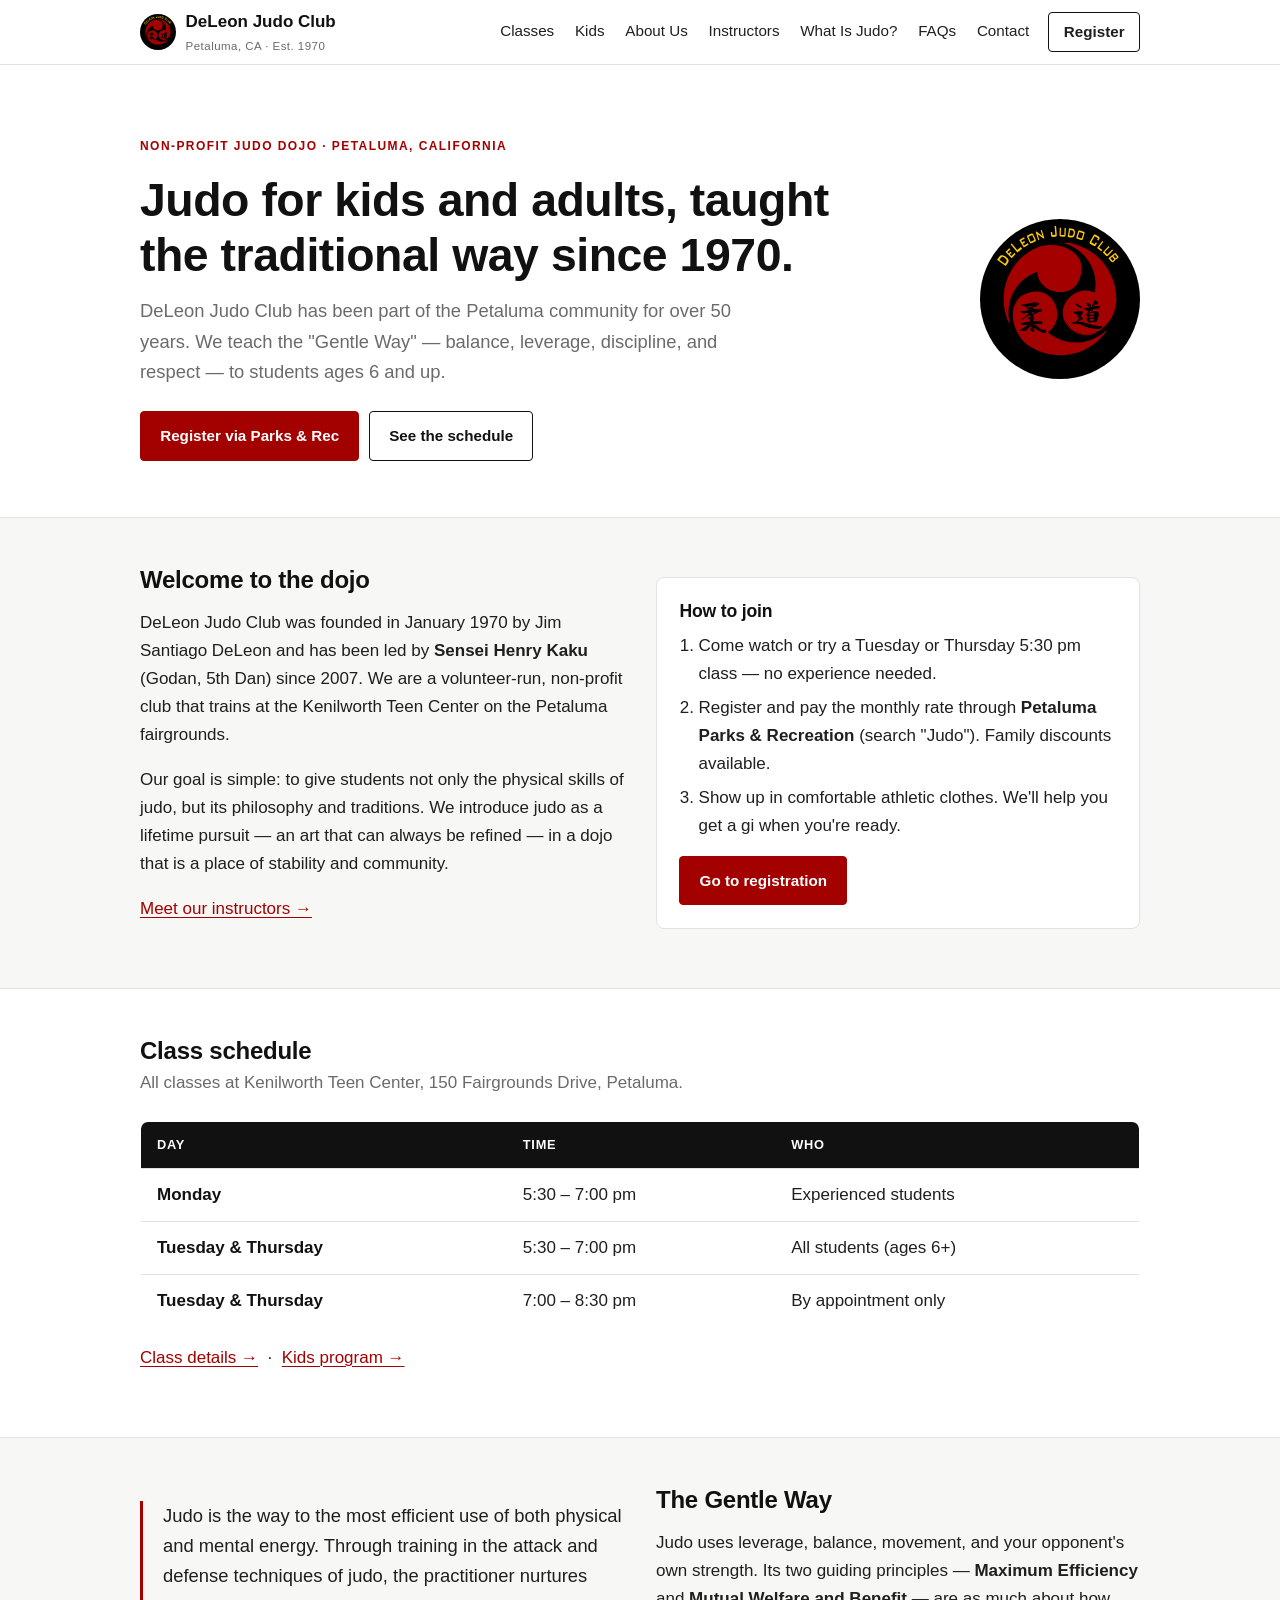
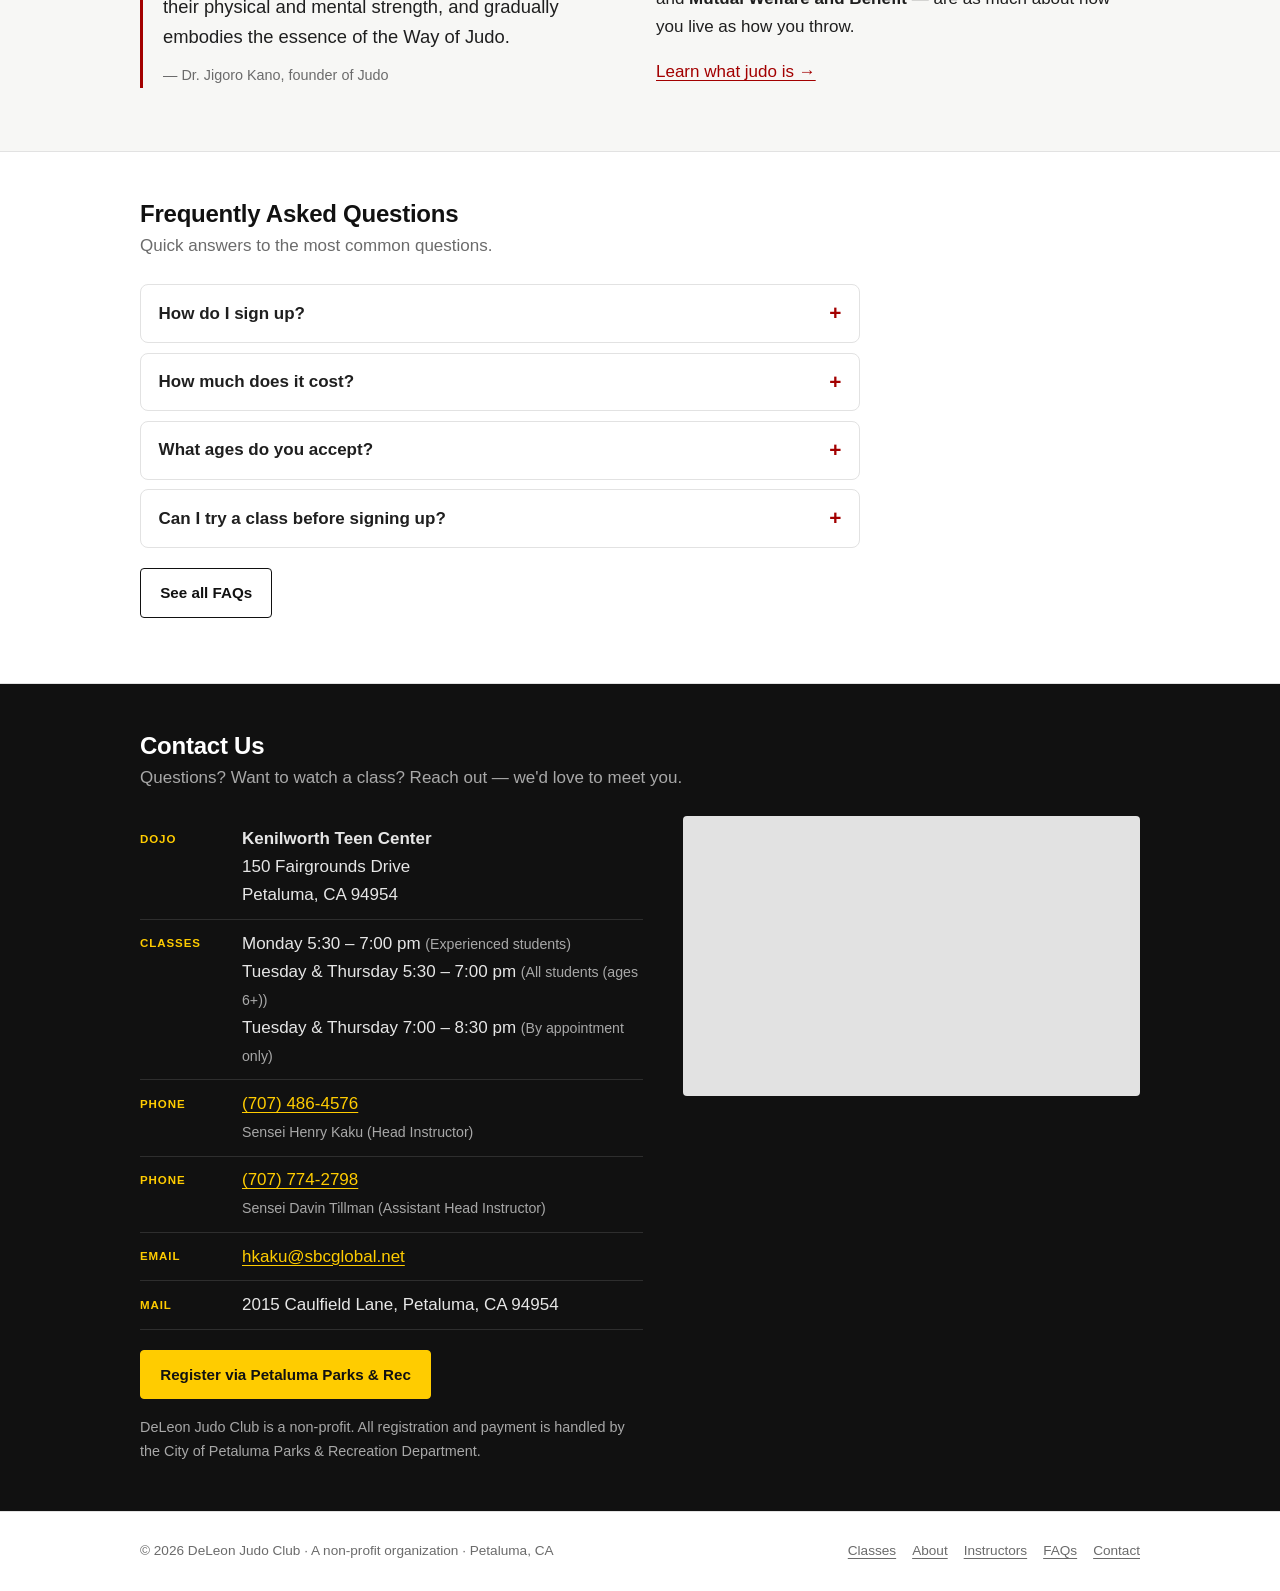
==== index.html @ 79c05dc4 "Add Instructors page; drop Home nav link (logo links home)" ====
<!DOCTYPE html>
<html lang="en">
<head>
  <meta charset="UTF-8">
  <meta name="viewport" content="width=device-width, initial-scale=1.0">
  <title>DeLeon Judo Club — Judo in Petaluma, CA since 1970</title>
  <meta name="description" content="DeLeon Judo Club is a non-profit judo dojo in Petaluma, California. Classes for kids and adults ages 6 and up. Register through Petaluma Parks & Recreation.">
  <link rel="icon" href="public/logo.svg" type="image/svg+xml">
  <link rel="stylesheet" href="css/styles.css">
</head>
<body>

<header class="site-header">
  <div class="wrap">
    <a class="brand" href="index.html">
      <img src="public/logo.svg" alt="DeLeon Judo Club logo">
      <span>DeLeon Judo Club<small>Petaluma, CA · Est. 1970</small></span>
    </a>
    <button class="nav-toggle" aria-expanded="false" aria-controls="site-nav">Menu</button>
    <nav class="site-nav" id="site-nav" aria-label="Main">
      <ul>
        <li><a href="classes.html">Classes</a></li>
        <li><a href="kids.html">Kids</a></li>
        <li><a href="about.html">About Us</a></li>
        <li><a href="instructors.html">Instructors</a></li>
        <li><a href="what-is-judo.html">What Is Judo?</a></li>
        <li><a href="faq.html">FAQs</a></li>
        <li><a href="contact.html">Contact</a></li>
        <li><a class="nav-cta" data-register href="https://secure.rec1.com/CA/petaluma-ca/catalog">Register</a></li>
      </ul>
    </nav>
  </div>
</header>

<main>
  <div class="hero">
    <div class="wrap">
      <div>
        <p class="eyebrow">Non-profit judo dojo · Petaluma, California</p>
        <h1>Judo for kids and adults, taught the traditional way since 1970.</h1>
        <p class="lead">DeLeon Judo Club has been part of the Petaluma community for over 50 years. We teach the "Gentle Way" — balance, leverage, discipline, and respect — to students ages 6 and up.</p>
        <div class="actions">
          <a class="btn" data-register href="https://secure.rec1.com/CA/petaluma-ca/catalog">Register via Parks &amp; Rec</a>
          <a class="btn btn-outline" href="classes.html">See the schedule</a>
        </div>
      </div>
      <img class="hero-logo" src="public/logo.svg" alt="">
    </div>
  </div>

  <section class="alt">
    <div class="wrap">
      <div class="grid grid-2" style="align-items:center">
        <div class="prose">
          <h2>Welcome to the dojo</h2>
          <p>DeLeon Judo Club was founded in January 1970 by Jim Santiago DeLeon and has been led by <strong>Sensei Henry Kaku</strong> (Godan, 5th Dan) since 2007. We are a volunteer-run, non-profit club that trains at the Kenilworth Teen Center on the Petaluma fairgrounds.</p>
          <p>Our goal is simple: to give students not only the physical skills of judo, but its philosophy and traditions. We introduce judo as a lifetime pursuit — an art that can always be refined — in a dojo that is a place of stability and community.</p>
          <p><a href="instructors.html">Meet our instructors →</a></p>
        </div>
        <div class="card">
          <h3>How to join</h3>
          <ol class="prose" style="padding-left:1.2rem;margin:0">
            <li>Come watch or try a Tuesday or Thursday 5:30 pm class — no experience needed.</li>
            <li>Register and pay the monthly rate through <strong>Petaluma Parks &amp; Recreation</strong> (search "Judo"). Family discounts available.</li>
            <li>Show up in comfortable athletic clothes. We'll help you get a gi when you're ready.</li>
          </ol>
          <p style="margin:1rem 0 0"><a class="btn" data-register href="https://secure.rec1.com/CA/petaluma-ca/catalog">Go to registration</a></p>
        </div>
      </div>
    </div>
  </section>

  <section>
    <div class="wrap">
      <div class="section-title">
        <h2>Class schedule</h2>
        <p>All classes at Kenilworth Teen Center, 150 Fairgrounds Drive, Petaluma.</p>
      </div>
      <div class="table-wrap">
        <table class="schedule">
          <thead><tr><th>Day</th><th>Time</th><th>Who</th></tr></thead>
          <tbody data-schedule></tbody>
        </table>
      </div>
      <p style="margin-top:1rem"><a href="classes.html">Class details →</a> &nbsp;·&nbsp; <a href="kids.html">Kids program →</a></p>
    </div>
  </section>

  <section class="alt">
    <div class="wrap">
      <div class="grid grid-2" style="align-items:center">
        <blockquote class="quote">
          Judo is the way to the most efficient use of both physical and mental energy. Through training in the attack and defense techniques of judo, the practitioner nurtures their physical and mental strength, and gradually embodies the essence of the Way of Judo.
          <cite>— Dr. Jigoro Kano, founder of Judo</cite>
        </blockquote>
        <div class="prose">
          <h2>The Gentle Way</h2>
          <p>Judo uses leverage, balance, movement, and your opponent's own strength. Its two guiding principles — <strong>Maximum Efficiency</strong> and <strong>Mutual Welfare and Benefit</strong> — are as much about how you live as how you throw.</p>
          <p><a href="what-is-judo.html">Learn what judo is →</a></p>
        </div>
      </div>
    </div>
  </section>

  <section id="faq" data-limit="4"></section>
  <section id="contact" class="dark"></section>
</main>

<footer class="site-footer">
  <div class="wrap">
    <div>© <span data-year>2026</span> DeLeon Judo Club · A non-profit organization · Petaluma, CA</div>
    <ul>
      <li><a href="classes.html">Classes</a></li>
      <li><a href="about.html">About</a></li>
      <li><a href="instructors.html">Instructors</a></li>
      <li><a href="faq.html">FAQs</a></li>
      <li><a href="contact.html">Contact</a></li>
    </ul>
  </div>
</footer>

<script src="js/main.js"></script>
</body>
</html>
---- css/styles.css ----
/* DeLeon Judo Club — styles (minimal) */
:root {
  --red: #a30000;
  --black: #111111;
  --ink: #1f1f1f;
  --muted: #6b6b6b;
  --line: #e2e2e2;
  --bg: #ffffff;
  --bg-soft: #f7f7f5;
  --gold: #ffcc00;
  --max: 1040px;
  --font: -apple-system, "Helvetica Neue", Helvetica, Arial, sans-serif;
}

* { box-sizing: border-box; }
html { scroll-behavior: smooth; }
body {
  margin: 0;
  font-family: var(--font);
  font-size: 17px;
  line-height: 1.65;
  color: var(--ink);
  background: var(--bg);
}
img { max-width: 100%; display: block; }
a { color: var(--red); text-decoration-thickness: 1px; text-underline-offset: 3px; }
a:hover { color: var(--black); }
h1, h2, h3, h4 { line-height: 1.2; margin: 0 0 0.6em; color: var(--black); font-weight: 700; letter-spacing: -0.01em; }
h1 { font-size: 2.2rem; }
h2 { font-size: 1.5rem; }
h3 { font-size: 1.1rem; }
p { margin: 0 0 1em; }
small { color: var(--muted); }
.wrap { max-width: var(--max); margin: 0 auto; padding: 0 1.25rem; }
.muted { color: var(--muted); }
.sr-only { position: absolute; width: 1px; height: 1px; overflow: hidden; clip: rect(0 0 0 0); white-space: nowrap; }

/* Buttons */
.btn {
  display: inline-block;
  padding: 0.7rem 1.2rem;
  border-radius: 4px;
  font-weight: 600;
  font-size: 0.95rem;
  text-decoration: none;
  border: 1px solid var(--red);
  background: var(--red);
  color: #fff;
  transition: background 0.15s, color 0.15s;
}
.btn:hover { background: #7a0000; border-color: #7a0000; color: #fff; }
.btn.btn-outline { background: transparent; color: var(--black); border-color: var(--black); }
.btn.btn-outline:hover { background: var(--black); color: #fff; }
.btn.btn-gold { background: var(--gold); border-color: var(--gold); color: var(--black); }
.btn.btn-gold:hover { background: #e6b800; border-color: #e6b800; color: var(--black); }

/* Header / nav */
.site-header { background: var(--bg); border-bottom: 1px solid var(--line); position: sticky; top: 0; z-index: 50; }
.site-header .wrap { display: flex; align-items: center; justify-content: space-between; gap: 1rem; min-height: 64px; }
.brand { display: flex; align-items: center; gap: 0.6rem; color: var(--black); text-decoration: none; font-weight: 700; }
.brand img { width: 36px; height: 36px; }
.brand span small { display: block; font-weight: 400; font-size: 0.72rem; color: var(--muted); letter-spacing: 0.04em; }
.nav-toggle { display: none; background: none; border: 1px solid var(--line); color: var(--black); padding: 0.35rem 0.7rem; border-radius: 4px; font-size: 0.9rem; cursor: pointer; }
.site-nav ul { list-style: none; margin: 0; padding: 0; display: flex; gap: 0.1rem; align-items: center; }
.site-nav a { display: block; padding: 0.4rem 0.6rem; color: var(--ink); text-decoration: none; font-size: 0.95rem; border-bottom: 2px solid transparent; }
.site-nav a:hover { color: var(--black); }
.site-nav a[aria-current="page"] { border-bottom-color: var(--red); color: var(--black); font-weight: 600; }
.site-nav a.nav-cta { margin-left: 0.5rem; border: 1px solid var(--black); border-radius: 4px; padding: 0.4rem 0.9rem; font-weight: 600; }
.site-nav a.nav-cta:hover { background: var(--black); color: #fff; }

@media (max-width: 860px) {
  .nav-toggle { display: inline-block; }
  .site-nav { display: none; width: 100%; }
  .site-nav.open { display: block; }
  .site-header .wrap { flex-wrap: wrap; padding-bottom: 0.5rem; }
  .site-nav ul { flex-direction: column; align-items: stretch; padding-bottom: 0.5rem; }
  .site-nav a[aria-current="page"] { border-bottom-color: transparent; }
  .site-nav a.nav-cta { margin: 0.5rem 0 0; text-align: center; }
}

/* Hero */
.hero { padding: 4.5rem 0 3.5rem; border-bottom: 1px solid var(--line); }
.hero .wrap { display: grid; grid-template-columns: 1fr auto; gap: 2.5rem; align-items: center; }
.hero h1 { font-size: clamp(2rem, 4.5vw, 2.9rem); max-width: 720px; margin-bottom: 0.75rem; }
.hero .lead { font-size: 1.15rem; max-width: 600px; color: var(--muted); }
.hero .eyebrow { color: var(--red); text-transform: uppercase; letter-spacing: 0.12em; font-size: 0.75rem; font-weight: 600; margin-bottom: 1rem; }
.hero .actions { display: flex; gap: 0.6rem; flex-wrap: wrap; margin-top: 1.5rem; }
.hero img.hero-logo { width: 160px; height: 160px; }
@media (max-width: 700px) { .hero .wrap { grid-template-columns: 1fr; } .hero img.hero-logo { width: 100px; height: 100px; order: -1; } }

/* Page header (interior pages) */
.page-head { padding: 3rem 0 2rem; border-bottom: 1px solid var(--line); }
.page-head h1 { margin: 0; }
.page-head p { margin: 0.5rem 0 0; color: var(--muted); max-width: 640px; }

/* Sections */
section { padding: 3rem 0; border-bottom: 1px solid var(--line); }
section:last-child { border-bottom: 0; }
section.alt { background: var(--bg-soft); }
section.dark { background: var(--black); color: #e6e6e6; }
section.dark h2, section.dark h3 { color: #fff; }
section.dark a { color: var(--gold); }
section.dark .muted, section.dark .section-title p { color: #a8a8a8; }
section.dark .contact-list li { border-color: rgba(255,255,255,0.12); }
section.dark .contact-list li span:first-child { color: var(--gold); }
.section-title { margin-bottom: 1.5rem; }
.section-title h2 { margin-bottom: 0.2rem; }
.section-title p { color: var(--muted); margin: 0; }
.prose { max-width: 680px; }
.prose ul, .prose ol { padding-left: 1.2rem; }
.prose li { margin-bottom: 0.35rem; }

.grid { display: grid; gap: 2rem; }
.grid-2 { grid-template-columns: repeat(2, 1fr); }
.grid-3 { grid-template-columns: repeat(3, 1fr); }
@media (max-width: 860px) { .grid-3 { grid-template-columns: repeat(2, 1fr); } }
@media (max-width: 600px) { .grid-2, .grid-3 { grid-template-columns: 1fr; } }

.card { background: var(--bg); border: 1px solid var(--line); border-radius: 8px; padding: 1.4rem; }
.card h3 { margin-top: 0; }
.card .rank { color: var(--red); font-weight: 600; font-size: 0.8rem; text-transform: uppercase; letter-spacing: 0.06em; margin-bottom: 0.5rem; }
.card p:last-child { margin-bottom: 0; }


/* Callouts */
.callout { border-left: 3px solid var(--red); padding: 0.25rem 0 0.25rem 1rem; margin: 1.5rem 0; color: var(--ink); }
.callout p:last-child { margin-bottom: 0; }

/* Schedule table */
.schedule { width: 100%; border-collapse: collapse; }
.schedule th, .schedule td { padding: 0.75rem 0.5rem; text-align: left; border-bottom: 1px solid var(--line); vertical-align: top; }
.schedule { border: 1px solid var(--line); border-radius: 8px; overflow: hidden; }
.schedule th { background: var(--black); color: #fff; font-size: 0.8rem; text-transform: uppercase; letter-spacing: 0.06em; font-weight: 600; }
.schedule th, .schedule td { padding-left: 1rem; padding-right: 1rem; }
.schedule tr:last-child td { border-bottom: 0; }
.schedule td strong { color: var(--black); }
.table-wrap { overflow-x: auto; }

/* Quote */
blockquote.quote { margin: 0; padding: 0 0 0 1.25rem; border-left: 3px solid var(--red); font-size: 1.15rem; color: var(--ink); }
blockquote.quote cite { display: block; margin-top: 0.75rem; font-style: normal; font-size: 0.9rem; color: var(--muted); }

/* Steps */
.steps { list-style: none; padding: 0; margin: 0; counter-reset: step; display: grid; gap: 1.25rem; max-width: 680px; }
.steps li { counter-increment: step; display: grid; grid-template-columns: 36px 1fr; gap: 0.75rem; align-items: start; }
.steps li::before { content: counter(step); display: grid; place-items: center; width: 30px; height: 30px; border-radius: 50%; background: var(--red); color: #fff; font-weight: 700; font-size: 0.9rem; }
.steps h3 { margin: 0.1rem 0 0.2rem; }
.steps p { margin: 0; }

/* FAQ accordion */
.faq-list { max-width: 720px; }
.faq-item { border: 1px solid var(--line); border-radius: 8px; margin-bottom: 0.6rem; background: var(--bg); }
.faq-item summary { cursor: pointer; padding: 0.9rem 1.1rem; font-weight: 600; list-style: none; display: flex; justify-content: space-between; align-items: center; gap: 1rem; }
.faq-item summary::-webkit-details-marker { display: none; }
.faq-item summary::after { content: "+"; color: var(--red); font-size: 1.3rem; line-height: 1; flex-shrink: 0; }
.faq-item[open] summary::after { content: "\2013"; }
.faq-item .faq-body { padding: 0 1.1rem 1rem; color: var(--ink); }
.faq-body p:last-child { margin-bottom: 0; }

/* Contact block */
.contact-grid { display: grid; grid-template-columns: 1.1fr 1fr; gap: 2.5rem; }
@media (max-width: 760px) { .contact-grid { grid-template-columns: 1fr; } }
.contact-list { list-style: none; padding: 0; margin: 0 0 1.25rem; }
.contact-list li { padding: 0.6rem 0; border-bottom: 1px solid var(--line); display: grid; grid-template-columns: 90px 1fr; gap: 0.75rem; }
.contact-list li span:first-child { color: var(--muted); font-weight: 600; text-transform: uppercase; font-size: 0.72rem; letter-spacing: 0.08em; padding-top: 0.3rem; }
.map-embed { border: 0; width: 100%; height: 280px; border-radius: 4px; background: var(--line); }

/* Footer */
.site-footer { padding: 1.75rem 0; font-size: 0.85rem; color: var(--muted); border-top: 1px solid var(--line); }
.site-footer .wrap { display: flex; justify-content: space-between; flex-wrap: wrap; gap: 1rem; }
.site-footer a { color: var(--muted); }
.site-footer ul { list-style: none; padding: 0; margin: 0; display: flex; gap: 1rem; flex-wrap: wrap; }

/* Stats strip (kept for compatibility; unused on home now) */
.stats { display: grid; grid-template-columns: repeat(3, 1fr); gap: 2rem; }
.stats strong { display: block; font-size: 1.6rem; color: var(--black); line-height: 1; margin-bottom: 0.25rem; }
.stats span { color: var(--muted); font-size: 0.9rem; }
@media (max-width: 600px) { .stats { grid-template-columns: 1fr; } }

section.dark small { color: #a8a8a8; }
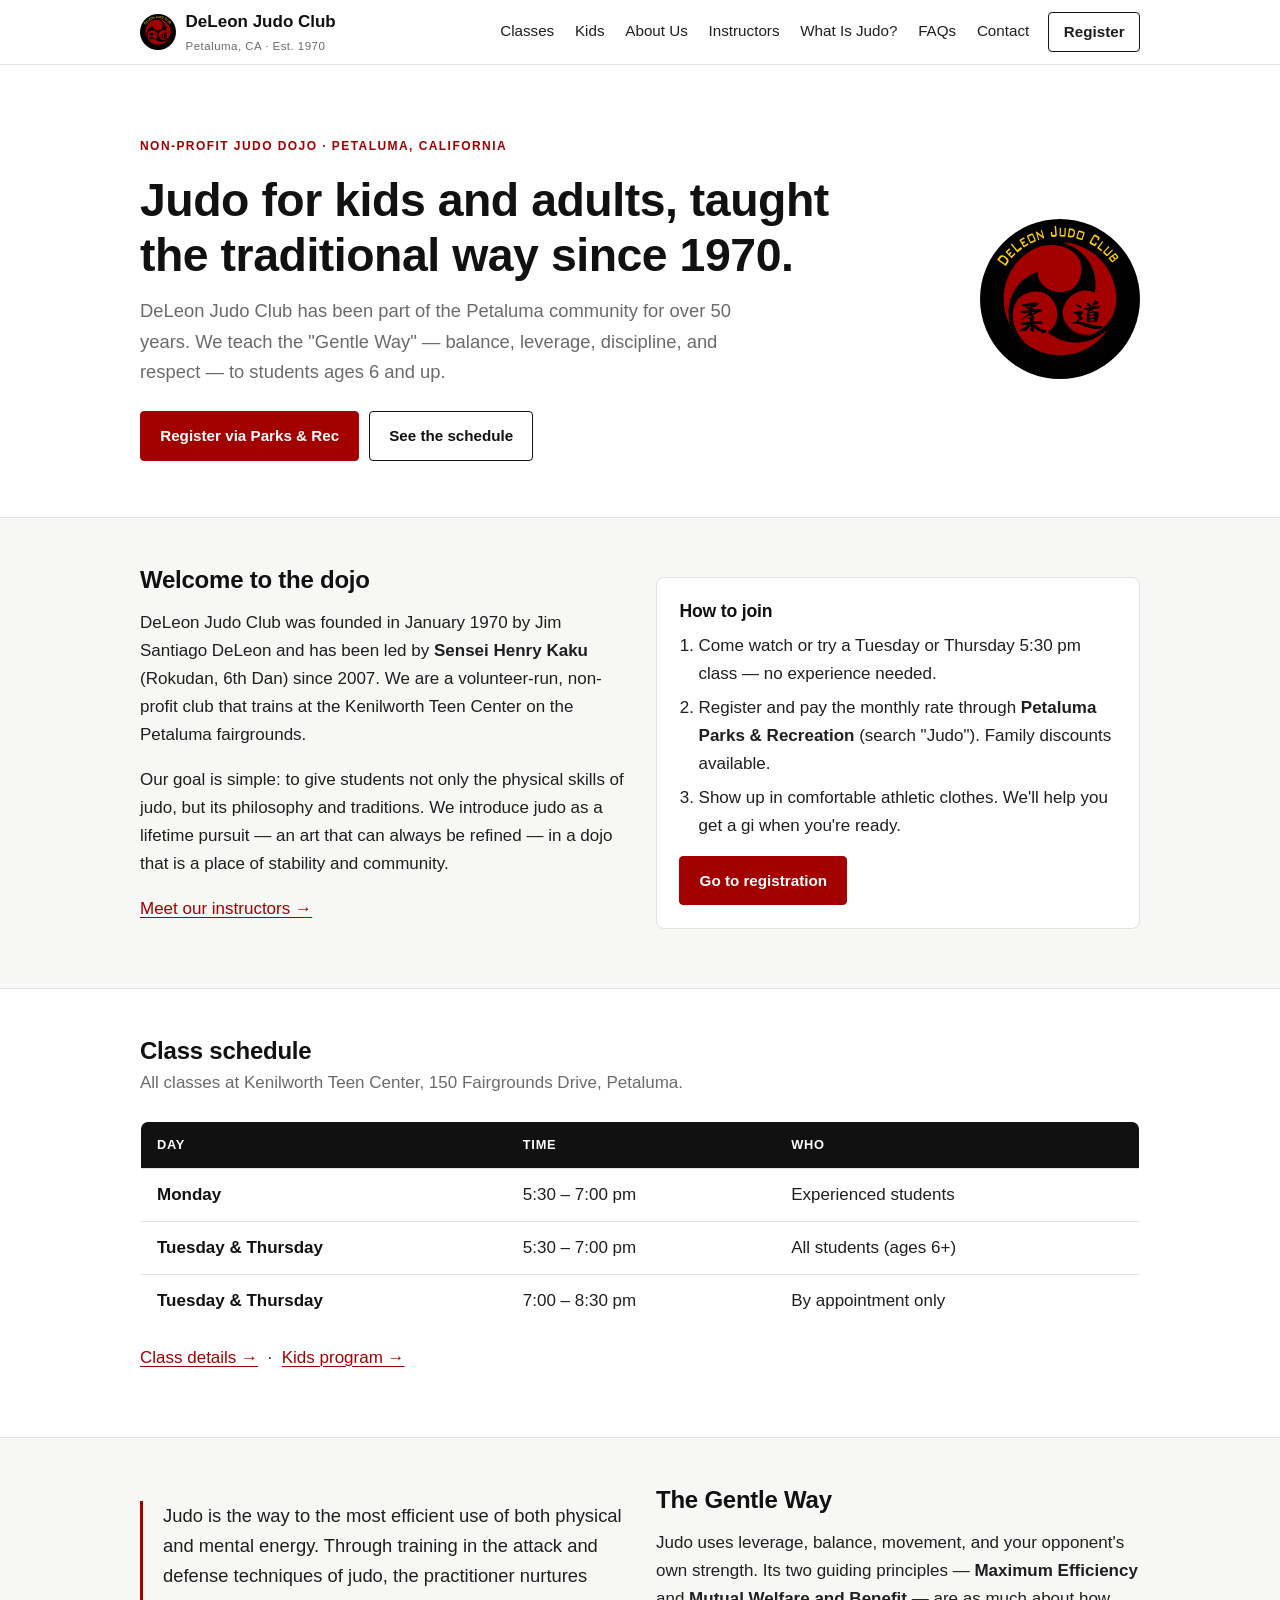
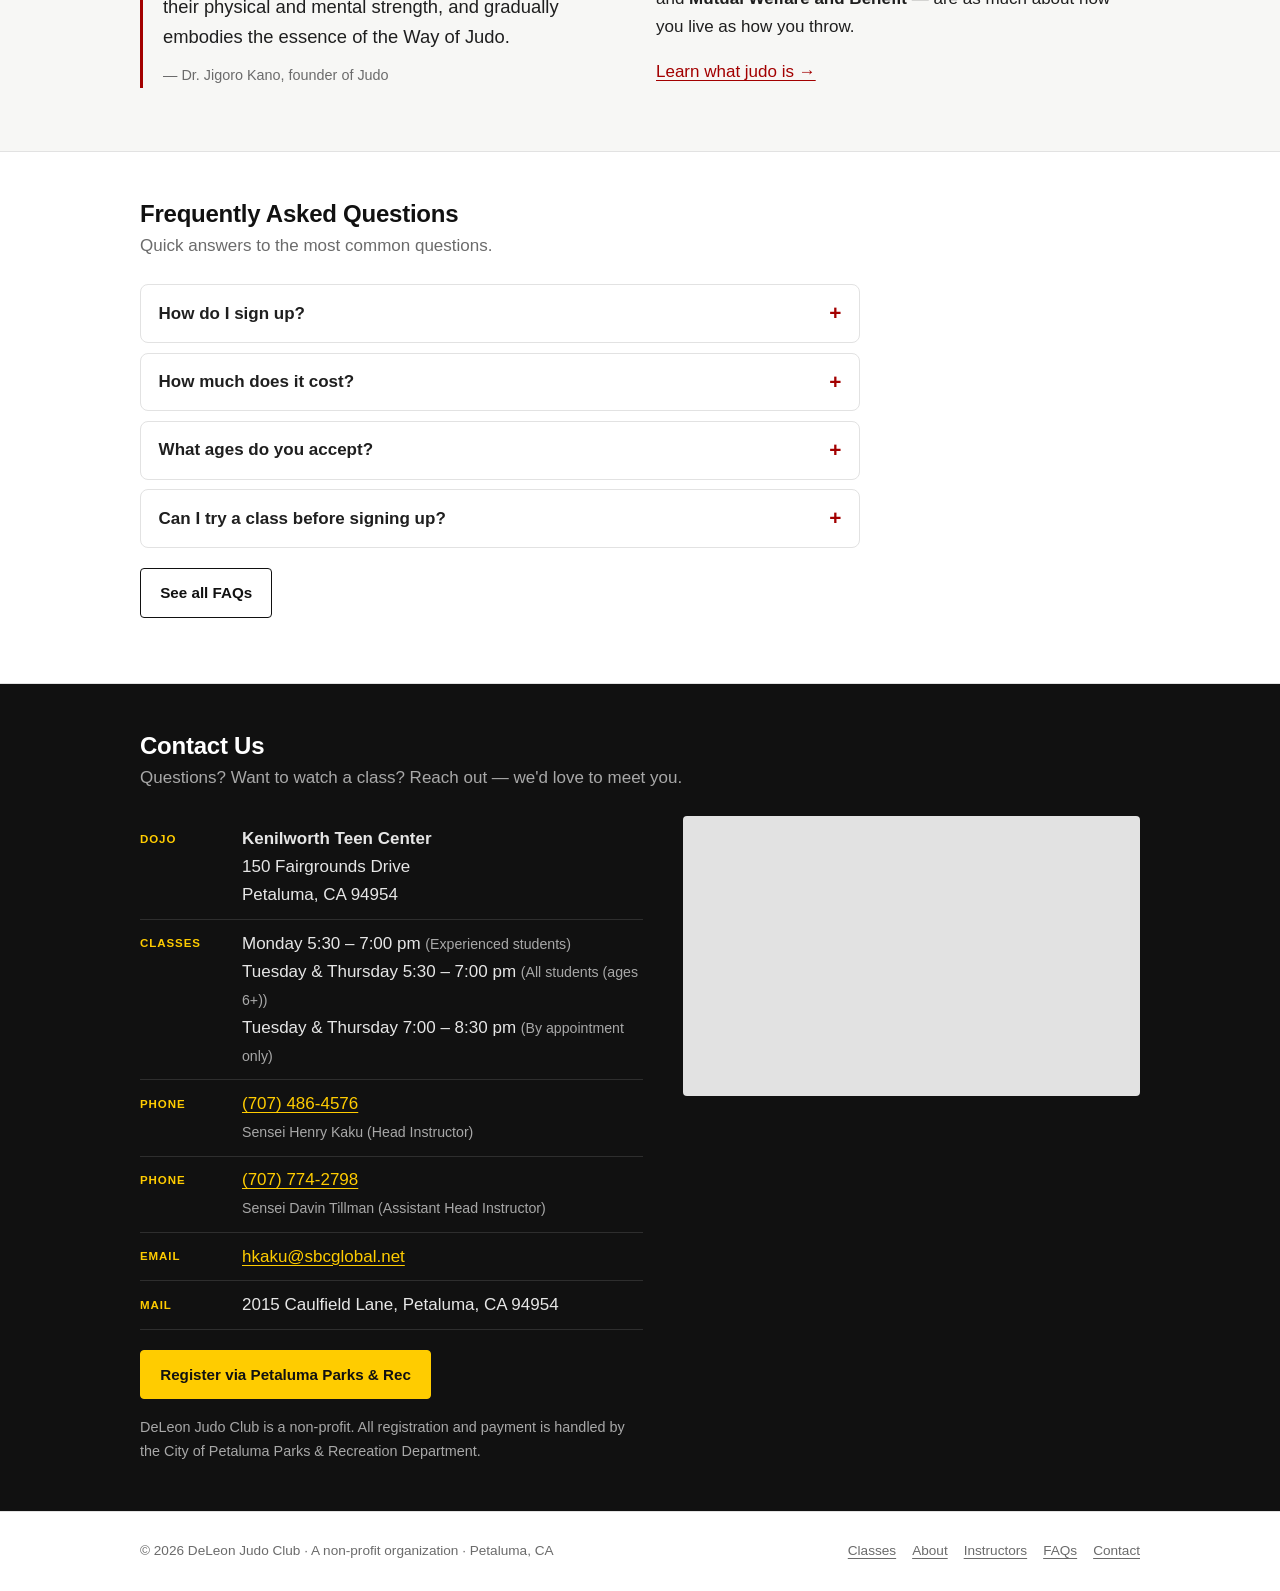
==== commit e5e54d8a: "Instructors: stacked layout, current roster (Kaku Rokudan, Tillman Yondan, senpai Shodans), belt col" ====
--- a/index.html
+++ b/index.html
@@ -53,7 +53,7 @@
       <div class="grid grid-2" style="align-items:center">
         <div class="prose">
           <h2>Welcome to the dojo</h2>
-          <p>DeLeon Judo Club was founded in January 1970 by Jim Santiago DeLeon and has been led by <strong>Sensei Henry Kaku</strong> (Godan, 5th Dan) since 2007. We are a volunteer-run, non-profit club that trains at the Kenilworth Teen Center on the Petaluma fairgrounds.</p>
+          <p>DeLeon Judo Club was founded in January 1970 by Jim Santiago DeLeon and has been led by <strong>Sensei Henry Kaku</strong> (Rokudan, 6th Dan) since 2007. We are a volunteer-run, non-profit club that trains at the Kenilworth Teen Center on the Petaluma fairgrounds.</p>
           <p>Our goal is simple: to give students not only the physical skills of judo, but its philosophy and traditions. We introduce judo as a lifetime pursuit — an art that can always be refined — in a dojo that is a place of stability and community.</p>
           <p><a href="instructors.html">Meet our instructors →</a></p>
         </div>
--- a/css/styles.css
+++ b/css/styles.css
@@ -178,3 +178,24 @@
 @media (max-width: 600px) { .stats { grid-template-columns: 1fr; } }
 
 section.dark small { color: #a8a8a8; }
+
+/* Instructors */
+.instructors { display: grid; gap: 1.25rem; max-width: 820px; }
+.instructor { display: grid; grid-template-columns: 14px 1fr; gap: 1.25rem; align-items: stretch; border: 1px solid var(--line); border-radius: 8px; padding: 1.4rem 1.5rem; background: var(--bg); }
+.instructor h2 { font-size: 1.4rem; margin-bottom: 0.2rem; }
+.instructor h3 { margin-bottom: 0.1rem; }
+.instructor .rank { color: var(--red); font-weight: 600; font-size: 0.8rem; text-transform: uppercase; letter-spacing: 0.06em; margin-bottom: 0.6rem; }
+.instructor p:last-child { margin-bottom: 0; }
+.instructor-belt { border-radius: 3px; background: var(--black); }
+/* Head instructor: white & red (the red-and-white belt of Rokudan) */
+.instructor-head { border-color: var(--red); background: var(--bg); }
+.instructor-head .instructor-belt { background: repeating-linear-gradient(180deg, var(--red) 0 22px, #fff 22px 44px); border: 1px solid var(--red); }
+/* Assistant head: black & red */
+.instructor-assistant { background: var(--black); border-color: var(--black); color: #e6e6e6; }
+.instructor-assistant h2 { color: #fff; }
+.instructor-assistant .rank { color: #ff5a5a; }
+.instructor-assistant .instructor-belt { background: repeating-linear-gradient(180deg, var(--red) 0 22px, #333 22px 44px); }
+/* Senpai: plain black belt */
+.instructors-senpai { gap: 0.75rem; }
+.instructors-senpai .instructor { padding: 1rem 1.25rem; }
+.instructors-senpai .rank { margin-bottom: 0; }
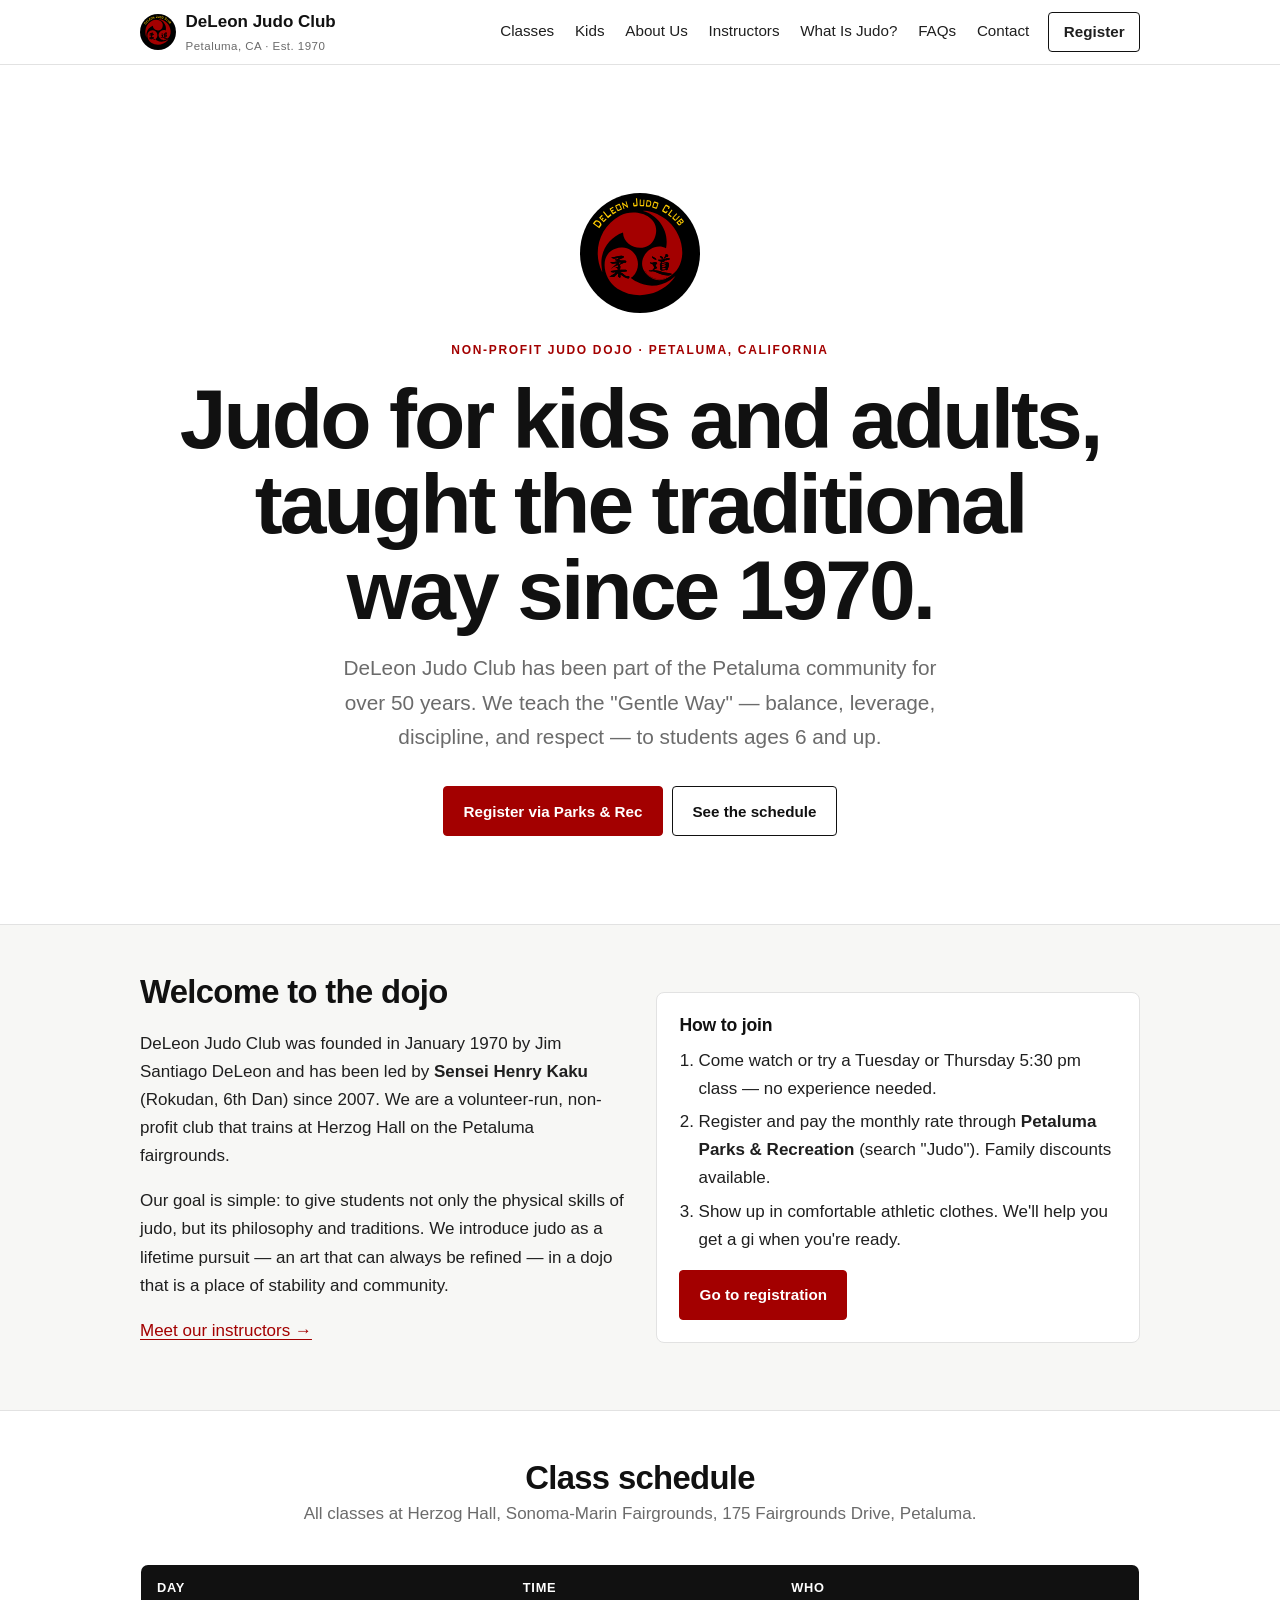
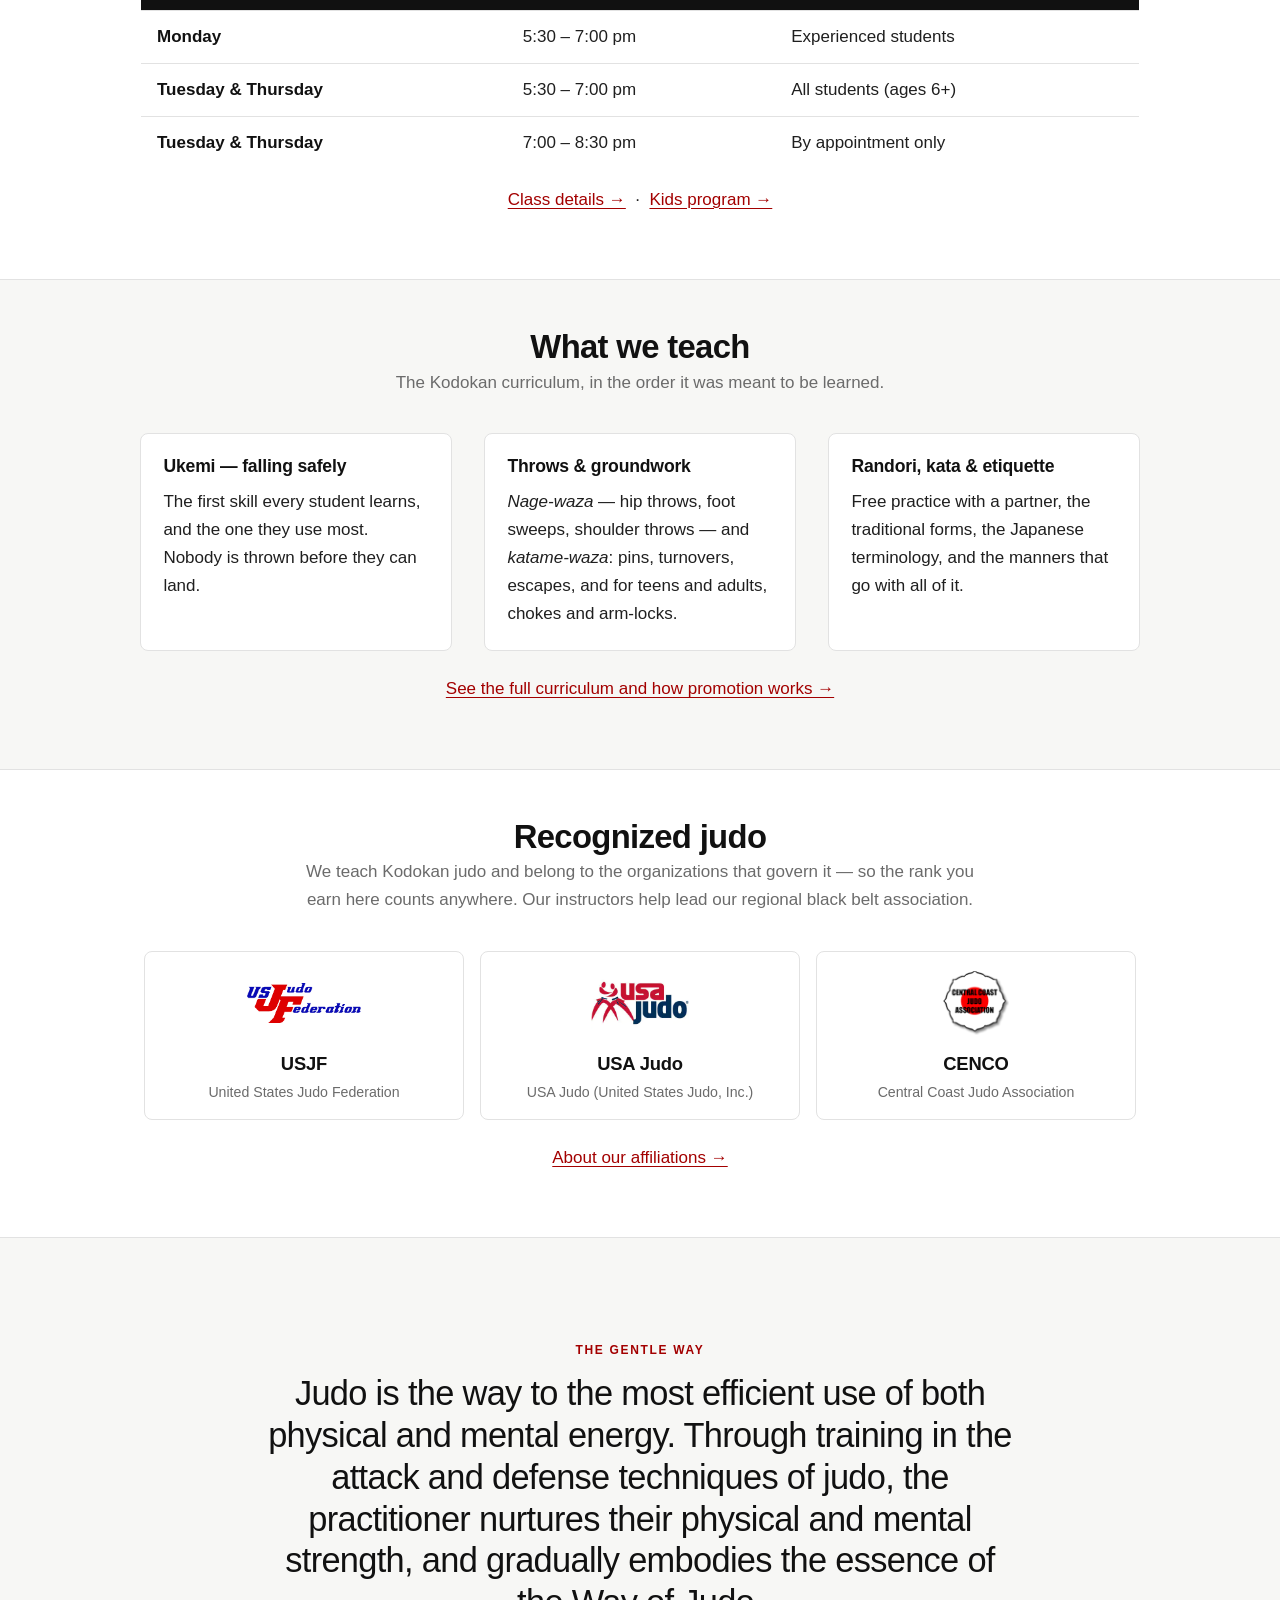
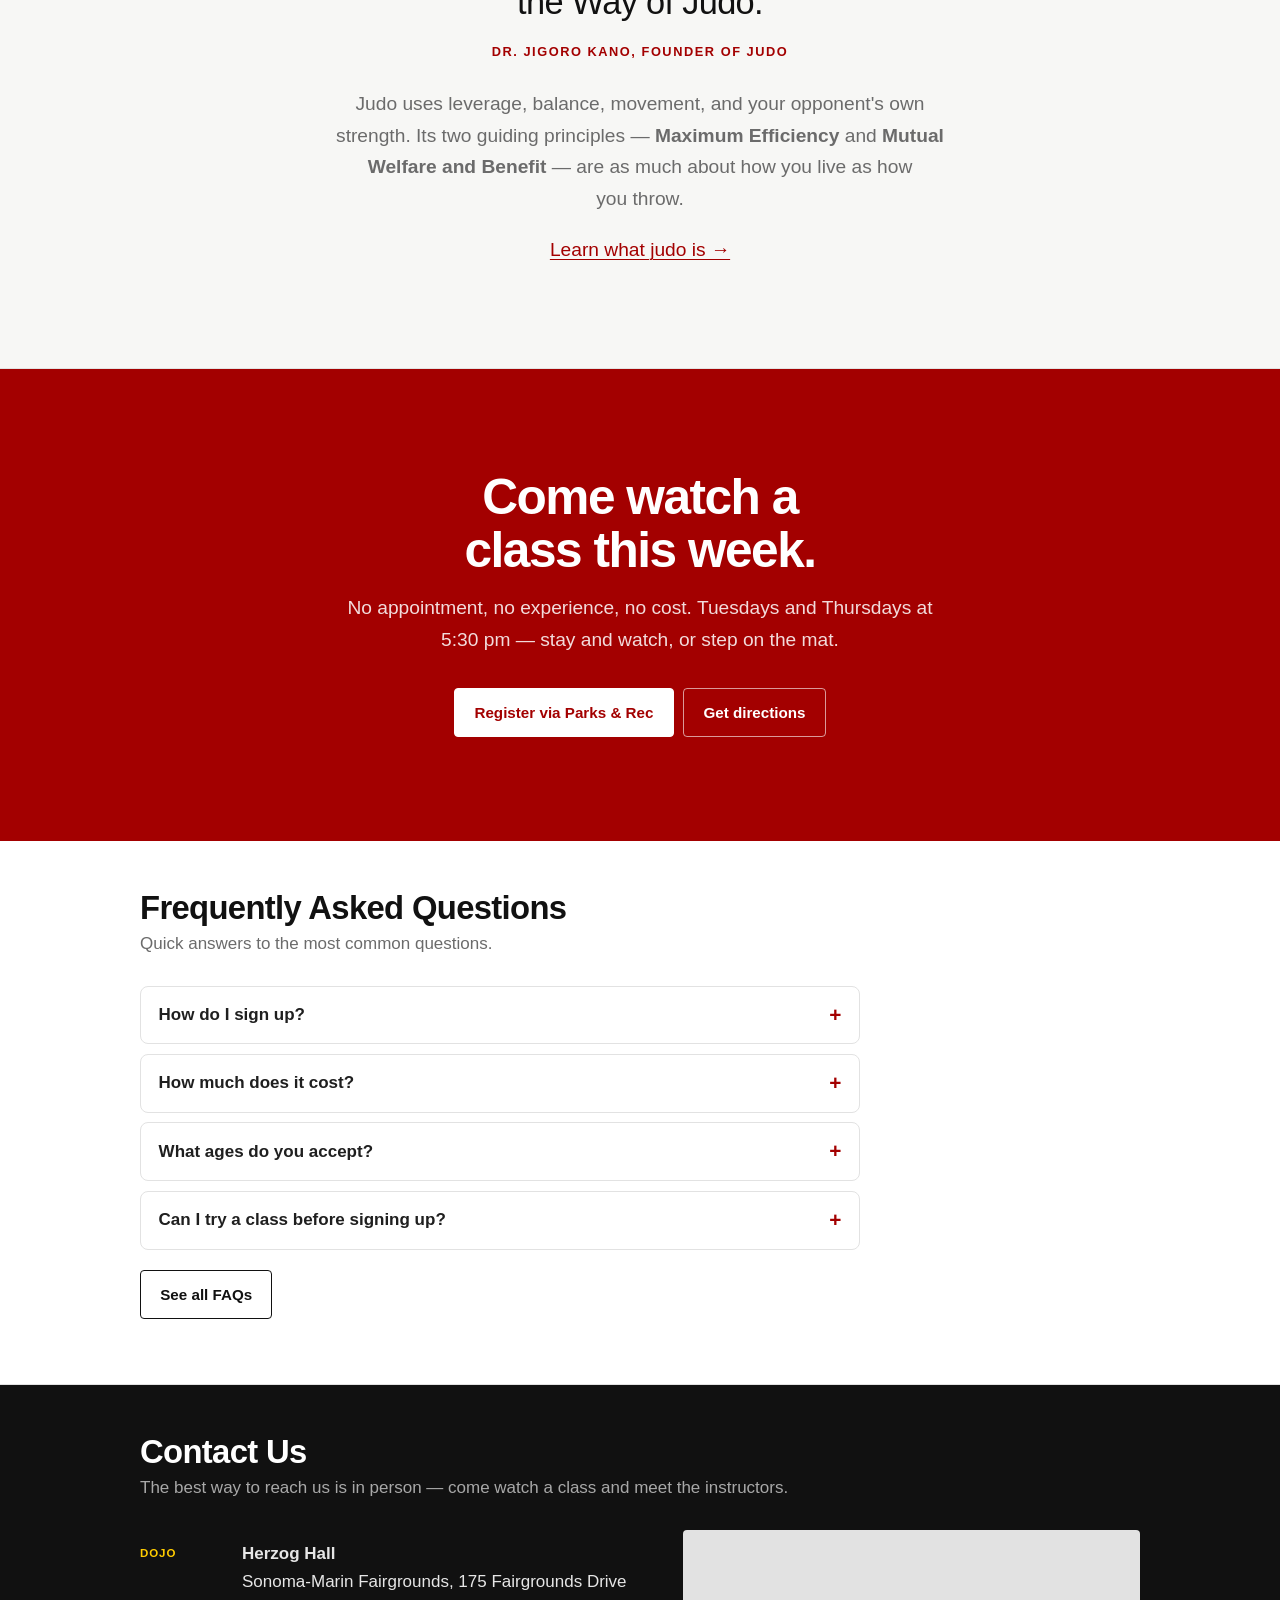
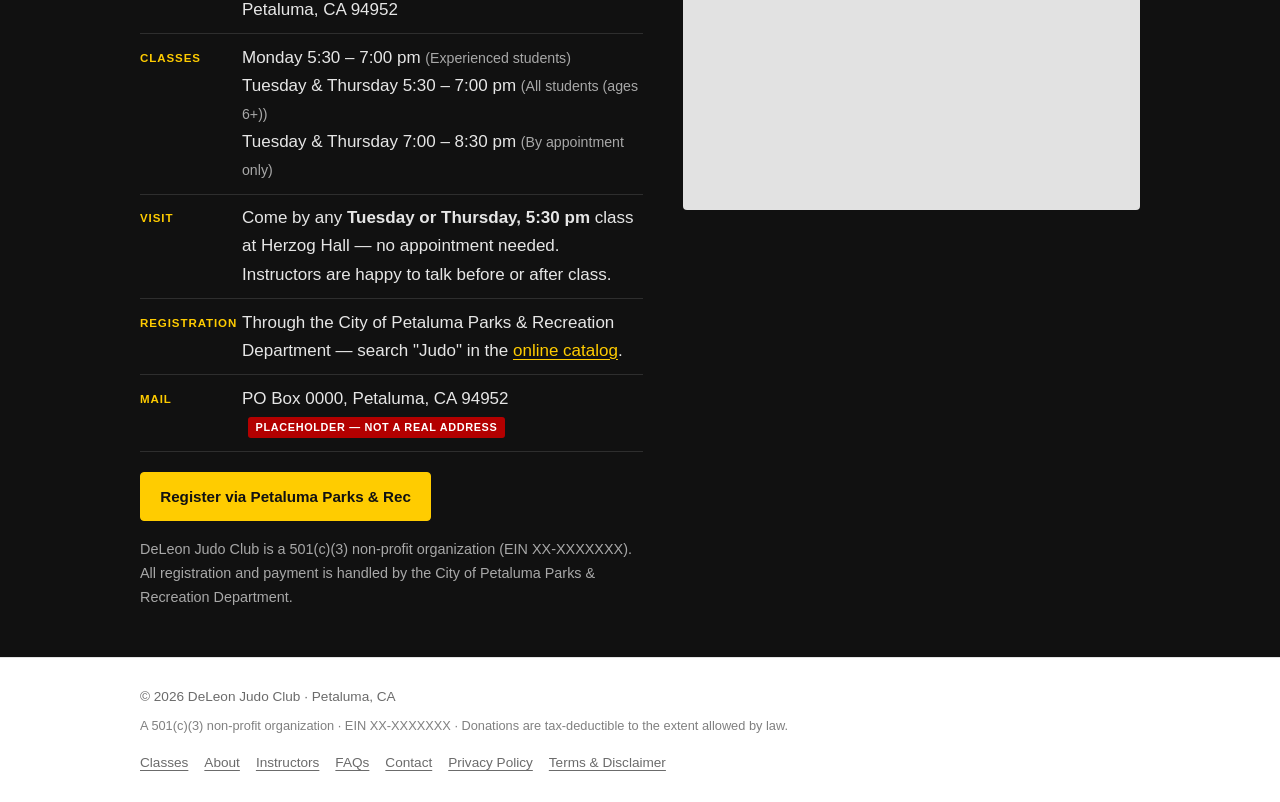
==== commit 6edf2887: "Add legal pages, 501(c)(3) disclosures, affiliate logos; correct venue name - Add Privacy Policy and" ====
--- a/index.html
+++ b/index.html
@@ -35,16 +35,14 @@
 <main>
   <div class="hero">
     <div class="wrap">
-      <div>
-        <p class="eyebrow">Non-profit judo dojo · Petaluma, California</p>
-        <h1>Judo for kids and adults, taught the traditional way since 1970.</h1>
-        <p class="lead">DeLeon Judo Club has been part of the Petaluma community for over 50 years. We teach the "Gentle Way" — balance, leverage, discipline, and respect — to students ages 6 and up.</p>
-        <div class="actions">
-          <a class="btn" data-register href="https://secure.rec1.com/CA/petaluma-ca/catalog">Register via Parks &amp; Rec</a>
-          <a class="btn btn-outline" href="classes.html">See the schedule</a>
-        </div>
+      <img class="hero-logo" src="public/logo.svg" alt="">
+      <p class="eyebrow">Non-profit judo dojo · Petaluma, California</p>
+      <h1>Judo for kids and adults, taught the traditional way since 1970.</h1>
+      <p class="lead">DeLeon Judo Club has been part of the Petaluma community for over 50 years. We teach the "Gentle Way" — balance, leverage, discipline, and respect — to students ages 6 and up.</p>
+      <div class="actions">
+        <a class="btn" data-register href="https://secure.rec1.com/CA/petaluma-ca/catalog">Register via Parks &amp; Rec</a>
+        <a class="btn btn-outline" href="classes.html">See the schedule</a>
       </div>
-      <img class="hero-logo" src="public/logo.svg" alt="">
     </div>
   </div>
 
@@ -53,7 +51,7 @@
       <div class="grid grid-2" style="align-items:center">
         <div class="prose">
           <h2>Welcome to the dojo</h2>
-          <p>DeLeon Judo Club was founded in January 1970 by Jim Santiago DeLeon and has been led by <strong>Sensei Henry Kaku</strong> (Rokudan, 6th Dan) since 2007. We are a volunteer-run, non-profit club that trains at the Kenilworth Teen Center on the Petaluma fairgrounds.</p>
+          <p>DeLeon Judo Club was founded in January 1970 by Jim Santiago DeLeon and has been led by <strong>Sensei Henry Kaku</strong> (Rokudan, 6th Dan) since 2007. We are a volunteer-run, non-profit club that trains at Herzog Hall on the Petaluma fairgrounds.</p>
           <p>Our goal is simple: to give students not only the physical skills of judo, but its philosophy and traditions. We introduce judo as a lifetime pursuit — an art that can always be refined — in a dojo that is a place of stability and community.</p>
           <p><a href="instructors.html">Meet our instructors →</a></p>
         </div>
@@ -72,9 +70,9 @@
 
   <section>
     <div class="wrap">
-      <div class="section-title">
+      <div class="section-title center">
         <h2>Class schedule</h2>
-        <p>All classes at Kenilworth Teen Center, 150 Fairgrounds Drive, Petaluma.</p>
+        <p>All classes at Herzog Hall, Sonoma-Marin Fairgrounds, 175 Fairgrounds Drive, Petaluma.</p>
       </div>
       <div class="table-wrap">
         <table class="schedule">
@@ -82,22 +80,64 @@
           <tbody data-schedule></tbody>
         </table>
       </div>
-      <p style="margin-top:1rem"><a href="classes.html">Class details →</a> &nbsp;·&nbsp; <a href="kids.html">Kids program →</a></p>
+      <p style="margin-top:1rem;text-align:center"><a href="classes.html">Class details →</a> &nbsp;·&nbsp; <a href="kids.html">Kids program →</a></p>
     </div>
   </section>
 
   <section class="alt">
     <div class="wrap">
-      <div class="grid grid-2" style="align-items:center">
-        <blockquote class="quote">
-          Judo is the way to the most efficient use of both physical and mental energy. Through training in the attack and defense techniques of judo, the practitioner nurtures their physical and mental strength, and gradually embodies the essence of the Way of Judo.
-          <cite>— Dr. Jigoro Kano, founder of Judo</cite>
-        </blockquote>
-        <div class="prose">
-          <h2>The Gentle Way</h2>
-          <p>Judo uses leverage, balance, movement, and your opponent's own strength. Its two guiding principles — <strong>Maximum Efficiency</strong> and <strong>Mutual Welfare and Benefit</strong> — are as much about how you live as how you throw.</p>
-          <p><a href="what-is-judo.html">Learn what judo is →</a></p>
+      <div class="section-title center">
+        <h2>What we teach</h2>
+        <p>The Kodokan curriculum, in the order it was meant to be learned.</p>
+      </div>
+      <div class="grid grid-3">
+        <div class="card">
+          <h3>Ukemi — falling safely</h3>
+          <p>The first skill every student learns, and the one they use most. Nobody is thrown before they can land.</p>
         </div>
+        <div class="card">
+          <h3>Throws &amp; groundwork</h3>
+          <p><em>Nage-waza</em> — hip throws, foot sweeps, shoulder throws — and <em>katame-waza</em>: pins, turnovers, escapes, and for teens and adults, chokes and arm-locks.</p>
+        </div>
+        <div class="card">
+          <h3>Randori, kata &amp; etiquette</h3>
+          <p>Free practice with a partner, the traditional forms, the Japanese terminology, and the manners that go with all of it.</p>
+        </div>
+      </div>
+      <p style="margin-top:1.5rem;text-align:center"><a href="classes.html#curriculum">See the full curriculum and how promotion works →</a></p>
+    </div>
+  </section>
+
+  <section>
+    <div class="wrap">
+      <div class="section-title center">
+        <h2>Recognized judo</h2>
+        <p>We teach Kodokan judo and belong to the organizations that govern it — so the rank you earn here counts anywhere. Our instructors help lead our regional black belt association.</p>
+      </div>
+      <div data-affiliations="brief"></div>
+      <p style="margin-top:1.5rem;text-align:center"><a href="about.html#affiliations">About our affiliations →</a></p>
+    </div>
+  </section>
+
+  <section class="callout-section alt">
+    <div class="wrap">
+      <p class="eyebrow">The Gentle Way</p>
+      <blockquote class="quote-lead">
+        Judo is the way to the most efficient use of both physical and mental energy. Through training in the attack and defense techniques of judo, the practitioner nurtures their physical and mental strength, and gradually embodies the essence of the Way of Judo.
+        <cite>Dr. Jigoro Kano, founder of Judo</cite>
+      </blockquote>
+      <p>Judo uses leverage, balance, movement, and your opponent's own strength. Its two guiding principles — <strong>Maximum Efficiency</strong> and <strong>Mutual Welfare and Benefit</strong> — are as much about how you live as how you throw.</p>
+      <p><a href="what-is-judo.html">Learn what judo is →</a></p>
+    </div>
+  </section>
+
+  <section class="callout-section red">
+    <div class="wrap">
+      <h2>Come watch a class this week.</h2>
+      <p>No appointment, no experience, no cost. Tuesdays and Thursdays at 5:30 pm — stay and watch, or step on the mat.</p>
+      <div class="actions">
+        <a class="btn" data-register href="https://secure.rec1.com/CA/petaluma-ca/catalog">Register via Parks &amp; Rec</a>
+        <a class="btn btn-outline" href="contact.html">Get directions</a>
       </div>
     </div>
   </section>
@@ -108,13 +148,18 @@
 
 <footer class="site-footer">
   <div class="wrap">
-    <div>© <span data-year>2026</span> DeLeon Judo Club · A non-profit organization · Petaluma, CA</div>
+    <div>
+      © <span data-year>2026</span> DeLeon Judo Club · Petaluma, CA<br>
+      <small>A 501(c)(3) non-profit organization · EIN <span data-ein>XX-XXXXXXX</span> · Donations are tax-deductible to the extent allowed by law.</small>
+    </div>
     <ul>
       <li><a href="classes.html">Classes</a></li>
       <li><a href="about.html">About</a></li>
       <li><a href="instructors.html">Instructors</a></li>
       <li><a href="faq.html">FAQs</a></li>
       <li><a href="contact.html">Contact</a></li>
+      <li><a href="privacy.html">Privacy Policy</a></li>
+      <li><a href="terms.html">Terms &amp; Disclaimer</a></li>
     </ul>
   </div>
 </footer>
--- a/css/styles.css
+++ b/css/styles.css
@@ -26,13 +26,14 @@
 a { color: var(--red); text-decoration-thickness: 1px; text-underline-offset: 3px; }
 a:hover { color: var(--black); }
 h1, h2, h3, h4 { line-height: 1.2; margin: 0 0 0.6em; color: var(--black); font-weight: 700; letter-spacing: -0.01em; }
-h1 { font-size: 2.2rem; }
-h2 { font-size: 1.5rem; }
+h1 { font-size: clamp(2rem, 4vw, 2.6rem); letter-spacing: -0.025em; }
+h2 { font-size: clamp(1.5rem, 2.6vw, 2.05rem); letter-spacing: -0.02em; line-height: 1.15; }
 h3 { font-size: 1.1rem; }
 p { margin: 0 0 1em; }
 small { color: var(--muted); }
 .wrap { max-width: var(--max); margin: 0 auto; padding: 0 1.25rem; }
 .muted { color: var(--muted); }
+.eyebrow { color: var(--red); text-transform: uppercase; letter-spacing: 0.14em; font-size: 0.75rem; font-weight: 700; margin-bottom: 1rem; }
 .sr-only { position: absolute; width: 1px; height: 1px; overflow: hidden; clip: rect(0 0 0 0); white-space: nowrap; }
 
 /* Buttons */
@@ -78,20 +79,32 @@
   .site-nav a.nav-cta { margin: 0.5rem 0 0; text-align: center; }
 }
 
-/* Hero */
-.hero { padding: 4.5rem 0 3.5rem; border-bottom: 1px solid var(--line); }
-.hero .wrap { display: grid; grid-template-columns: 1fr auto; gap: 2.5rem; align-items: center; }
-.hero h1 { font-size: clamp(2rem, 4.5vw, 2.9rem); max-width: 720px; margin-bottom: 0.75rem; }
-.hero .lead { font-size: 1.15rem; max-width: 600px; color: var(--muted); }
-.hero .eyebrow { color: var(--red); text-transform: uppercase; letter-spacing: 0.12em; font-size: 0.75rem; font-weight: 600; margin-bottom: 1rem; }
-.hero .actions { display: flex; gap: 0.6rem; flex-wrap: wrap; margin-top: 1.5rem; }
-.hero img.hero-logo { width: 160px; height: 160px; }
-@media (max-width: 700px) { .hero .wrap { grid-template-columns: 1fr; } .hero img.hero-logo { width: 100px; height: 100px; order: -1; } }
-
-/* Page header (interior pages) */
-.page-head { padding: 3rem 0 2rem; border-bottom: 1px solid var(--line); }
-.page-head h1 { margin: 0; }
-.page-head p { margin: 0.5rem 0 0; color: var(--muted); max-width: 640px; }
+/* Hero — big, centered, high impact */
+.hero { padding: clamp(3.5rem, 10vw, 8rem) 0 clamp(3rem, 7vw, 5.5rem); border-bottom: 1px solid var(--line); text-align: center; }
+.hero .wrap { max-width: 1080px; }
+.hero h1 {
+  font-size: clamp(2.5rem, 7.5vw, 5.25rem);
+  line-height: 1.02;
+  letter-spacing: -0.035em;
+  max-width: 26ch;
+  margin: 0 auto 1.1rem;
+  text-wrap: balance;
+}
+.hero .lead { font-size: clamp(1.05rem, 1.7vw, 1.3rem); max-width: 620px; margin: 0 auto; color: var(--muted); }
+.hero .actions { display: flex; gap: 0.6rem; flex-wrap: wrap; margin-top: 2rem; justify-content: center; }
+.hero img.hero-logo { width: clamp(72px, 10vw, 120px); height: auto; margin: 0 auto 1.75rem; }
+
+/* Page header (interior pages) — same impact, one notch smaller */
+.page-head { padding: clamp(3rem, 7.5vw, 5.5rem) 0 clamp(2.25rem, 4.5vw, 3.5rem); border-bottom: 1px solid var(--line); text-align: center; }
+.page-head h1 {
+  margin: 0 auto;
+  font-size: clamp(2.1rem, 6vw, 4rem);
+  line-height: 1.04;
+  letter-spacing: -0.032em;
+  max-width: 18ch;
+  text-wrap: balance;
+}
+.page-head p { margin: 1rem auto 0; color: var(--muted); max-width: 620px; font-size: clamp(1rem, 1.4vw, 1.2rem); text-wrap: pretty; }
 
 /* Sections */
 section { padding: 3rem 0; border-bottom: 1px solid var(--line); }
@@ -103,9 +116,11 @@
 section.dark .muted, section.dark .section-title p { color: #a8a8a8; }
 section.dark .contact-list li { border-color: rgba(255,255,255,0.12); }
 section.dark .contact-list li span:first-child { color: var(--gold); }
-.section-title { margin-bottom: 1.5rem; }
+.section-title { margin-bottom: 1.75rem; }
 .section-title h2 { margin-bottom: 0.2rem; }
 .section-title p { color: var(--muted); margin: 0; }
+.section-title.center { text-align: center; max-width: 680px; margin-left: auto; margin-right: auto; margin-bottom: 2.25rem; }
+.section-title.center h2 { text-wrap: balance; }
 .prose { max-width: 680px; }
 .prose ul, .prose ol { padding-left: 1.2rem; }
 .prose li { margin-bottom: 0.35rem; }
@@ -122,9 +137,44 @@
 .card p:last-child { margin-bottom: 0; }
 
 
-/* Callouts */
+/* Callouts — inline, inside prose */
 .callout { border-left: 3px solid var(--red); padding: 0.25rem 0 0.25rem 1rem; margin: 1.5rem 0; color: var(--ink); }
 .callout p:last-child { margin-bottom: 0; }
+
+/* Callout sections — full-width centered statement bands */
+.callout-section { padding: clamp(3.5rem, 8vw, 6.5rem) 0; text-align: center; }
+.callout-section .wrap { max-width: 880px; }
+.callout-section h2 {
+  font-size: clamp(1.8rem, 4.4vw, 3.1rem);
+  line-height: 1.06;
+  letter-spacing: -0.03em;
+  max-width: 20ch;
+  margin: 0 auto 1rem;
+  text-wrap: balance;
+}
+.callout-section p { font-size: clamp(1.02rem, 1.5vw, 1.2rem); color: var(--muted); max-width: 620px; margin: 0 auto 1em; text-wrap: pretty; }
+.callout-section p.eyebrow { color: var(--red); font-size: 0.75rem; }
+.callout-section p:last-child { margin-bottom: 0; }
+.callout-section .actions { display: flex; gap: 0.6rem; flex-wrap: wrap; justify-content: center; margin-top: 2rem; }
+
+/* Red variant */
+.callout-section.red { background: var(--red); color: #fff; border-bottom-color: var(--red); }
+.callout-section.red h2 { color: #fff; }
+.callout-section.red p { color: rgba(255,255,255,0.86); }
+.callout-section.red a:not(.btn) { color: #fff; }
+.callout-section.red .eyebrow { color: rgba(255,255,255,0.75); }
+.callout-section.red .btn { background: #fff; border-color: #fff; color: var(--red); }
+.callout-section.red .btn:hover { background: var(--black); border-color: var(--black); color: #fff; }
+.callout-section.red .btn.btn-outline { background: transparent; color: #fff; border-color: rgba(255,255,255,0.6); }
+.callout-section.red .btn.btn-outline:hover { background: #fff; color: var(--red); border-color: #fff; }
+
+/* Dark variant (rides on section.dark) */
+.callout-section.dark .eyebrow { color: var(--gold); }
+.callout-section.dark p { color: #b4b4b4; }
+.callout-section.dark .btn { background: var(--gold); border-color: var(--gold); color: var(--black); }
+.callout-section.dark .btn:hover { background: #e6b800; border-color: #e6b800; }
+.callout-section.dark .btn.btn-outline { background: transparent; color: #fff; border-color: rgba(255,255,255,0.45); }
+.callout-section.dark .btn.btn-outline:hover { background: #fff; color: var(--black); border-color: #fff; }
 
 /* Schedule table */
 .schedule { width: 100%; border-collapse: collapse; }
@@ -140,6 +190,61 @@
 blockquote.quote { margin: 0; padding: 0 0 0 1.25rem; border-left: 3px solid var(--red); font-size: 1.15rem; color: var(--ink); }
 blockquote.quote cite { display: block; margin-top: 0.75rem; font-style: normal; font-size: 0.9rem; color: var(--muted); }
 
+/* Big centered pull quote (inside a .callout-section) */
+blockquote.quote-lead {
+  border-left: 0;
+  padding: 0;
+  margin: 0 auto 1.75rem;
+  max-width: 760px;
+  font-size: clamp(1.3rem, 2.9vw, 2.15rem);
+  line-height: 1.22;
+  letter-spacing: -0.02em;
+  color: var(--black);
+  text-wrap: pretty;
+}
+blockquote.quote-lead cite {
+  display: block;
+  margin-top: 1.25rem;
+  font-style: normal;
+  font-size: 0.8rem;
+  text-transform: uppercase;
+  letter-spacing: 0.12em;
+  font-weight: 700;
+  color: var(--red);
+}
+.callout-section.dark blockquote.quote-lead { color: #fff; }
+.callout-section.dark blockquote.quote-lead cite { color: var(--gold); }
+.callout-section.red blockquote.quote-lead { color: #fff; }
+.callout-section.red blockquote.quote-lead cite { color: rgba(255,255,255,0.75); }
+
+/* Affiliations */
+.affil-strip { list-style: none; padding: 0; margin: 0; display: flex; flex-wrap: wrap; justify-content: center; gap: 1rem; }
+.affil-strip li {
+  flex: 1 1 220px;
+  max-width: 320px;
+  text-align: center;
+  border: 1px solid var(--line);
+  border-radius: 8px;
+  padding: 1.1rem 1rem;
+  background: var(--bg);
+}
+.board-list { list-style: none; padding: 0; margin: 0; }
+.board-list li { padding: 0.6rem 0; border-top: 1px solid var(--line); }
+.board-list li:first-child { border-top: 0; padding-top: 0; }
+.board-list strong { display: block; color: var(--black); }
+.board-list small { display: block; line-height: 1.35; }
+
+.affil-strip a { display: block; font-weight: 700; font-size: 1.15rem; letter-spacing: -0.01em; text-decoration: none; color: var(--black); }
+.affil-strip a:hover { color: var(--red); }
+.affil-strip small { display: block; margin-top: 0.2rem; line-height: 1.35; }
+
+/* Affiliate logos — the three marks have very different aspect ratios, so the
+   box gives them a common baseline and each image sets its own height inline. */
+.affil-logo-box { display: flex; align-items: center; justify-content: flex-start; height: 68px; margin-bottom: 0.75rem; }
+.affil-strip .affil-logo-box { justify-content: center; }
+.affil-logo { width: auto; max-width: 100%; object-fit: contain; }
+@media (max-width: 600px) { .affil-logo-box { height: 60px; } }
+
 /* Steps */
 .steps { list-style: none; padding: 0; margin: 0; counter-reset: step; display: grid; gap: 1.25rem; max-width: 680px; }
 .steps li { counter-increment: step; display: grid; grid-template-columns: 36px 1fr; gap: 0.75rem; align-items: start; }
@@ -170,6 +275,33 @@
 .site-footer .wrap { display: flex; justify-content: space-between; flex-wrap: wrap; gap: 1rem; }
 .site-footer a { color: var(--muted); }
 .site-footer ul { list-style: none; padding: 0; margin: 0; display: flex; gap: 1rem; flex-wrap: wrap; }
+.site-footer small { display: block; margin-top: 0.35rem; font-size: 0.8rem; opacity: 0.85; }
+
+/* Legal pages (privacy, terms) */
+.legal { max-width: 720px; }
+.legal h2 { font-size: 1.15rem; margin-top: 2.25rem; padding-top: 1.5rem; border-top: 1px solid var(--line); }
+.legal h2:first-of-type { margin-top: 1.5rem; }
+.legal p, .legal li { color: var(--ink); }
+.legal .legal-meta { color: var(--muted); font-size: 0.9rem; }
+.legal .callout p { color: var(--ink); }
+
+/* Placeholder flag — marks stand-in content that must not ship. Deliberately
+   loud so it cannot survive a review of the page. Delete the markup (and this
+   rule) once real contact details are in. */
+.placeholder-flag {
+  display: inline-block;
+  background: #b30000;
+  color: #fff;
+  font-size: 0.68rem;
+  font-weight: 700;
+  text-transform: uppercase;
+  letter-spacing: 0.06em;
+  padding: 0.12rem 0.45rem;
+  border-radius: 3px;
+  margin-left: 0.4rem;
+  vertical-align: middle;
+  white-space: nowrap;
+}
 
 /* Stats strip (kept for compatibility; unused on home now) */
 .stats { display: grid; grid-template-columns: repeat(3, 1fr); gap: 2rem; }
@@ -180,22 +312,16 @@
 section.dark small { color: #a8a8a8; }
 
 /* Instructors */
-.instructors { display: grid; gap: 1.25rem; max-width: 820px; }
-.instructor { display: grid; grid-template-columns: 14px 1fr; gap: 1.25rem; align-items: stretch; border: 1px solid var(--line); border-radius: 8px; padding: 1.4rem 1.5rem; background: var(--bg); }
-.instructor h2 { font-size: 1.4rem; margin-bottom: 0.2rem; }
-.instructor h3 { margin-bottom: 0.1rem; }
-.instructor .rank { color: var(--red); font-weight: 600; font-size: 0.8rem; text-transform: uppercase; letter-spacing: 0.06em; margin-bottom: 0.6rem; }
-.instructor p:last-child { margin-bottom: 0; }
-.instructor-belt { border-radius: 3px; background: var(--black); }
-/* Head instructor: white & red (the red-and-white belt of Rokudan) */
-.instructor-head { border-color: var(--red); background: var(--bg); }
-.instructor-head .instructor-belt { background: repeating-linear-gradient(180deg, var(--red) 0 22px, #fff 22px 44px); border: 1px solid var(--red); }
-/* Assistant head: black & red */
-.instructor-assistant { background: var(--black); border-color: var(--black); color: #e6e6e6; }
-.instructor-assistant h2 { color: #fff; }
-.instructor-assistant .rank { color: #ff5a5a; }
-.instructor-assistant .instructor-belt { background: repeating-linear-gradient(180deg, var(--red) 0 22px, #333 22px 44px); }
-/* Senpai: plain black belt */
-.instructors-senpai { gap: 0.75rem; }
-.instructors-senpai .instructor { padding: 1rem 1.25rem; }
-.instructors-senpai .rank { margin-bottom: 0; }
+.roster { max-width: 720px; }
+.person { padding: 2rem 0; border-bottom: 1px solid var(--line); }
+.person:first-child { padding-top: 0; }
+.person:last-child { border-bottom: 0; }
+.person h2 { font-size: 1.35rem; margin-bottom: 0.15rem; display: flex; align-items: center; gap: 0.6rem; flex-wrap: wrap; }
+.person .role { color: var(--muted); margin-bottom: 0.75rem; }
+.person p:last-child { margin-bottom: 0; }
+.belt { display: inline-block; font-size: 0.7rem; font-weight: 600; letter-spacing: 0.06em; text-transform: uppercase; padding: 0.2rem 0.55rem; border-radius: 3px; line-height: 1.4; vertical-align: middle; }
+.belt-rokudan { background: #fff; color: var(--red); border: 1px solid var(--red); }
+.belt-yondan { background: var(--black); color: #fff; border: 1px solid var(--black); box-shadow: inset 0 -3px 0 var(--red); }
+.belt-shodan { background: var(--black); color: #fff; border: 1px solid var(--black); }
+.senpai { list-style: none; padding: 0; margin: 0; }
+.senpai li { padding: 0.55rem 0; border-top: 1px solid var(--line); display: flex; align-items: center; gap: 0.6rem; font-weight: 600; }
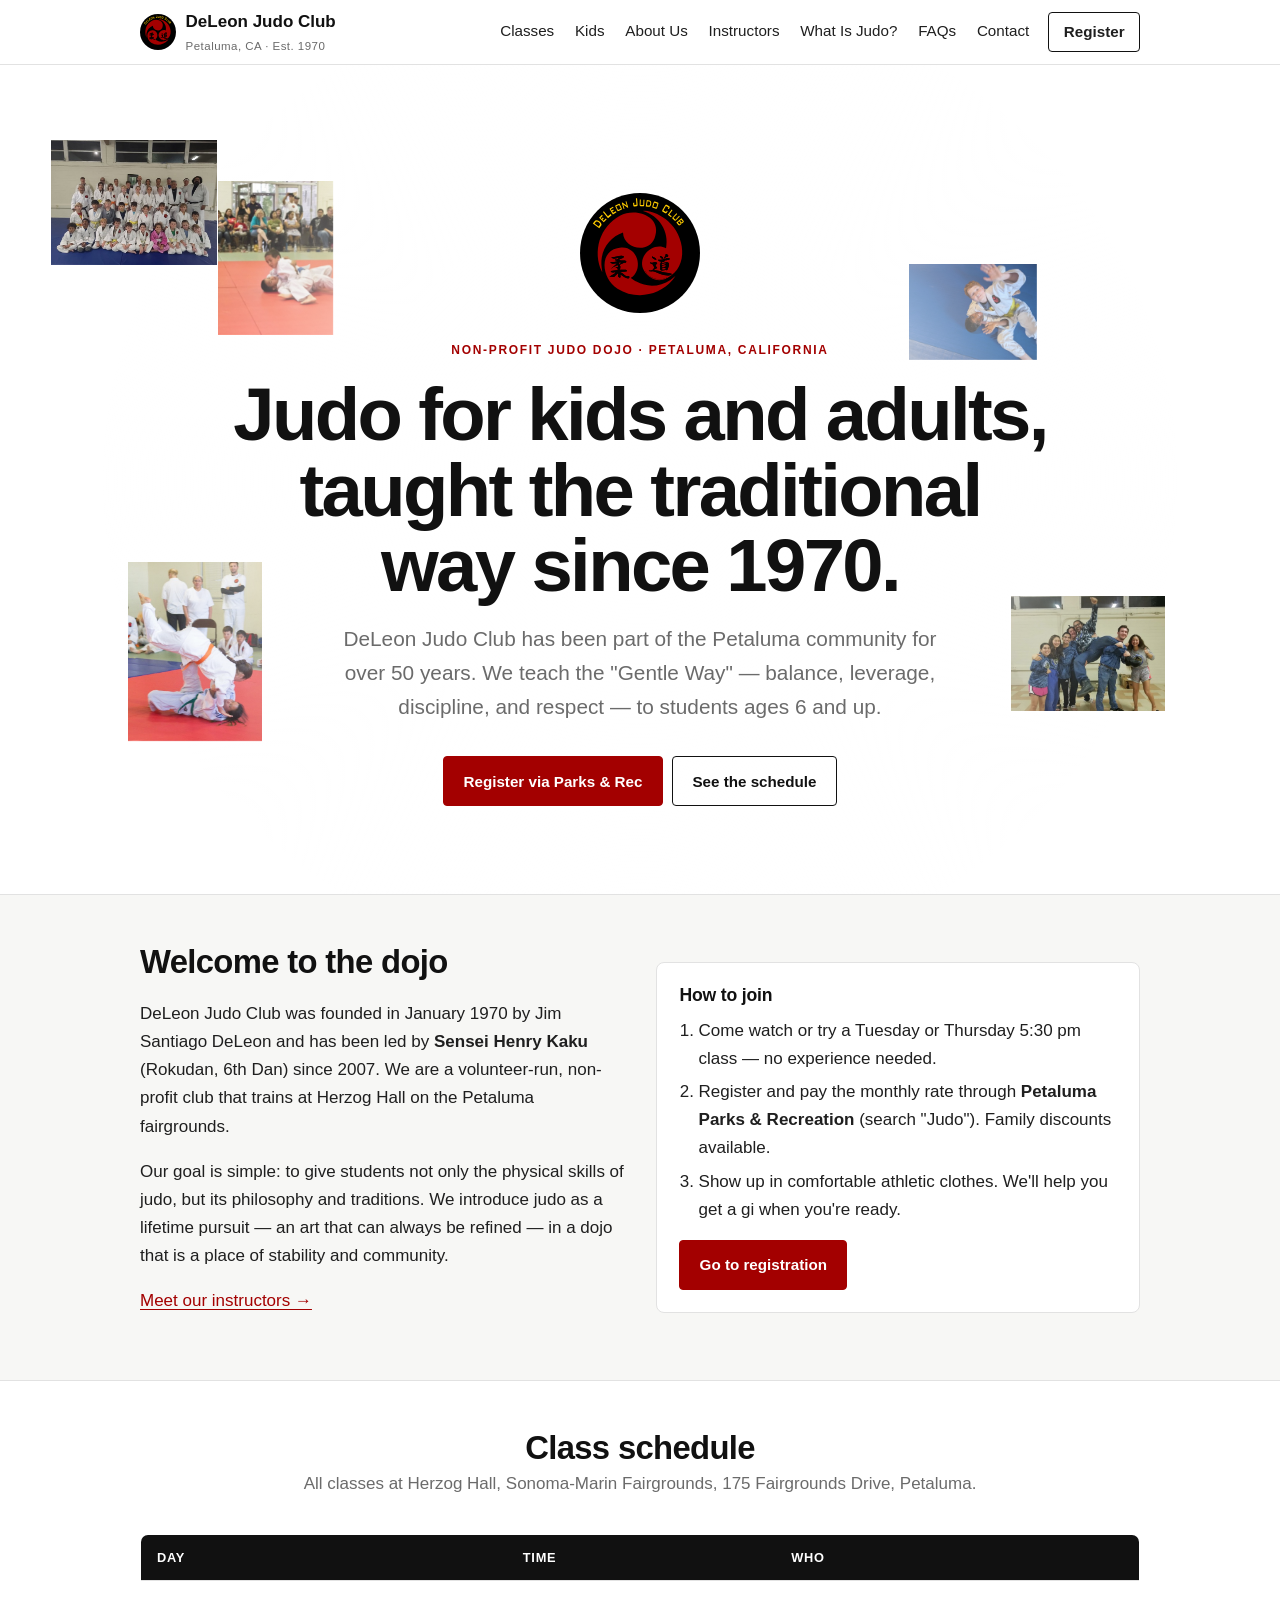
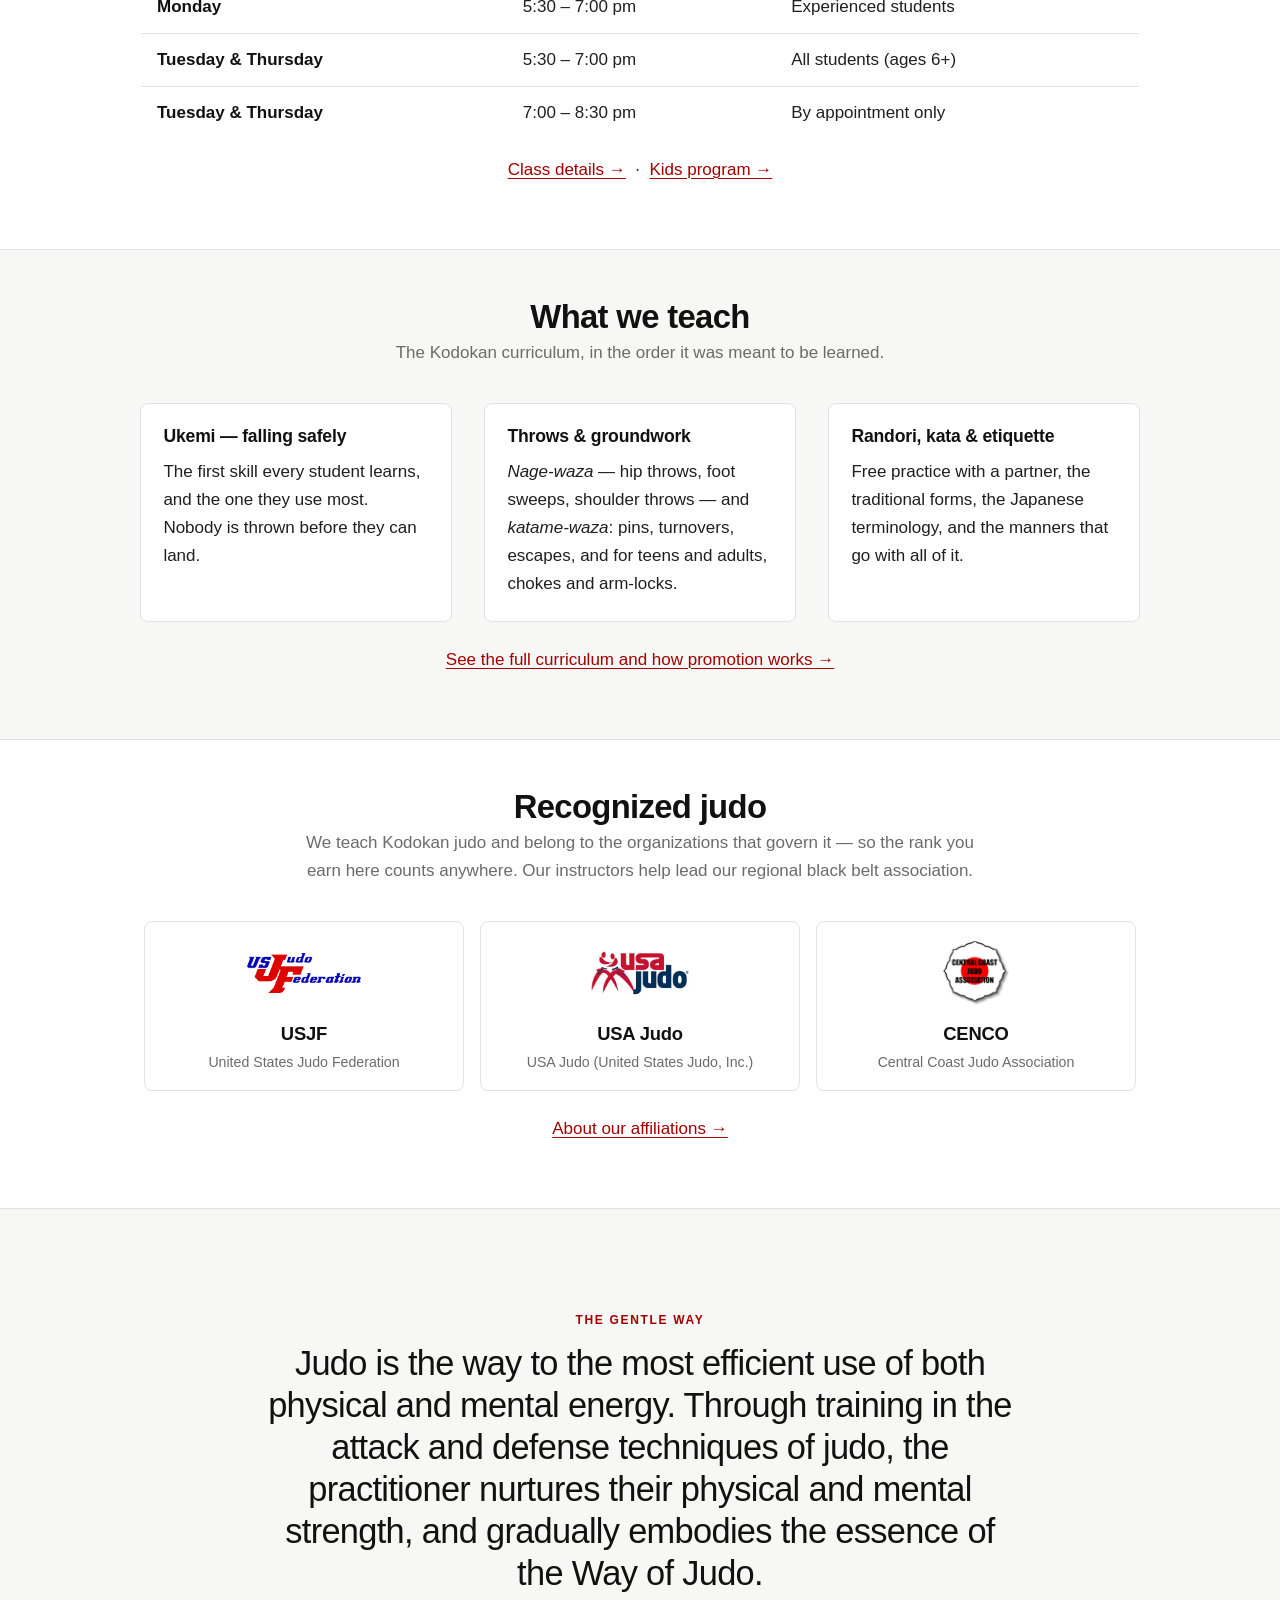
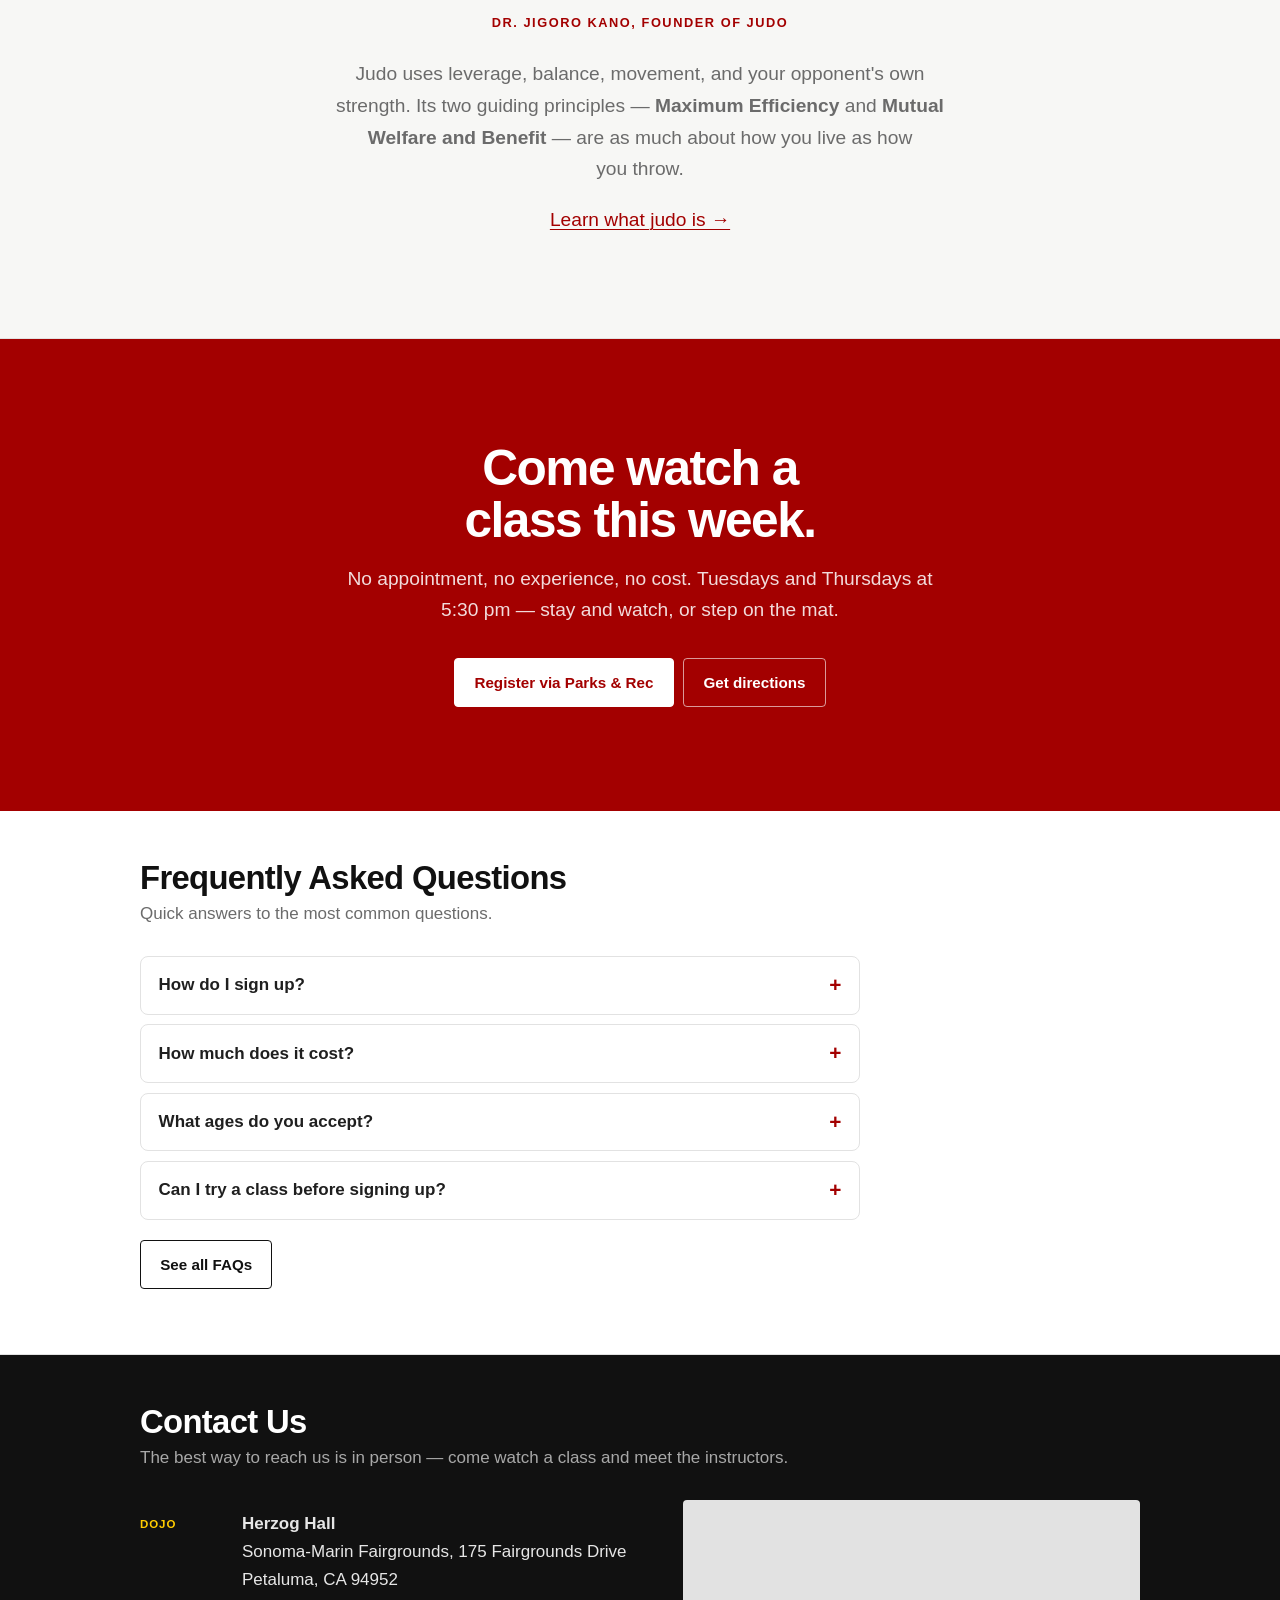
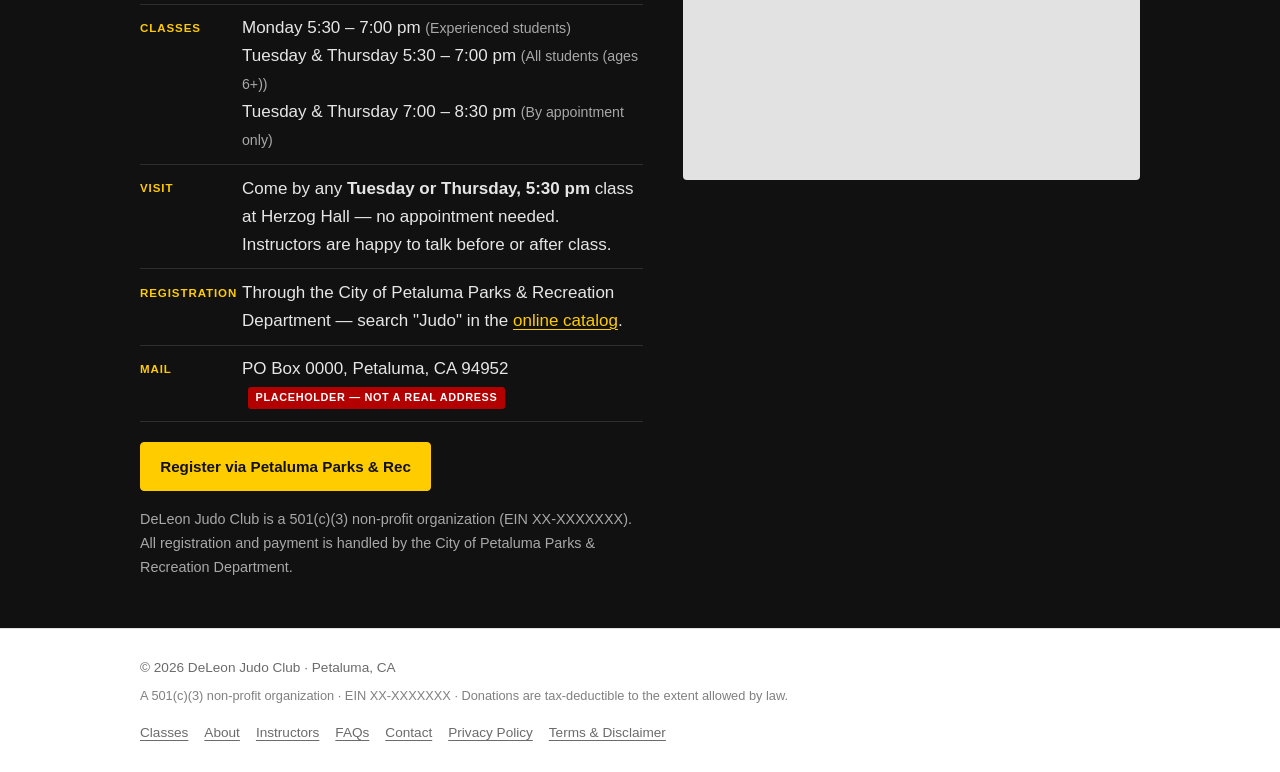
==== commit 7cc7f759: "Animate hero with cycling club photo clusters Groups of club photos fade in and out in the side gutt" ====
--- a/index.html
+++ b/index.html
@@ -33,7 +33,9 @@
 </header>
 
 <main>
-  <div class="hero">
+  <div class="hero has-photos">
+    <div class="hero-photos" data-hero-photos aria-hidden="true"></div>
+    <div class="hero-veil" aria-hidden="true"></div>
     <div class="wrap">
       <img class="hero-logo" src="public/logo.svg" alt="">
       <p class="eyebrow">Non-profit judo dojo · Petaluma, California</p>
--- a/css/styles.css
+++ b/css/styles.css
@@ -93,6 +93,46 @@
 .hero .lead { font-size: clamp(1.05rem, 1.7vw, 1.3rem); max-width: 620px; margin: 0 auto; color: var(--muted); }
 .hero .actions { display: flex; gap: 0.6rem; flex-wrap: wrap; margin-top: 2rem; justify-content: center; }
 .hero img.hero-logo { width: clamp(72px, 10vw, 120px); height: auto; margin: 0 auto 1.75rem; }
+
+/* Hero photo clusters — groups of club photos fade in and out behind the copy.
+ * Positions come from js/main.js as --x/--y/--w (percent of the hero box). */
+.hero.has-photos { position: relative; overflow: hidden; }
+.hero.has-photos .wrap { position: relative; z-index: 2; }
+.hero-photos, .hero-veil { position: absolute; inset: 0; pointer-events: none; }
+.hero-veil { z-index: 1; background: radial-gradient(ellipse 42% 60% at 50% 50%, rgba(255,255,255,0.92) 0%, rgba(255,255,255,0.6) 55%, rgba(255,255,255,0) 100%); }
+.hero-photo {
+  position: absolute;
+  left: var(--x); top: var(--y); width: var(--w);
+  aspect-ratio: var(--ar, 4 / 3);
+  margin: 0;
+  opacity: 0;
+  transform: translateY(22px) scale(0.965);
+  transition: opacity 0.9s ease, transform 1.1s cubic-bezier(0.2, 0.7, 0.2, 1);
+  transition-delay: calc(var(--i) * 130ms);
+  will-change: opacity, transform;
+}
+.hero-photo img { width: 100%; height: 100%; object-fit: cover; }
+.hero-photos.is-in .hero-photo { opacity: 1; transform: none; }
+.hero-photos.is-out .hero-photo {
+  opacity: 0;
+  transform: translateY(-16px) scale(0.985);
+  transition-duration: 0.6s, 0.7s;
+  transition-delay: calc(var(--i) * 60ms);
+}
+@media (min-width: 760px) {
+  .hero.has-photos { min-height: min(86vh, 880px); display: flex; align-items: center; }
+  .hero.has-photos .wrap { width: 100%; }
+  /* Keep the headline inside the middle ~60% so the photo clusters have gutters. */
+  .hero.has-photos h1 { font-size: clamp(2.5rem, 5.8vw, 5.25rem); max-width: min(26ch, 66vw); }
+  .hero.has-photos .lead { max-width: min(620px, 58vw); }
+}
+@media (max-width: 759px) {
+  .hero-photos, .hero-veil { display: none; }
+}
+@media (prefers-reduced-motion: reduce) {
+  .hero-photo { transition: opacity 0.5s ease; transition-delay: 0s; transform: none; }
+  .hero-photos.is-out .hero-photo { transform: none; }
+}
 
 /* Page header (interior pages) — same impact, one notch smaller */
 .page-head { padding: clamp(3rem, 7.5vw, 5.5rem) 0 clamp(2.25rem, 4.5vw, 3.5rem); border-bottom: 1px solid var(--line); text-align: center; }
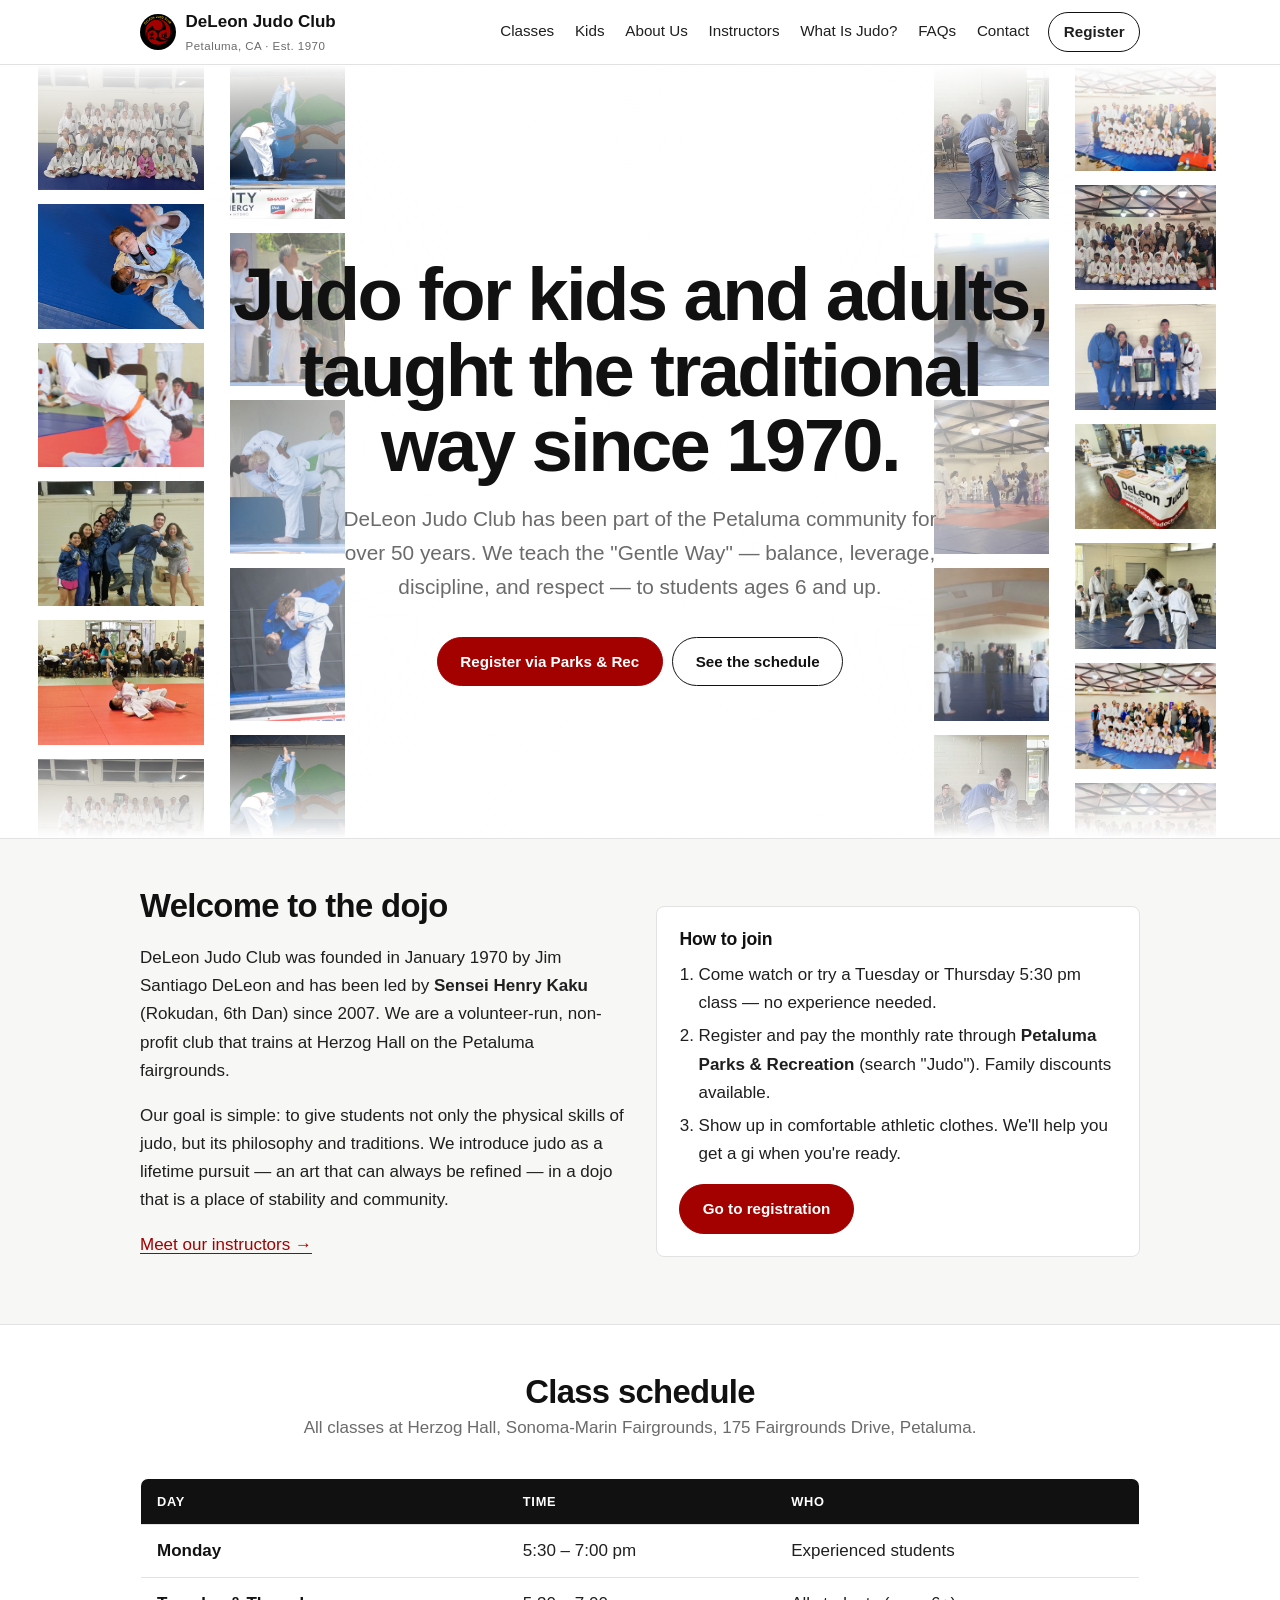
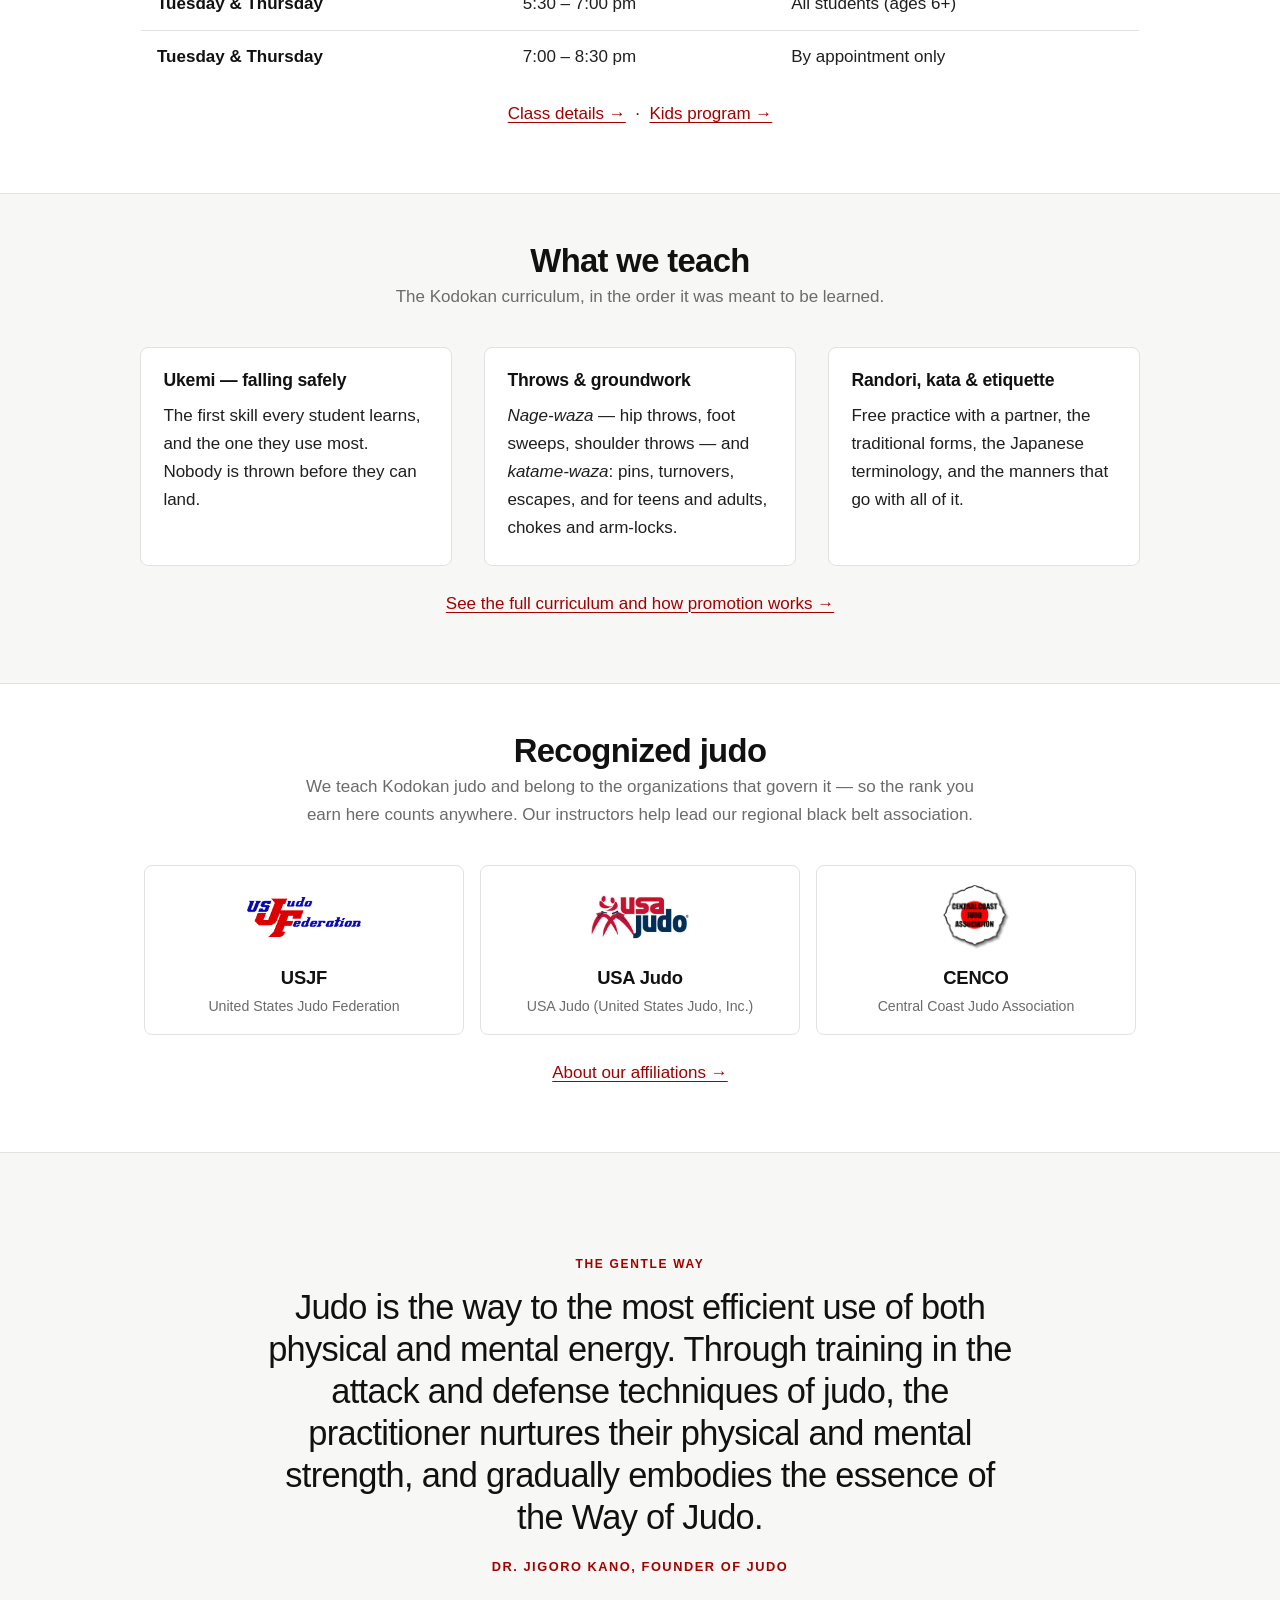
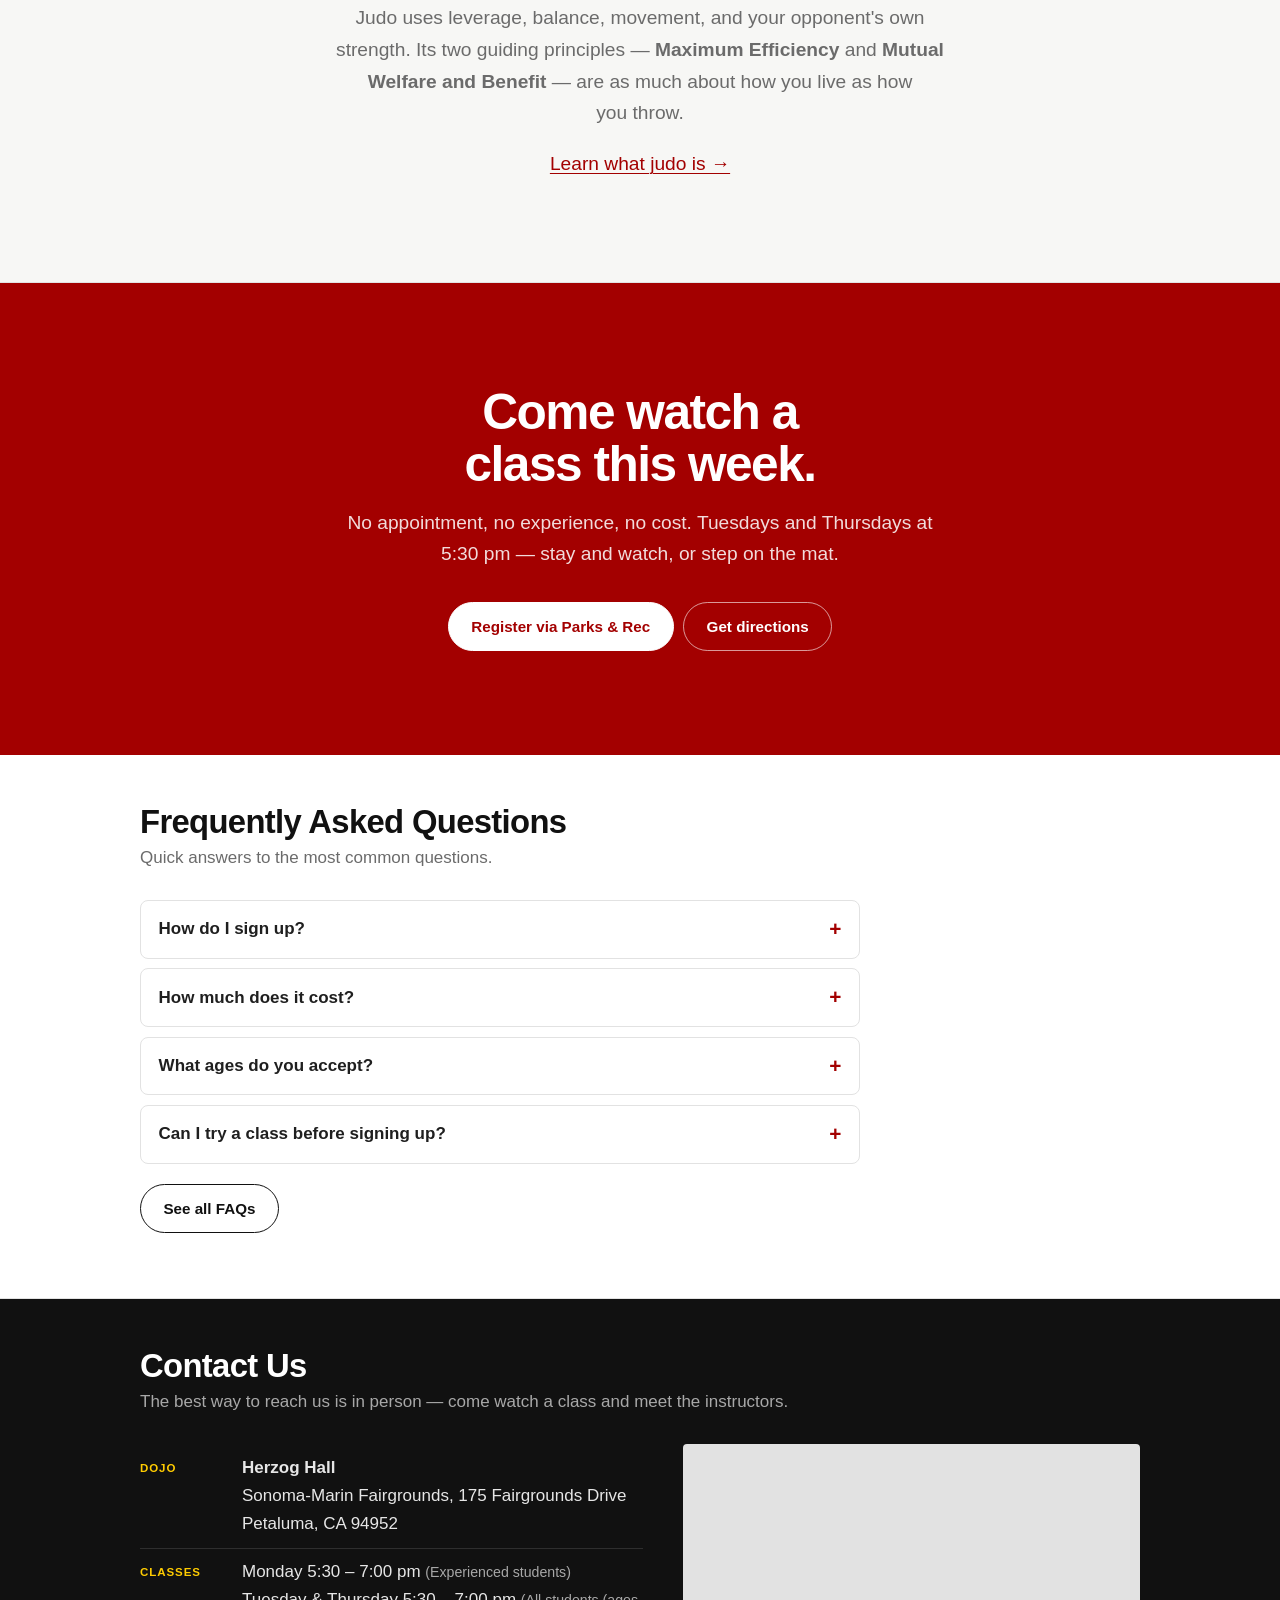
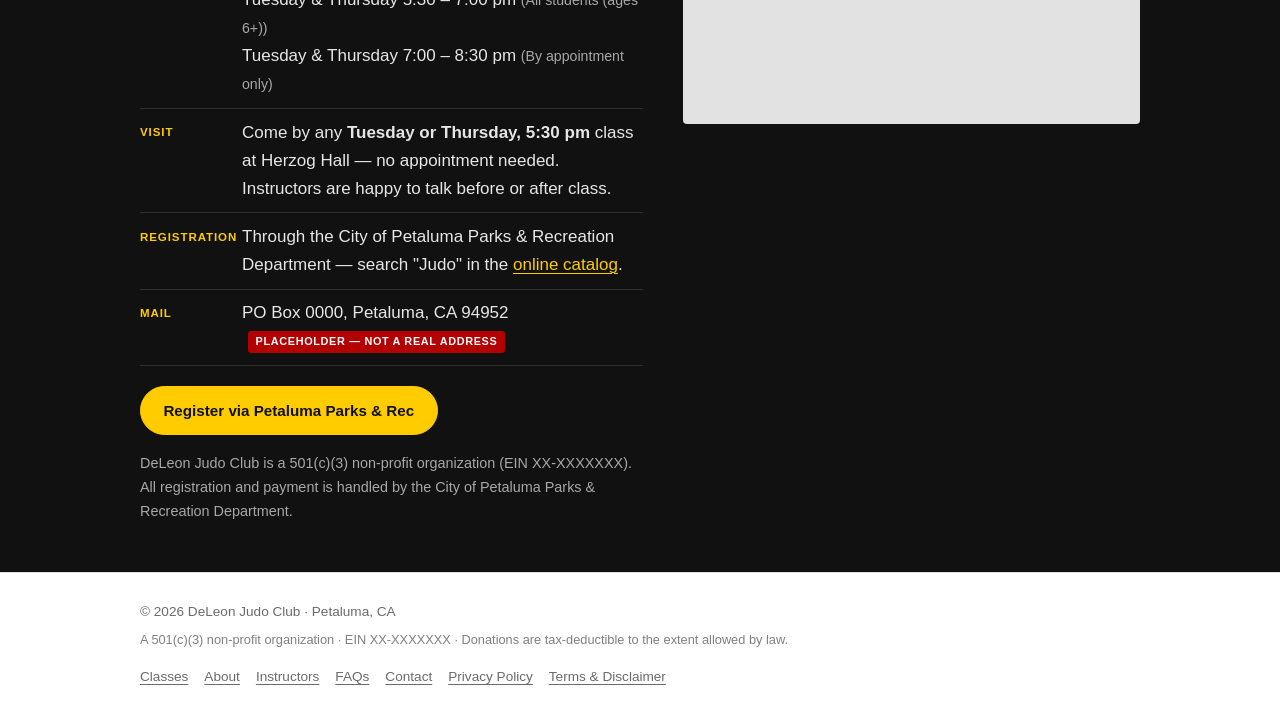
==== commit f75c492d: "Replace hero fade-groups with a continuous upward photo stream Swap the discrete fade-in/hold/fade-o" ====
--- a/index.html
+++ b/index.html
@@ -37,8 +37,6 @@
     <div class="hero-photos" data-hero-photos aria-hidden="true"></div>
     <div class="hero-veil" aria-hidden="true"></div>
     <div class="wrap">
-      <img class="hero-logo" src="public/logo.svg" alt="">
-      <p class="eyebrow">Non-profit judo dojo · Petaluma, California</p>
       <h1>Judo for kids and adults, taught the traditional way since 1970.</h1>
       <p class="lead">DeLeon Judo Club has been part of the Petaluma community for over 50 years. We teach the "Gentle Way" — balance, leverage, discipline, and respect — to students ages 6 and up.</p>
       <div class="actions">
--- a/css/styles.css
+++ b/css/styles.css
@@ -39,8 +39,8 @@
 /* Buttons */
 .btn {
   display: inline-block;
-  padding: 0.7rem 1.2rem;
-  border-radius: 4px;
+  padding: 0.7rem 1.4rem;
+  border-radius: 999px;
   font-weight: 600;
   font-size: 0.95rem;
   text-decoration: none;
@@ -61,12 +61,12 @@
 .brand { display: flex; align-items: center; gap: 0.6rem; color: var(--black); text-decoration: none; font-weight: 700; }
 .brand img { width: 36px; height: 36px; }
 .brand span small { display: block; font-weight: 400; font-size: 0.72rem; color: var(--muted); letter-spacing: 0.04em; }
-.nav-toggle { display: none; background: none; border: 1px solid var(--line); color: var(--black); padding: 0.35rem 0.7rem; border-radius: 4px; font-size: 0.9rem; cursor: pointer; }
+.nav-toggle { display: none; background: none; border: 1px solid var(--line); color: var(--black); padding: 0.35rem 0.7rem; border-radius: 999px; font-size: 0.9rem; cursor: pointer; }
 .site-nav ul { list-style: none; margin: 0; padding: 0; display: flex; gap: 0.1rem; align-items: center; }
 .site-nav a { display: block; padding: 0.4rem 0.6rem; color: var(--ink); text-decoration: none; font-size: 0.95rem; border-bottom: 2px solid transparent; }
 .site-nav a:hover { color: var(--black); }
 .site-nav a[aria-current="page"] { border-bottom-color: var(--red); color: var(--black); font-weight: 600; }
-.site-nav a.nav-cta { margin-left: 0.5rem; border: 1px solid var(--black); border-radius: 4px; padding: 0.4rem 0.9rem; font-weight: 600; }
+.site-nav a.nav-cta { margin-left: 0.5rem; border: 1px solid var(--black); border-radius: 999px; padding: 0.4rem 0.9rem; font-weight: 600; }
 .site-nav a.nav-cta:hover { background: var(--black); color: #fff; }
 
 @media (max-width: 860px) {
@@ -92,37 +92,35 @@
 }
 .hero .lead { font-size: clamp(1.05rem, 1.7vw, 1.3rem); max-width: 620px; margin: 0 auto; color: var(--muted); }
 .hero .actions { display: flex; gap: 0.6rem; flex-wrap: wrap; margin-top: 2rem; justify-content: center; }
-.hero img.hero-logo { width: clamp(72px, 10vw, 120px); height: auto; margin: 0 auto 1.75rem; }
-
-/* Hero photo clusters — groups of club photos fade in and out behind the copy.
- * Positions come from js/main.js as --x/--y/--w (percent of the hero box). */
+/* Hero photo lanes — vertical columns of club photos drift upward behind the
+ * copy, on a continuous loop. Positions/timing come from js/main.js as
+ * --x/--w/--dur/--delay (percent of the hero box / seconds). */
 .hero.has-photos { position: relative; overflow: hidden; }
 .hero.has-photos .wrap { position: relative; z-index: 2; }
-.hero-photos, .hero-veil { position: absolute; inset: 0; pointer-events: none; }
-.hero-veil { z-index: 1; background: radial-gradient(ellipse 42% 60% at 50% 50%, rgba(255,255,255,0.92) 0%, rgba(255,255,255,0.6) 55%, rgba(255,255,255,0) 100%); }
-.hero-photo {
-  position: absolute;
-  left: var(--x); top: var(--y); width: var(--w);
-  aspect-ratio: var(--ar, 4 / 3);
-  margin: 0;
-  opacity: 0;
-  transform: translateY(22px) scale(0.965);
-  transition: opacity 0.9s ease, transform 1.1s cubic-bezier(0.2, 0.7, 0.2, 1);
-  transition-delay: calc(var(--i) * 130ms);
-  will-change: opacity, transform;
-}
-.hero-photo img { width: 100%; height: 100%; object-fit: cover; }
-.hero-photos.is-in .hero-photo { opacity: 1; transform: none; }
-.hero-photos.is-out .hero-photo {
-  opacity: 0;
-  transform: translateY(-16px) scale(0.985);
-  transition-duration: 0.6s, 0.7s;
-  transition-delay: calc(var(--i) * 60ms);
+.hero-veil { position: absolute; inset: 0; z-index: 1; pointer-events: none; background: radial-gradient(ellipse 42% 60% at 50% 50%, rgba(255,255,255,0.92) 0%, rgba(255,255,255,0.6) 55%, rgba(255,255,255,0) 100%); }
+.hero-photos {
+  position: absolute; inset: 0; pointer-events: none;
+  -webkit-mask-image: linear-gradient(to bottom, transparent 0%, #000 14%, #000 86%, transparent 100%);
+  mask-image: linear-gradient(to bottom, transparent 0%, #000 14%, #000 86%, transparent 100%);
+}
+.hero-lane { position: absolute; top: 0; bottom: 0; left: var(--x); width: var(--w); overflow: hidden; }
+.hero-lane-track {
+  display: flex;
+  flex-direction: column;
+  animation: hero-float-up var(--dur, 36s) linear infinite;
+  animation-delay: var(--delay, 0s);
+  will-change: transform;
+}
+.hero-lane-item { flex: none; width: 100%; aspect-ratio: var(--ar, 4 / 3); margin-bottom: 14px; overflow: hidden; }
+.hero-lane-item img { width: 100%; height: 100%; object-fit: cover; display: block; }
+@keyframes hero-float-up {
+  from { transform: translateY(0); }
+  to { transform: translateY(-50%); }
 }
 @media (min-width: 760px) {
   .hero.has-photos { min-height: min(86vh, 880px); display: flex; align-items: center; }
   .hero.has-photos .wrap { width: 100%; }
-  /* Keep the headline inside the middle ~60% so the photo clusters have gutters. */
+  /* Keep the headline inside the middle ~60% so the photo lanes have gutters. */
   .hero.has-photos h1 { font-size: clamp(2.5rem, 5.8vw, 5.25rem); max-width: min(26ch, 66vw); }
   .hero.has-photos .lead { max-width: min(620px, 58vw); }
 }
@@ -130,8 +128,7 @@
   .hero-photos, .hero-veil { display: none; }
 }
 @media (prefers-reduced-motion: reduce) {
-  .hero-photo { transition: opacity 0.5s ease; transition-delay: 0s; transform: none; }
-  .hero-photos.is-out .hero-photo { transform: none; }
+  .hero-lane-track { animation: none; }
 }
 
 /* Page header (interior pages) — same impact, one notch smaller */
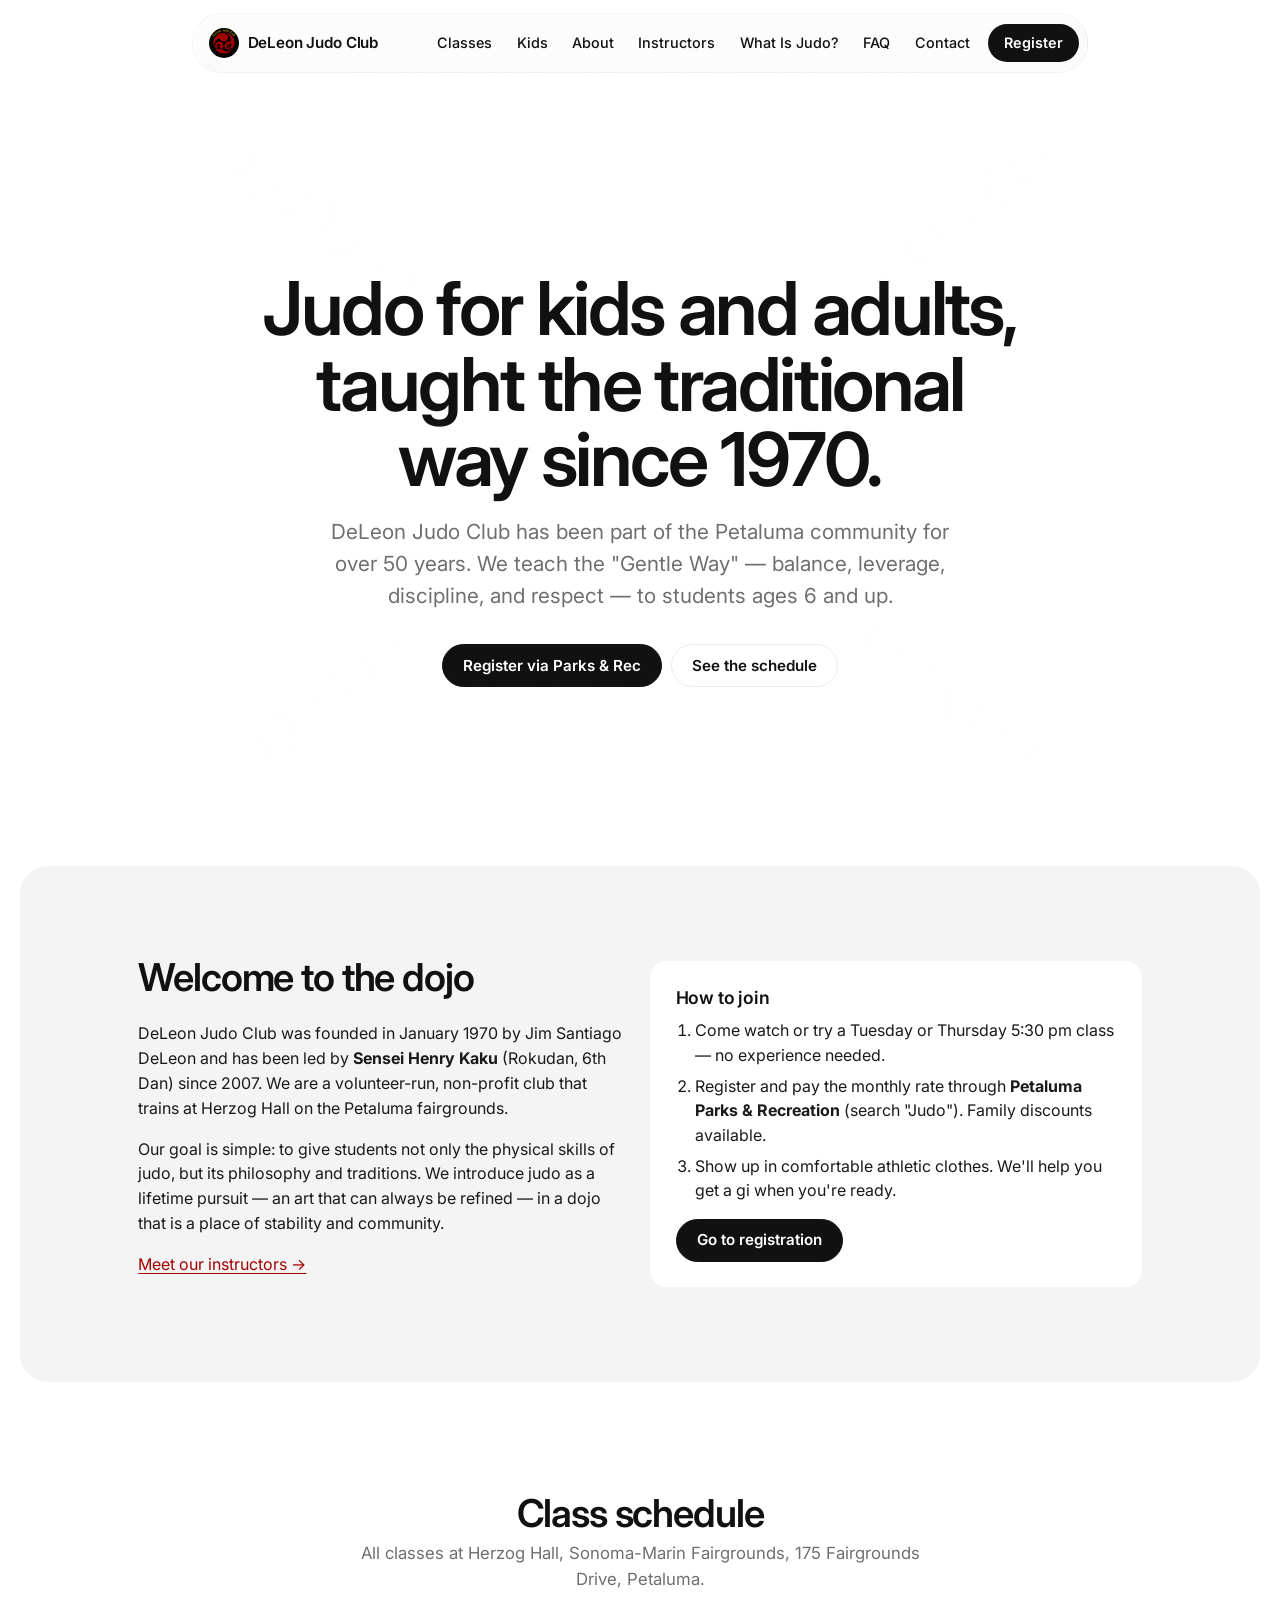
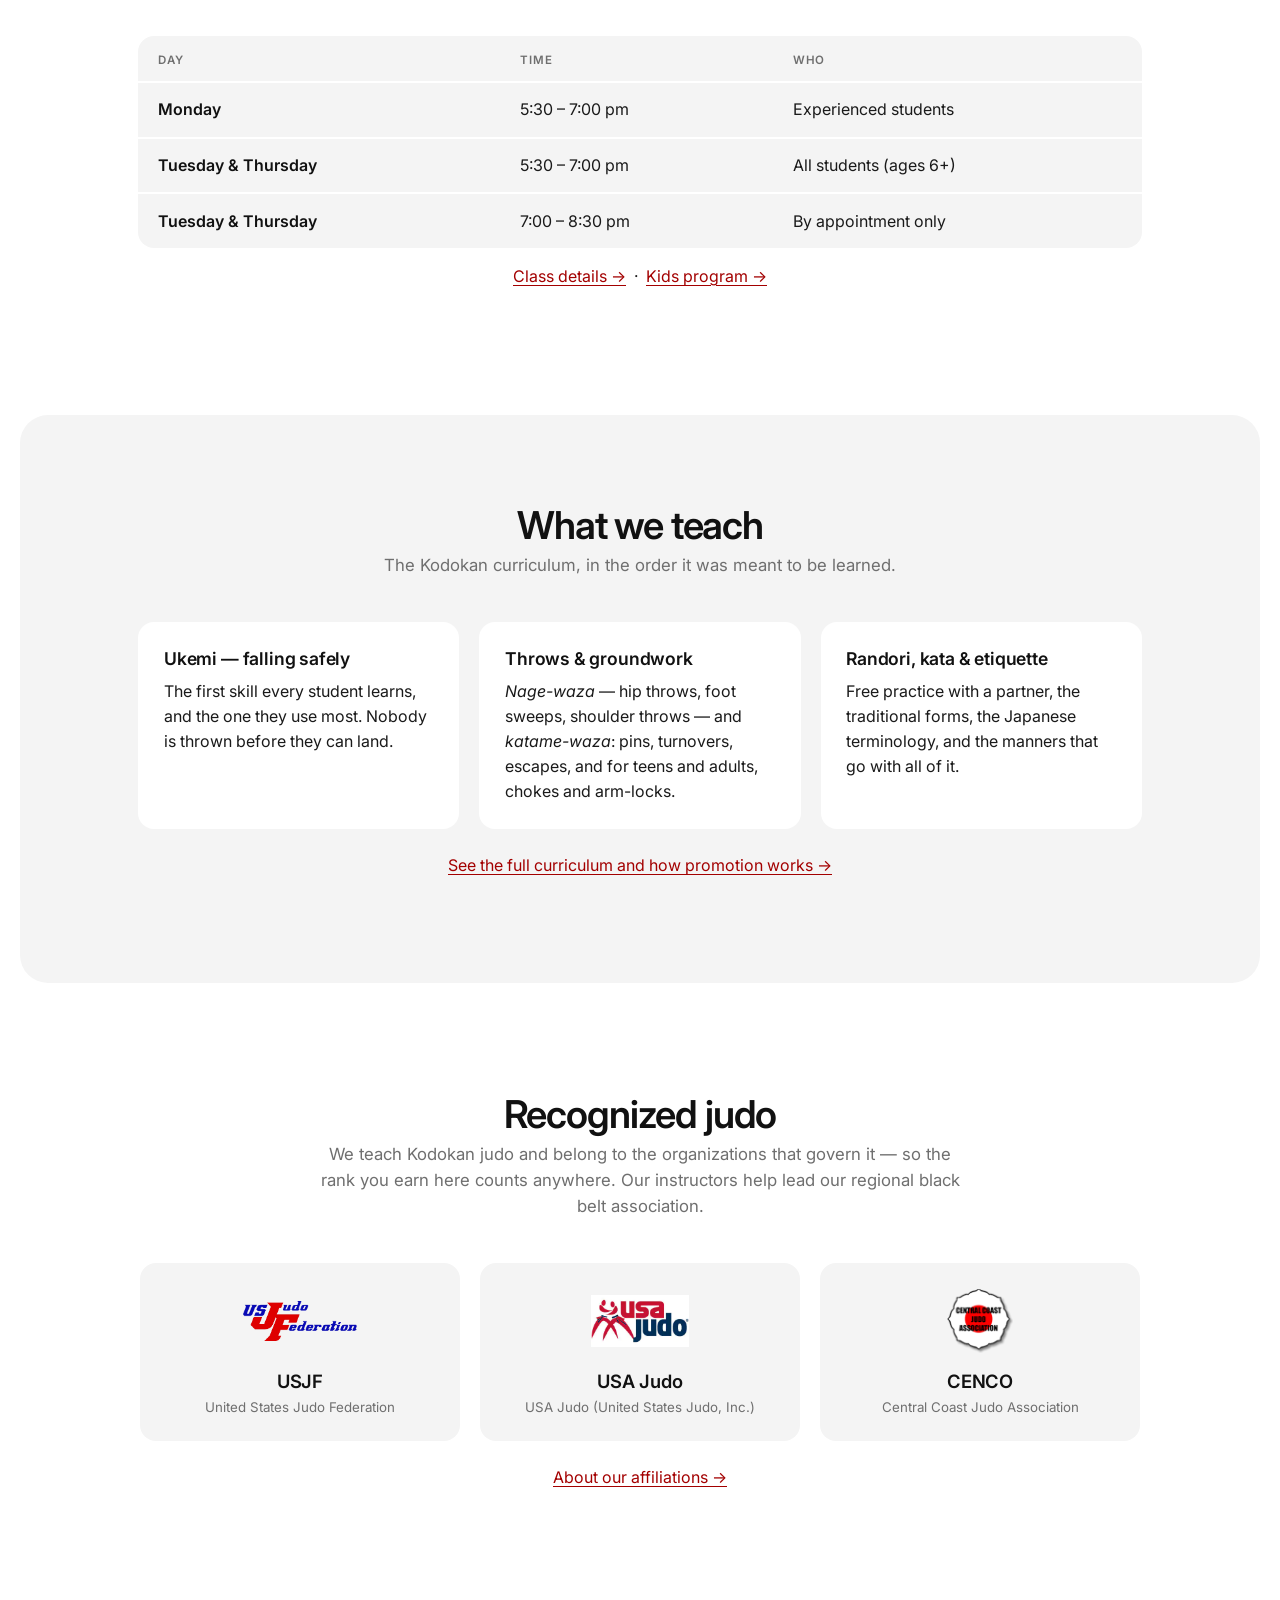
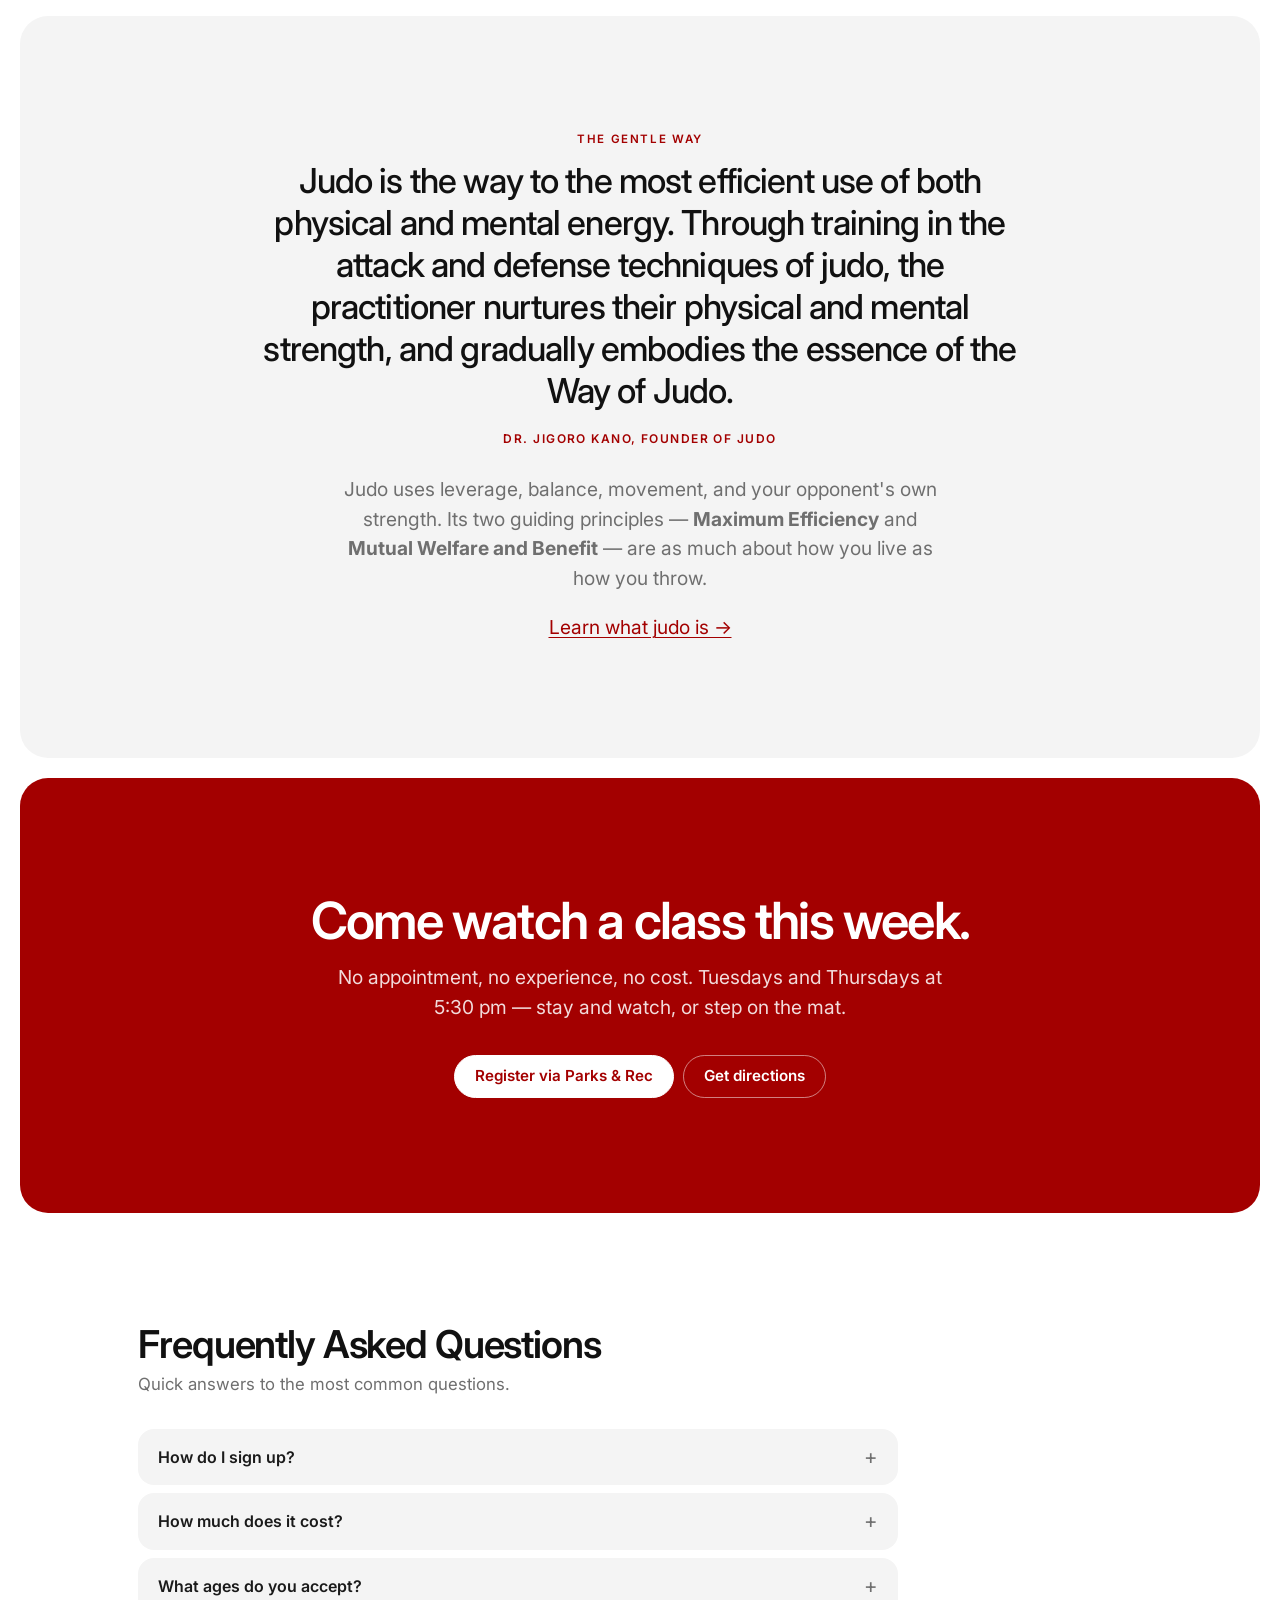
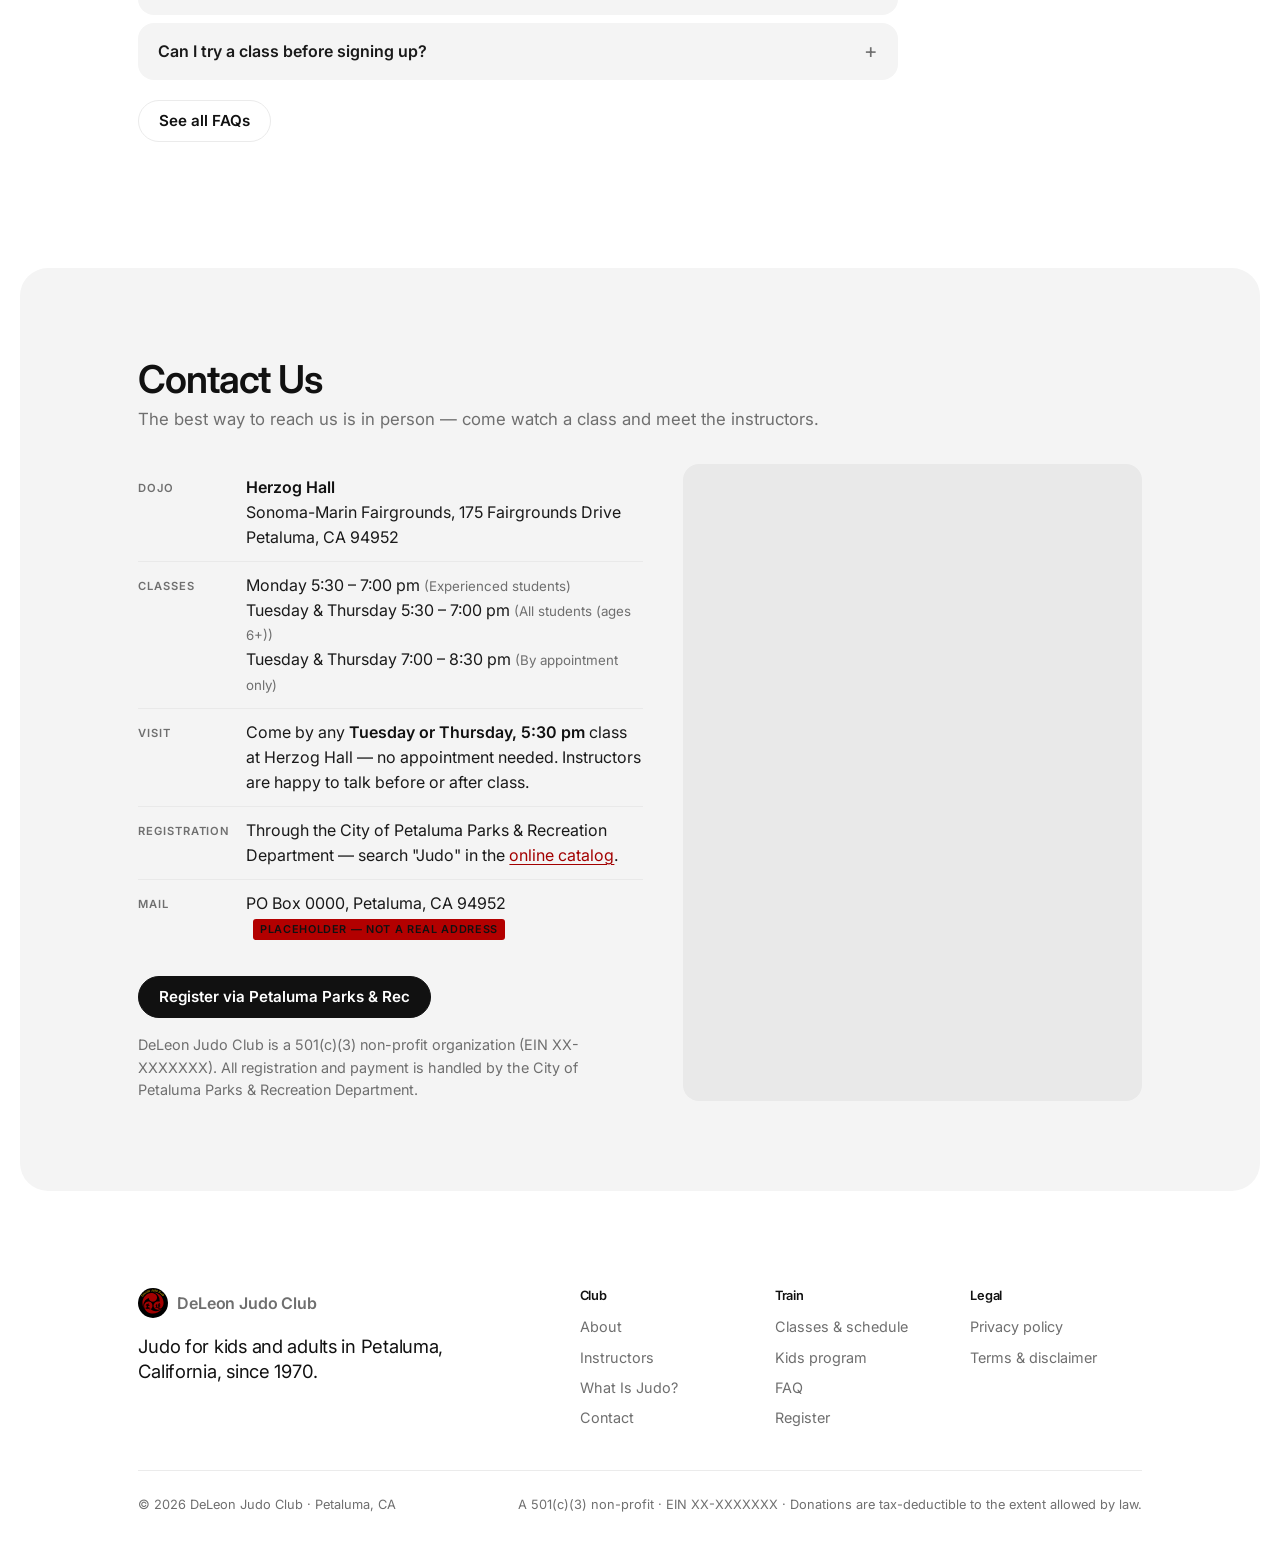
==== commit 6ae11a4a: "Restyle: floating liquid-glass pill nav, panel sections, new footer Site-wide visual pass: Inter, a " ====
--- a/index.html
+++ b/index.html
@@ -6,25 +6,28 @@
   <title>DeLeon Judo Club — Judo in Petaluma, CA since 1970</title>
   <meta name="description" content="DeLeon Judo Club is a non-profit judo dojo in Petaluma, California. Classes for kids and adults ages 6 and up. Register through Petaluma Parks & Recreation.">
   <link rel="icon" href="public/logo.svg" type="image/svg+xml">
+  <link rel="preconnect" href="https://fonts.googleapis.com">
+  <link rel="preconnect" href="https://fonts.gstatic.com" crossorigin>
+  <link href="https://fonts.googleapis.com/css2?family=Inter:wght@400;500;600;700&display=swap" rel="stylesheet">
   <link rel="stylesheet" href="css/styles.css">
 </head>
 <body>
 
 <header class="site-header">
-  <div class="wrap">
+  <div class="wrap" data-liquid-glass>
     <a class="brand" href="index.html">
       <img src="public/logo.svg" alt="DeLeon Judo Club logo">
-      <span>DeLeon Judo Club<small>Petaluma, CA · Est. 1970</small></span>
+      <span>DeLeon Judo Club</span>
     </a>
     <button class="nav-toggle" aria-expanded="false" aria-controls="site-nav">Menu</button>
     <nav class="site-nav" id="site-nav" aria-label="Main">
       <ul>
         <li><a href="classes.html">Classes</a></li>
         <li><a href="kids.html">Kids</a></li>
-        <li><a href="about.html">About Us</a></li>
+        <li><a href="about.html">About</a></li>
         <li><a href="instructors.html">Instructors</a></li>
         <li><a href="what-is-judo.html">What Is Judo?</a></li>
-        <li><a href="faq.html">FAQs</a></li>
+        <li><a href="faq.html">FAQ</a></li>
         <li><a href="contact.html">Contact</a></li>
         <li><a class="nav-cta" data-register href="https://secure.rec1.com/CA/petaluma-ca/catalog">Register</a></li>
       </ul>
@@ -143,27 +146,55 @@
   </section>
 
   <section id="faq" data-limit="4"></section>
-  <section id="contact" class="dark"></section>
+  <section id="contact" class="alt"></section>
 </main>
 
 <footer class="site-footer">
   <div class="wrap">
-    <div>
-      © <span data-year>2026</span> DeLeon Judo Club · Petaluma, CA<br>
-      <small>A 501(c)(3) non-profit organization · EIN <span data-ein>XX-XXXXXXX</span> · Donations are tax-deductible to the extent allowed by law.</small>
-    </div>
-    <ul>
-      <li><a href="classes.html">Classes</a></li>
-      <li><a href="about.html">About</a></li>
-      <li><a href="instructors.html">Instructors</a></li>
-      <li><a href="faq.html">FAQs</a></li>
-      <li><a href="contact.html">Contact</a></li>
-      <li><a href="privacy.html">Privacy Policy</a></li>
-      <li><a href="terms.html">Terms &amp; Disclaimer</a></li>
-    </ul>
+    <div class="footer-top">
+      <div class="footer-brand">
+        <a class="brand" href="index.html">
+          <img src="public/logo.svg" alt="">
+          <span>DeLeon Judo Club</span>
+        </a>
+        <p>Judo for kids and adults in Petaluma, California, since 1970.</p>
+      </div>
+      <nav class="footer-cols" aria-label="Footer">
+        <div>
+          <h4>Club</h4>
+          <ul>
+            <li><a href="about.html">About</a></li>
+            <li><a href="instructors.html">Instructors</a></li>
+            <li><a href="what-is-judo.html">What Is Judo?</a></li>
+            <li><a href="contact.html">Contact</a></li>
+          </ul>
+        </div>
+        <div>
+          <h4>Train</h4>
+          <ul>
+            <li><a href="classes.html">Classes &amp; schedule</a></li>
+            <li><a href="kids.html">Kids program</a></li>
+            <li><a href="faq.html">FAQ</a></li>
+            <li><a data-register href="https://secure.rec1.com/CA/petaluma-ca/catalog">Register</a></li>
+          </ul>
+        </div>
+        <div>
+          <h4>Legal</h4>
+          <ul>
+            <li><a href="privacy.html">Privacy policy</a></li>
+            <li><a href="terms.html">Terms &amp; disclaimer</a></li>
+          </ul>
+        </div>
+      </nav>
+    </div>
+    <div class="footer-bottom">
+      <p>&copy; <span data-year>2026</span> DeLeon Judo Club &middot; Petaluma, CA</p>
+      <p>A 501(c)(3) non-profit &middot; EIN <span data-ein>XX-XXXXXXX</span> &middot; Donations are tax-deductible to the extent allowed by law.</p>
+    </div>
   </div>
 </footer>
 
 <script src="js/main.js"></script>
+<script src="js/liquid-glass.js"></script>
 </body>
 </html>
--- a/css/styles.css
+++ b/css/styles.css
@@ -1,86 +1,117 @@
-/* DeLeon Judo Club — styles (minimal) */
+/* DeLeon Judo Club — styles
+ * Look: white page, floating pill nav, big inset rounded panels instead of
+ * bands and borders, generous vertical rhythm, black pill buttons. Red stays
+ * the accent (links, eyebrows, the red callout band). */
 :root {
   --red: #a30000;
   --black: #111111;
-  --ink: #1f1f1f;
-  --muted: #6b6b6b;
-  --line: #e2e2e2;
+  --ink: #1a1a1a;
+  --muted: #6f6f6f;
+  --line: #ebebeb;
   --bg: #ffffff;
-  --bg-soft: #f7f7f5;
+  --panel: #f4f4f4;
+  --panel-deep: #e9e9e9;
   --gold: #ffcc00;
-  --max: 1040px;
-  --font: -apple-system, "Helvetica Neue", Helvetica, Arial, sans-serif;
+  --max: 1080px;
+  --gutter: clamp(12px, 1.6vw, 24px);   /* inset of panels from the viewport edge */
+  --radius: 16px;                        /* cards, tables, FAQ rows */
+  --radius-lg: 28px;                     /* section panels */
+  --font: "Inter", -apple-system, "Helvetica Neue", Helvetica, Arial, sans-serif;
 }
 
 * { box-sizing: border-box; }
-html { scroll-behavior: smooth; }
+html { scroll-behavior: smooth; -webkit-font-smoothing: antialiased; }
 body {
   margin: 0;
   font-family: var(--font);
-  font-size: 17px;
-  line-height: 1.65;
+  font-size: 16px;
+  line-height: 1.55;
   color: var(--ink);
   background: var(--bg);
 }
 img { max-width: 100%; display: block; }
 a { color: var(--red); text-decoration-thickness: 1px; text-underline-offset: 3px; }
 a:hover { color: var(--black); }
-h1, h2, h3, h4 { line-height: 1.2; margin: 0 0 0.6em; color: var(--black); font-weight: 700; letter-spacing: -0.01em; }
-h1 { font-size: clamp(2rem, 4vw, 2.6rem); letter-spacing: -0.025em; }
-h2 { font-size: clamp(1.5rem, 2.6vw, 2.05rem); letter-spacing: -0.02em; line-height: 1.15; }
-h3 { font-size: 1.1rem; }
+h1, h2, h3, h4 { line-height: 1.2; margin: 0 0 0.6em; color: var(--black); font-weight: 600; letter-spacing: -0.02em; }
+h1 { font-size: clamp(2rem, 4vw, 2.6rem); letter-spacing: -0.03em; }
+h2 { font-size: clamp(1.7rem, 3vw, 2.5rem); letter-spacing: -0.03em; line-height: 1.1; }
+h3 { font-size: 1.1rem; letter-spacing: -0.01em; }
 p { margin: 0 0 1em; }
 small { color: var(--muted); }
-.wrap { max-width: var(--max); margin: 0 auto; padding: 0 1.25rem; }
+.wrap { max-width: var(--max); margin: 0 auto; padding: 0 clamp(1.25rem, 3vw, 2.5rem); }
 .muted { color: var(--muted); }
-.eyebrow { color: var(--red); text-transform: uppercase; letter-spacing: 0.14em; font-size: 0.75rem; font-weight: 700; margin-bottom: 1rem; }
+.eyebrow { color: var(--red); text-transform: uppercase; letter-spacing: 0.14em; font-size: 0.72rem; font-weight: 600; margin-bottom: 1rem; }
 .sr-only { position: absolute; width: 1px; height: 1px; overflow: hidden; clip: rect(0 0 0 0); white-space: nowrap; }
 
-/* Buttons */
+/* Buttons — pills. Primary is black; outline is white with a hairline. */
 .btn {
   display: inline-block;
-  padding: 0.7rem 1.4rem;
+  padding: 0.7rem 1.25rem;
   border-radius: 999px;
   font-weight: 600;
   font-size: 0.95rem;
+  line-height: 1.2;
   text-decoration: none;
-  border: 1px solid var(--red);
-  background: var(--red);
+  border: 1px solid var(--black);
+  background: var(--black);
   color: #fff;
-  transition: background 0.15s, color 0.15s;
-}
-.btn:hover { background: #7a0000; border-color: #7a0000; color: #fff; }
-.btn.btn-outline { background: transparent; color: var(--black); border-color: var(--black); }
-.btn.btn-outline:hover { background: var(--black); color: #fff; }
-.btn.btn-gold { background: var(--gold); border-color: var(--gold); color: var(--black); }
-.btn.btn-gold:hover { background: #e6b800; border-color: #e6b800; color: var(--black); }
-
-/* Header / nav */
-.site-header { background: var(--bg); border-bottom: 1px solid var(--line); position: sticky; top: 0; z-index: 50; }
-.site-header .wrap { display: flex; align-items: center; justify-content: space-between; gap: 1rem; min-height: 64px; }
-.brand { display: flex; align-items: center; gap: 0.6rem; color: var(--black); text-decoration: none; font-weight: 700; }
-.brand img { width: 36px; height: 36px; }
-.brand span small { display: block; font-weight: 400; font-size: 0.72rem; color: var(--muted); letter-spacing: 0.04em; }
-.nav-toggle { display: none; background: none; border: 1px solid var(--line); color: var(--black); padding: 0.35rem 0.7rem; border-radius: 999px; font-size: 0.9rem; cursor: pointer; }
-.site-nav ul { list-style: none; margin: 0; padding: 0; display: flex; gap: 0.1rem; align-items: center; }
-.site-nav a { display: block; padding: 0.4rem 0.6rem; color: var(--ink); text-decoration: none; font-size: 0.95rem; border-bottom: 2px solid transparent; }
-.site-nav a:hover { color: var(--black); }
-.site-nav a[aria-current="page"] { border-bottom-color: var(--red); color: var(--black); font-weight: 600; }
-.site-nav a.nav-cta { margin-left: 0.5rem; border: 1px solid var(--black); border-radius: 999px; padding: 0.4rem 0.9rem; font-weight: 600; }
-.site-nav a.nav-cta:hover { background: var(--black); color: #fff; }
-
-@media (max-width: 860px) {
+  transition: background 0.2s ease, color 0.2s ease, border-color 0.2s ease;
+}
+.btn:hover { background: #333; border-color: #333; color: #fff; }
+.btn.btn-outline { background: #fff; color: var(--black); border-color: var(--line); }
+.btn.btn-outline:hover { background: var(--panel); border-color: var(--panel); color: var(--black); }
+.btn.btn-gold { background: var(--black); border-color: var(--black); color: #fff; }
+.btn.btn-gold:hover { background: #333; border-color: #333; }
+
+/* Header / nav — a floating pill, centred, over the page. The header itself
+   is transparent and lets clicks through; only the pill is interactive. */
+.site-header { position: sticky; top: 0; z-index: 50; padding: 14px var(--gutter) 0; pointer-events: none; }
+.site-header .wrap {
+  pointer-events: auto;
+  position: relative;
+  width: max-content;
+  max-width: 100%;
+  margin: 0 auto;
+  padding: 6px 8px 6px 16px;
+  min-height: 58px;
+  display: flex;
+  align-items: center;
+  gap: clamp(1rem, 4vw, 3rem);
+  border-radius: 29px; /* = half the min-height: a full pill, and still a
+                          soft rounded panel once it grows to hold the menu */
+  /* Liquid glass: js/liquid-glass.js sets the refracting backdrop-filter
+     inline; these are the no-JS fallback and the glass rim. The tint is
+     nearly clear so the page shows through; a slight brightness drop in
+     the filter is what makes the pill read on plain white. */
+  background: rgba(255, 255, 255, 0.42);
+  -webkit-backdrop-filter: blur(12px) brightness(0.98) saturate(1.4);
+  backdrop-filter: blur(12px) brightness(0.98) saturate(1.4);
+  box-shadow: inset 0 0 0 1px rgba(255, 255, 255, 0.7), inset 0 1px 0 rgba(255, 255, 255, 0.85), 0 0 0 1px rgba(0, 0, 0, 0.05);
+}
+.brand { display: flex; align-items: center; gap: 0.55rem; color: var(--black); text-decoration: none; font-weight: 600; font-size: 0.95rem; letter-spacing: -0.01em; white-space: nowrap; }
+.brand img { width: 30px; height: 30px; }
+.brand:hover { color: var(--black); }
+.nav-toggle { display: none; background: rgba(255, 255, 255, 0.7); border: 0; color: var(--black); padding: 0.5rem 0.9rem; border-radius: 999px; font: inherit; font-size: 0.875rem; font-weight: 600; cursor: pointer; margin-left: auto; }
+.site-nav ul { list-style: none; margin: 0; padding: 0; display: flex; gap: 2px; align-items: center; }
+.site-nav a { display: block; padding: 0.45rem 0.7rem; color: var(--black); text-decoration: none; font-size: 0.9rem; font-weight: 500; border-radius: 999px; transition: background 0.15s ease; }
+.site-nav a:hover { background: rgba(0, 0, 0, 0.06); color: var(--black); }
+.site-nav a[aria-current="page"] { background: rgba(0, 0, 0, 0.07); font-weight: 600; }
+.site-nav a.nav-cta { margin-left: 0.35rem; background: var(--black); color: #fff; padding: 0.5rem 1rem; font-weight: 600; }
+.site-nav a.nav-cta:hover { background: #333; }
+
+@media (max-width: 980px) {
+  /* The pill is the menu: it wraps and grows to hold the links, so there is
+     one glass surface (a nested backdrop-filter can't see the page). */
+  .site-header .wrap { width: 100%; flex-wrap: wrap; row-gap: 0; }
   .nav-toggle { display: inline-block; }
-  .site-nav { display: none; width: 100%; }
+  .site-nav { display: none; width: 100%; padding: 4px 0 4px; }
   .site-nav.open { display: block; }
-  .site-header .wrap { flex-wrap: wrap; padding-bottom: 0.5rem; }
-  .site-nav ul { flex-direction: column; align-items: stretch; padding-bottom: 0.5rem; }
-  .site-nav a[aria-current="page"] { border-bottom-color: transparent; }
-  .site-nav a.nav-cta { margin: 0.5rem 0 0; text-align: center; }
-}
-
+  .site-nav ul { flex-direction: column; align-items: stretch; gap: 2px; }
+  .site-nav a { padding: 0.7rem 0.9rem; font-size: 1rem; }
+  .site-nav a.nav-cta { margin: 6px 0 0; text-align: center; }
+}
 /* Hero — big, centered, high impact */
-.hero { padding: clamp(3.5rem, 10vw, 8rem) 0 clamp(3rem, 7vw, 5.5rem); border-bottom: 1px solid var(--line); text-align: center; }
+.hero { padding: clamp(3.5rem, 10vw, 8rem) 0 clamp(3rem, 7vw, 5.5rem); text-align: center; }
 .hero .wrap { max-width: 1080px; }
 .hero h1 {
   font-size: clamp(2.5rem, 7.5vw, 5.25rem);
@@ -92,35 +123,53 @@
 }
 .hero .lead { font-size: clamp(1.05rem, 1.7vw, 1.3rem); max-width: 620px; margin: 0 auto; color: var(--muted); }
 .hero .actions { display: flex; gap: 0.6rem; flex-wrap: wrap; margin-top: 2rem; justify-content: center; }
-/* Hero photo lanes — vertical columns of club photos drift upward behind the
- * copy, on a continuous loop. Positions/timing come from js/main.js as
- * --x/--w/--dur/--delay (percent of the hero box / seconds). */
+/* Hero photo clusters — groups of club photos rise behind the copy: each one
+ * fades in while rising, keeps rising the whole time it's visible, and fades
+ * out still rising. Positions come from js/main.js as --x/--y/--w (percent of
+ * the hero box); --life is the per-photo lifetime, --i the stagger index. */
 .hero.has-photos { position: relative; overflow: hidden; }
 .hero.has-photos .wrap { position: relative; z-index: 2; }
-.hero-veil { position: absolute; inset: 0; z-index: 1; pointer-events: none; background: radial-gradient(ellipse 42% 60% at 50% 50%, rgba(255,255,255,0.92) 0%, rgba(255,255,255,0.6) 55%, rgba(255,255,255,0) 100%); }
-.hero-photos {
-  position: absolute; inset: 0; pointer-events: none;
-  -webkit-mask-image: linear-gradient(to bottom, transparent 0%, #000 14%, #000 86%, transparent 100%);
-  mask-image: linear-gradient(to bottom, transparent 0%, #000 14%, #000 86%, transparent 100%);
-}
-.hero-lane { position: absolute; top: 0; bottom: 0; left: var(--x); width: var(--w); overflow: hidden; }
-.hero-lane-track {
-  display: flex;
-  flex-direction: column;
-  animation: hero-float-up var(--dur, 36s) linear infinite;
-  animation-delay: var(--delay, 0s);
-  will-change: transform;
-}
-.hero-lane-item { flex: none; width: 100%; aspect-ratio: var(--ar, 4 / 3); margin-bottom: 14px; overflow: hidden; }
-.hero-lane-item img { width: 100%; height: 100%; object-fit: cover; display: block; }
-@keyframes hero-float-up {
-  from { transform: translateY(0); }
-  to { transform: translateY(-50%); }
+.hero-photos, .hero-veil { position: absolute; inset: 0; pointer-events: none; }
+.hero-veil { z-index: 1; background: radial-gradient(ellipse 42% 60% at 50% 50%, rgba(255,255,255,0.92) 0%, rgba(255,255,255,0.6) 55%, rgba(255,255,255,0) 100%); }
+.hero-photo {
+  position: absolute;
+  left: var(--x); top: var(--y); width: var(--w);
+  aspect-ratio: var(--ar, 4 / 3);
+  margin: 0;
+  overflow: hidden;
+  border-radius: var(--radius-lg);
+  opacity: 0;
+  animation: hero-rise var(--life, 6s) linear both;
+  animation-delay: calc(var(--i) * 160ms);
+  will-change: opacity, transform;
+}
+.hero-photo img {
+  width: 100%; height: 100%; object-fit: cover; display: block;
+  animation: hero-pop var(--life, 6s) linear both;
+  animation-delay: inherit;
+}
+/* The rise is linear over the whole lifetime so there is never a still
+   moment; only the opacity has an in and an out. The scale pop lives on the
+   img so it can ease independently of the linear rise. */
+@keyframes hero-rise {
+  0%   { opacity: 0; transform: translateY(70px); }
+  5%   { opacity: 1; }
+  88%  { opacity: 1; }
+  100% { opacity: 0; transform: translateY(-70px); }
+}
+/* Speech-bubble pop in (quick, overshoots, settles — 6.5% ≈ 0.42s of a 6.5s
+   life), then a pop out over the last ~12% (≈0.8s) that starts where the
+   opacity fade-out does: no overshoot, but a hard ease-in so it snaps away. */
+@keyframes hero-pop {
+  0%   { transform: scale(0.4); animation-timing-function: cubic-bezier(0.34, 1.56, 0.64, 1); }
+  6.5% { transform: none; animation-timing-function: linear; }
+  88%  { transform: none; animation-timing-function: cubic-bezier(0.55, 0, 0.8, 0.2); }
+  100% { transform: scale(0.45); }
 }
 @media (min-width: 760px) {
   .hero.has-photos { min-height: min(86vh, 880px); display: flex; align-items: center; }
   .hero.has-photos .wrap { width: 100%; }
-  /* Keep the headline inside the middle ~60% so the photo lanes have gutters. */
+  /* Keep the headline inside the middle ~60% so the photo clusters have gutters. */
   .hero.has-photos h1 { font-size: clamp(2.5rem, 5.8vw, 5.25rem); max-width: min(26ch, 66vw); }
   .hero.has-photos .lead { max-width: min(620px, 58vw); }
 }
@@ -128,100 +177,106 @@
   .hero-photos, .hero-veil { display: none; }
 }
 @media (prefers-reduced-motion: reduce) {
-  .hero-lane-track { animation: none; }
-}
+  .hero-photo, .hero-photo img { animation: none; opacity: 1; }
+}
+
 
 /* Page header (interior pages) — same impact, one notch smaller */
-.page-head { padding: clamp(3rem, 7.5vw, 5.5rem) 0 clamp(2.25rem, 4.5vw, 3.5rem); border-bottom: 1px solid var(--line); text-align: center; }
+.page-head { padding: clamp(3rem, 7.5vw, 5.5rem) 0 clamp(2rem, 4vw, 3rem); text-align: center; }
 .page-head h1 {
   margin: 0 auto;
   font-size: clamp(2.1rem, 6vw, 4rem);
   line-height: 1.04;
-  letter-spacing: -0.032em;
+  letter-spacing: -0.035em;
   max-width: 18ch;
   text-wrap: balance;
 }
 .page-head p { margin: 1rem auto 0; color: var(--muted); max-width: 620px; font-size: clamp(1rem, 1.4vw, 1.2rem); text-wrap: pretty; }
 
-/* Sections */
-section { padding: 3rem 0; border-bottom: 1px solid var(--line); }
-section:last-child { border-bottom: 0; }
-section.alt { background: var(--bg-soft); }
+/* Sections — no dividers. Rhythm comes from whitespace, and from the
+   alternating inset panels (.alt) that sit a gutter in from the viewport. */
+section { padding: clamp(3.5rem, 7vw, 6rem) 0; }
+section.alt, section.dark, .callout-section.red {
+  margin: var(--gutter);
+  border-radius: var(--radius-lg);
+}
+section.alt { background: var(--panel); }
 section.dark { background: var(--black); color: #e6e6e6; }
 section.dark h2, section.dark h3 { color: #fff; }
 section.dark a { color: var(--gold); }
 section.dark .muted, section.dark .section-title p { color: #a8a8a8; }
-section.dark .contact-list li { border-color: rgba(255,255,255,0.12); }
-section.dark .contact-list li span:first-child { color: var(--gold); }
-.section-title { margin-bottom: 1.75rem; }
-.section-title h2 { margin-bottom: 0.2rem; }
-.section-title p { color: var(--muted); margin: 0; }
-.section-title.center { text-align: center; max-width: 680px; margin-left: auto; margin-right: auto; margin-bottom: 2.25rem; }
+section.dark small { color: #a8a8a8; }
+.section-title { margin-bottom: 2rem; }
+.section-title h2 { margin-bottom: 0.35rem; }
+.section-title p { color: var(--muted); margin: 0; font-size: 1.05rem; text-wrap: pretty; }
+.section-title.center { text-align: center; max-width: 680px; margin-left: auto; margin-right: auto; margin-bottom: 2.75rem; }
 .section-title.center h2 { text-wrap: balance; }
 .prose { max-width: 680px; }
 .prose ul, .prose ol { padding-left: 1.2rem; }
 .prose li { margin-bottom: 0.35rem; }
 
-.grid { display: grid; gap: 2rem; }
+.grid { display: grid; gap: 1.25rem; }
 .grid-2 { grid-template-columns: repeat(2, 1fr); }
 .grid-3 { grid-template-columns: repeat(3, 1fr); }
 @media (max-width: 860px) { .grid-3 { grid-template-columns: repeat(2, 1fr); } }
 @media (max-width: 600px) { .grid-2, .grid-3 { grid-template-columns: 1fr; } }
 
-.card { background: var(--bg); border: 1px solid var(--line); border-radius: 8px; padding: 1.4rem; }
+/* Cards — no borders, no shadows; a tone step from whatever they sit on. */
+.card { background: var(--panel); border-radius: var(--radius); padding: 1.6rem; }
+section.alt .card { background: var(--bg); }
 .card h3 { margin-top: 0; }
-.card .rank { color: var(--red); font-weight: 600; font-size: 0.8rem; text-transform: uppercase; letter-spacing: 0.06em; margin-bottom: 0.5rem; }
+.card .rank { color: var(--red); font-weight: 600; font-size: 0.75rem; text-transform: uppercase; letter-spacing: 0.08em; margin-bottom: 0.5rem; }
 .card p:last-child { margin-bottom: 0; }
-
 
 /* Callouts — inline, inside prose */
 .callout { border-left: 3px solid var(--red); padding: 0.25rem 0 0.25rem 1rem; margin: 1.5rem 0; color: var(--ink); }
 .callout p:last-child { margin-bottom: 0; }
 
-/* Callout sections — full-width centered statement bands */
-.callout-section { padding: clamp(3.5rem, 8vw, 6.5rem) 0; text-align: center; }
+/* Callout sections — centered statement blocks */
+.callout-section { padding: clamp(4rem, 9vw, 7.5rem) 0; text-align: center; }
 .callout-section .wrap { max-width: 880px; }
 .callout-section h2 {
-  font-size: clamp(1.8rem, 4.4vw, 3.1rem);
-  line-height: 1.06;
-  letter-spacing: -0.03em;
+  font-size: clamp(1.9rem, 4.4vw, 3.2rem);
+  line-height: 1.05;
+  letter-spacing: -0.035em;
   max-width: 20ch;
   margin: 0 auto 1rem;
   text-wrap: balance;
 }
 .callout-section p { font-size: clamp(1.02rem, 1.5vw, 1.2rem); color: var(--muted); max-width: 620px; margin: 0 auto 1em; text-wrap: pretty; }
-.callout-section p.eyebrow { color: var(--red); font-size: 0.75rem; }
+.callout-section p.eyebrow { color: var(--red); font-size: 0.72rem; }
 .callout-section p:last-child { margin-bottom: 0; }
 .callout-section .actions { display: flex; gap: 0.6rem; flex-wrap: wrap; justify-content: center; margin-top: 2rem; }
 
-/* Red variant */
-.callout-section.red { background: var(--red); color: #fff; border-bottom-color: var(--red); }
+/* Red variant — the one place the brand red fills a whole block */
+.callout-section.red { background: var(--red); color: #fff; }
 .callout-section.red h2 { color: #fff; }
 .callout-section.red p { color: rgba(255,255,255,0.86); }
 .callout-section.red a:not(.btn) { color: #fff; }
 .callout-section.red .eyebrow { color: rgba(255,255,255,0.75); }
 .callout-section.red .btn { background: #fff; border-color: #fff; color: var(--red); }
 .callout-section.red .btn:hover { background: var(--black); border-color: var(--black); color: #fff; }
-.callout-section.red .btn.btn-outline { background: transparent; color: #fff; border-color: rgba(255,255,255,0.6); }
+.callout-section.red .btn.btn-outline { background: transparent; color: #fff; border-color: rgba(255,255,255,0.5); }
 .callout-section.red .btn.btn-outline:hover { background: #fff; color: var(--red); border-color: #fff; }
 
 /* Dark variant (rides on section.dark) */
 .callout-section.dark .eyebrow { color: var(--gold); }
 .callout-section.dark p { color: #b4b4b4; }
-.callout-section.dark .btn { background: var(--gold); border-color: var(--gold); color: var(--black); }
-.callout-section.dark .btn:hover { background: #e6b800; border-color: #e6b800; }
-.callout-section.dark .btn.btn-outline { background: transparent; color: #fff; border-color: rgba(255,255,255,0.45); }
+.callout-section.dark .btn { background: #fff; border-color: #fff; color: var(--black); }
+.callout-section.dark .btn:hover { background: var(--panel); border-color: var(--panel); }
+.callout-section.dark .btn.btn-outline { background: transparent; color: #fff; border-color: rgba(255,255,255,0.4); }
 .callout-section.dark .btn.btn-outline:hover { background: #fff; color: var(--black); border-color: #fff; }
 
-/* Schedule table */
-.schedule { width: 100%; border-collapse: collapse; }
-.schedule th, .schedule td { padding: 0.75rem 0.5rem; text-align: left; border-bottom: 1px solid var(--line); vertical-align: top; }
-.schedule { border: 1px solid var(--line); border-radius: 8px; overflow: hidden; }
-.schedule th { background: var(--black); color: #fff; font-size: 0.8rem; text-transform: uppercase; letter-spacing: 0.06em; font-weight: 600; }
-.schedule th, .schedule td { padding-left: 1rem; padding-right: 1rem; }
+/* Schedule table — a soft block, rows separated by the page tone */
+.table-wrap { overflow-x: auto; }
+.schedule { width: 100%; border-collapse: separate; border-spacing: 0; background: var(--panel); border-radius: var(--radius); overflow: hidden; }
+section.alt .schedule { background: var(--bg); }
+.schedule th, .schedule td { padding: 0.9rem 1.25rem; text-align: left; vertical-align: top; border-bottom: 2px solid var(--bg); }
+section.alt .schedule th, section.alt .schedule td { border-bottom-color: var(--panel); }
+.schedule th { color: var(--muted); font-size: 0.72rem; text-transform: uppercase; letter-spacing: 0.08em; font-weight: 600; padding-top: 1rem; padding-bottom: 0.7rem; }
 .schedule tr:last-child td { border-bottom: 0; }
-.schedule td strong { color: var(--black); }
-.table-wrap { overflow-x: auto; }
+.schedule td strong { color: var(--black); font-weight: 600; }
+.schedule td:nth-child(2) { white-space: nowrap; } /* the wrapper scrolls; never break a time range */
 
 /* Quote */
 blockquote.quote { margin: 0; padding: 0 0 0 1.25rem; border-left: 3px solid var(--red); font-size: 1.15rem; color: var(--ink); }
@@ -235,7 +290,8 @@
   max-width: 760px;
   font-size: clamp(1.3rem, 2.9vw, 2.15rem);
   line-height: 1.22;
-  letter-spacing: -0.02em;
+  letter-spacing: -0.025em;
+  font-weight: 500;
   color: var(--black);
   text-wrap: pretty;
 }
@@ -243,10 +299,10 @@
   display: block;
   margin-top: 1.25rem;
   font-style: normal;
-  font-size: 0.8rem;
+  font-size: 0.75rem;
   text-transform: uppercase;
   letter-spacing: 0.12em;
-  font-weight: 700;
+  font-weight: 600;
   color: var(--red);
 }
 .callout-section.dark blockquote.quote-lead { color: #fff; }
@@ -255,23 +311,23 @@
 .callout-section.red blockquote.quote-lead cite { color: rgba(255,255,255,0.75); }
 
 /* Affiliations */
-.affil-strip { list-style: none; padding: 0; margin: 0; display: flex; flex-wrap: wrap; justify-content: center; gap: 1rem; }
+.affil-strip { list-style: none; padding: 0; margin: 0; display: flex; flex-wrap: wrap; justify-content: center; gap: 1.25rem; }
 .affil-strip li {
   flex: 1 1 220px;
   max-width: 320px;
   text-align: center;
-  border: 1px solid var(--line);
-  border-radius: 8px;
-  padding: 1.1rem 1rem;
-  background: var(--bg);
-}
+  border-radius: var(--radius);
+  padding: 1.5rem 1.25rem;
+  background: var(--panel);
+}
+section.alt .affil-strip li { background: var(--bg); }
 .board-list { list-style: none; padding: 0; margin: 0; }
 .board-list li { padding: 0.6rem 0; border-top: 1px solid var(--line); }
 .board-list li:first-child { border-top: 0; padding-top: 0; }
-.board-list strong { display: block; color: var(--black); }
+.board-list strong { display: block; color: var(--black); font-weight: 600; }
 .board-list small { display: block; line-height: 1.35; }
 
-.affil-strip a { display: block; font-weight: 700; font-size: 1.15rem; letter-spacing: -0.01em; text-decoration: none; color: var(--black); }
+.affil-strip a { display: block; font-weight: 600; font-size: 1.15rem; letter-spacing: -0.01em; text-decoration: none; color: var(--black); }
 .affil-strip a:hover { color: var(--red); }
 .affil-strip small { display: block; margin-top: 0.2rem; line-height: 1.35; }
 
@@ -285,34 +341,50 @@
 /* Steps */
 .steps { list-style: none; padding: 0; margin: 0; counter-reset: step; display: grid; gap: 1.25rem; max-width: 680px; }
 .steps li { counter-increment: step; display: grid; grid-template-columns: 36px 1fr; gap: 0.75rem; align-items: start; }
-.steps li::before { content: counter(step); display: grid; place-items: center; width: 30px; height: 30px; border-radius: 50%; background: var(--red); color: #fff; font-weight: 700; font-size: 0.9rem; }
+.steps li::before { content: counter(step); display: grid; place-items: center; width: 30px; height: 30px; border-radius: 50%; background: var(--black); color: #fff; font-weight: 600; font-size: 0.85rem; }
 .steps h3 { margin: 0.1rem 0 0.2rem; }
 .steps p { margin: 0; }
 
-/* FAQ accordion */
-.faq-list { max-width: 720px; }
-.faq-item { border: 1px solid var(--line); border-radius: 8px; margin-bottom: 0.6rem; background: var(--bg); }
-.faq-item summary { cursor: pointer; padding: 0.9rem 1.1rem; font-weight: 600; list-style: none; display: flex; justify-content: space-between; align-items: center; gap: 1rem; }
+/* FAQ accordion — soft rows, no borders */
+.faq-list { max-width: 760px; }
+.faq-item { background: var(--panel); border-radius: var(--radius); margin-bottom: 0.5rem; }
+section.alt .faq-item { background: var(--bg); }
+.faq-item summary { cursor: pointer; padding: 1rem 1.25rem; font-weight: 600; list-style: none; display: flex; justify-content: space-between; align-items: center; gap: 1rem; }
 .faq-item summary::-webkit-details-marker { display: none; }
-.faq-item summary::after { content: "+"; color: var(--red); font-size: 1.3rem; line-height: 1; flex-shrink: 0; }
+.faq-item summary::after { content: "+"; color: var(--muted); font-size: 1.3rem; font-weight: 400; line-height: 1; flex-shrink: 0; }
 .faq-item[open] summary::after { content: "\2013"; }
-.faq-item .faq-body { padding: 0 1.1rem 1rem; color: var(--ink); }
+.faq-item .faq-body { padding: 0 1.25rem 1.1rem; color: var(--ink); }
 .faq-body p:last-child { margin-bottom: 0; }
 
 /* Contact block */
 .contact-grid { display: grid; grid-template-columns: 1.1fr 1fr; gap: 2.5rem; }
 @media (max-width: 760px) { .contact-grid { grid-template-columns: 1fr; } }
-.contact-list { list-style: none; padding: 0; margin: 0 0 1.25rem; }
-.contact-list li { padding: 0.6rem 0; border-bottom: 1px solid var(--line); display: grid; grid-template-columns: 90px 1fr; gap: 0.75rem; }
-.contact-list li span:first-child { color: var(--muted); font-weight: 600; text-transform: uppercase; font-size: 0.72rem; letter-spacing: 0.08em; padding-top: 0.3rem; }
-.map-embed { border: 0; width: 100%; height: 280px; border-radius: 4px; background: var(--line); }
-
-/* Footer */
-.site-footer { padding: 1.75rem 0; font-size: 0.85rem; color: var(--muted); border-top: 1px solid var(--line); }
-.site-footer .wrap { display: flex; justify-content: space-between; flex-wrap: wrap; gap: 1rem; }
-.site-footer a { color: var(--muted); }
-.site-footer ul { list-style: none; padding: 0; margin: 0; display: flex; gap: 1rem; flex-wrap: wrap; }
-.site-footer small { display: block; margin-top: 0.35rem; font-size: 0.8rem; opacity: 0.85; }
+.contact-list { list-style: none; padding: 0; margin: 0 0 1.5rem; }
+.contact-list li { padding: 0.7rem 0; border-bottom: 1px solid var(--line); display: grid; grid-template-columns: 96px 1fr; gap: 0.75rem; }
+section.alt .contact-list li { border-bottom-color: var(--panel-deep); }
+section.dark .contact-list li { border-color: rgba(255,255,255,0.12); }
+.contact-list li:last-child { border-bottom: 0; }
+.contact-list li span:first-child { color: var(--muted); font-weight: 600; text-transform: uppercase; font-size: 0.7rem; letter-spacing: 0.08em; padding-top: 0.3rem; }
+section.dark .contact-list li span:first-child { color: var(--gold); }
+.contact-list strong { font-weight: 600; color: var(--black); }
+.map-embed { border: 0; width: 100%; height: 100%; min-height: 300px; border-radius: var(--radius); background: var(--panel-deep); }
+
+/* Footer — tagline and link columns, then a quiet legal line */
+.site-footer { padding: clamp(3rem, 6vw, 5rem) 0 2rem; font-size: 0.9rem; color: var(--muted); }
+.footer-top { display: grid; grid-template-columns: 1.4fr 2fr; gap: 3rem; padding-bottom: 2.5rem; }
+.footer-brand .brand { margin-bottom: 1rem; font-size: 1rem; }
+.footer-brand p { max-width: 30ch; margin: 0; font-size: 1.15rem; line-height: 1.35; color: var(--black); letter-spacing: -0.015em; text-wrap: pretty; }
+.footer-cols { display: grid; grid-template-columns: repeat(3, 1fr); gap: 1.5rem; }
+.footer-cols h4 { font-size: 0.8rem; margin: 0 0 0.8rem; color: var(--black); }
+.footer-cols ul { list-style: none; margin: 0; padding: 0; display: grid; gap: 0.5rem; }
+.site-footer a { color: var(--muted); text-decoration: none; }
+.site-footer a:hover { color: var(--black); }
+.footer-bottom { border-top: 1px solid var(--line); padding-top: 1.5rem; display: flex; justify-content: space-between; flex-wrap: wrap; gap: 0.5rem 2rem; font-size: 0.8rem; }
+.footer-bottom p { margin: 0; }
+@media (max-width: 760px) {
+  .footer-top { grid-template-columns: 1fr; gap: 2rem; }
+  .footer-cols { grid-template-columns: repeat(2, 1fr); }
+}
 
 /* Legal pages (privacy, terms) */
 .legal { max-width: 720px; }
@@ -346,8 +418,6 @@
 .stats span { color: var(--muted); font-size: 0.9rem; }
 @media (max-width: 600px) { .stats { grid-template-columns: 1fr; } }
 
-section.dark small { color: #a8a8a8; }
-
 /* Instructors */
 .roster { max-width: 720px; }
 .person { padding: 2rem 0; border-bottom: 1px solid var(--line); }
@@ -356,7 +426,7 @@
 .person h2 { font-size: 1.35rem; margin-bottom: 0.15rem; display: flex; align-items: center; gap: 0.6rem; flex-wrap: wrap; }
 .person .role { color: var(--muted); margin-bottom: 0.75rem; }
 .person p:last-child { margin-bottom: 0; }
-.belt { display: inline-block; font-size: 0.7rem; font-weight: 600; letter-spacing: 0.06em; text-transform: uppercase; padding: 0.2rem 0.55rem; border-radius: 3px; line-height: 1.4; vertical-align: middle; }
+.belt { display: inline-block; font-size: 0.7rem; font-weight: 600; letter-spacing: 0.06em; text-transform: uppercase; padding: 0.2rem 0.55rem; border-radius: 999px; line-height: 1.4; vertical-align: middle; }
 .belt-rokudan { background: #fff; color: var(--red); border: 1px solid var(--red); }
 .belt-yondan { background: var(--black); color: #fff; border: 1px solid var(--black); box-shadow: inset 0 -3px 0 var(--red); }
 .belt-shodan { background: var(--black); color: #fff; border: 1px solid var(--black); }
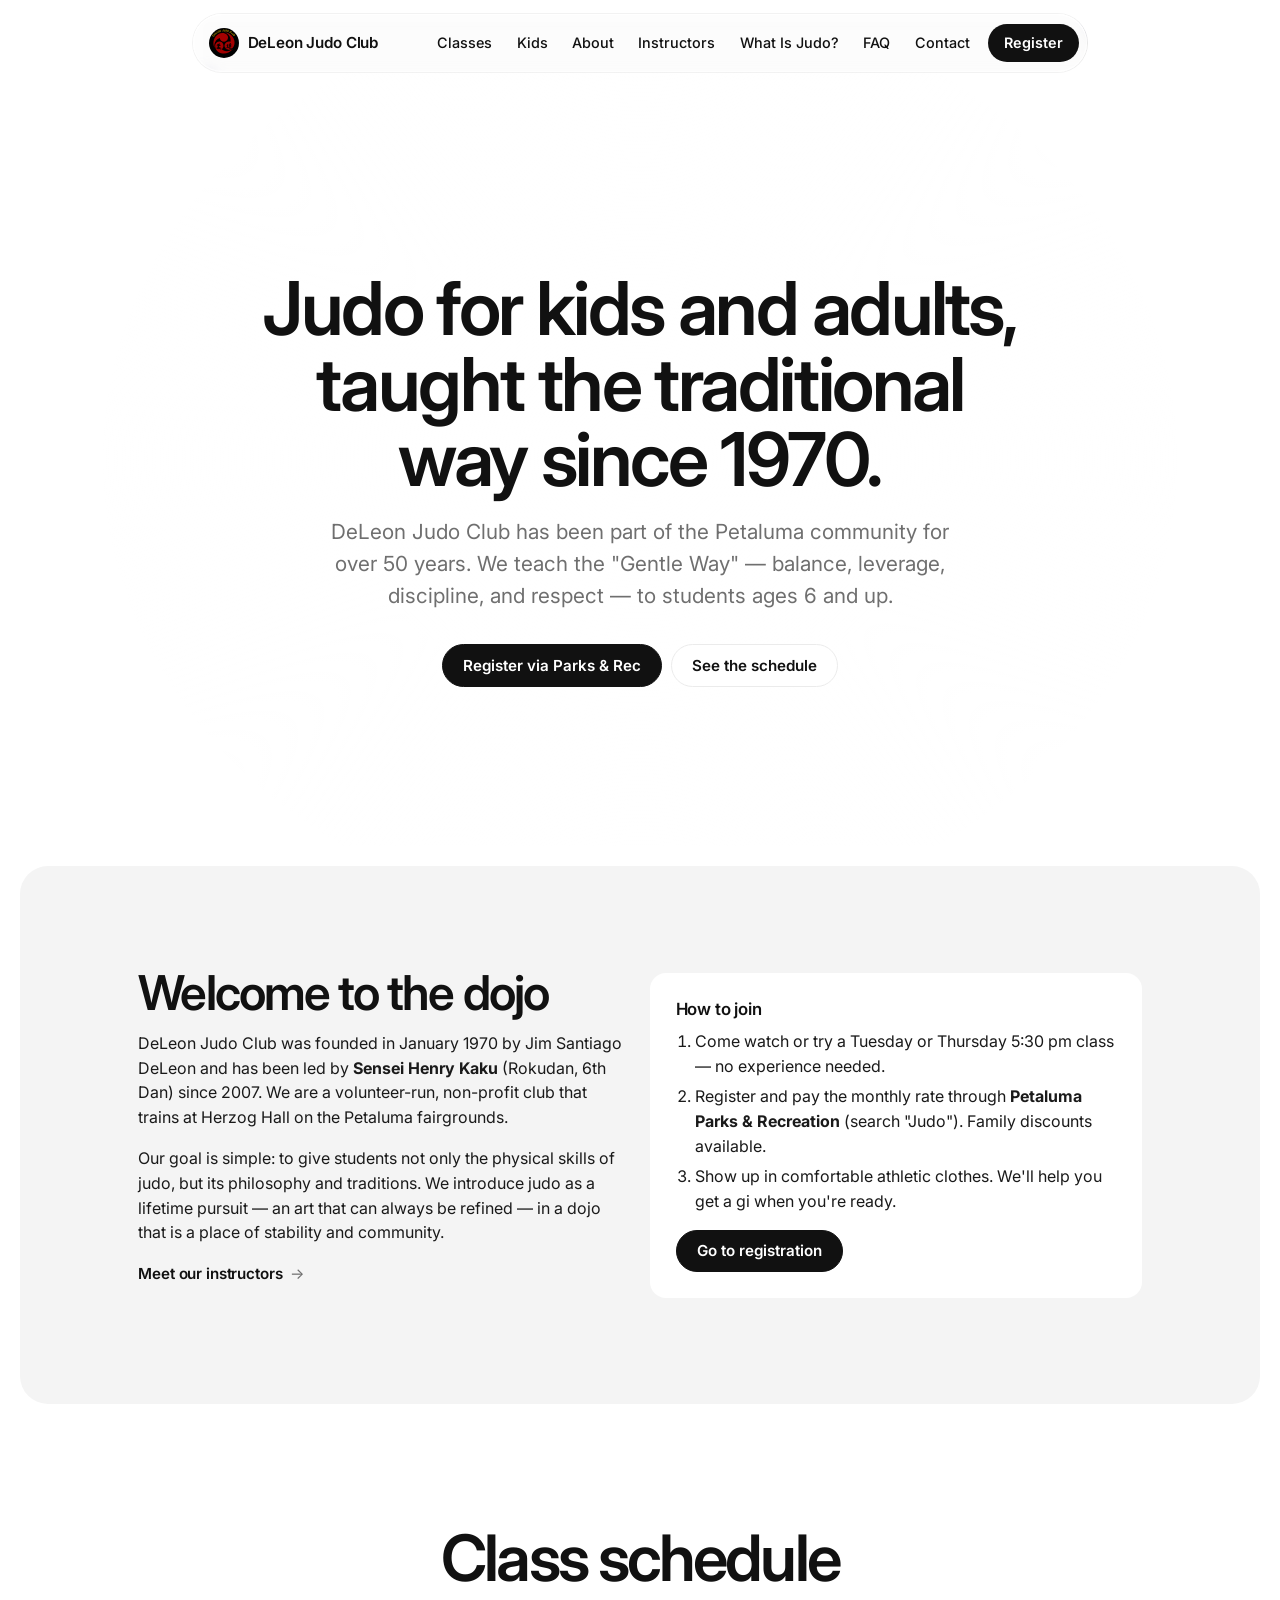
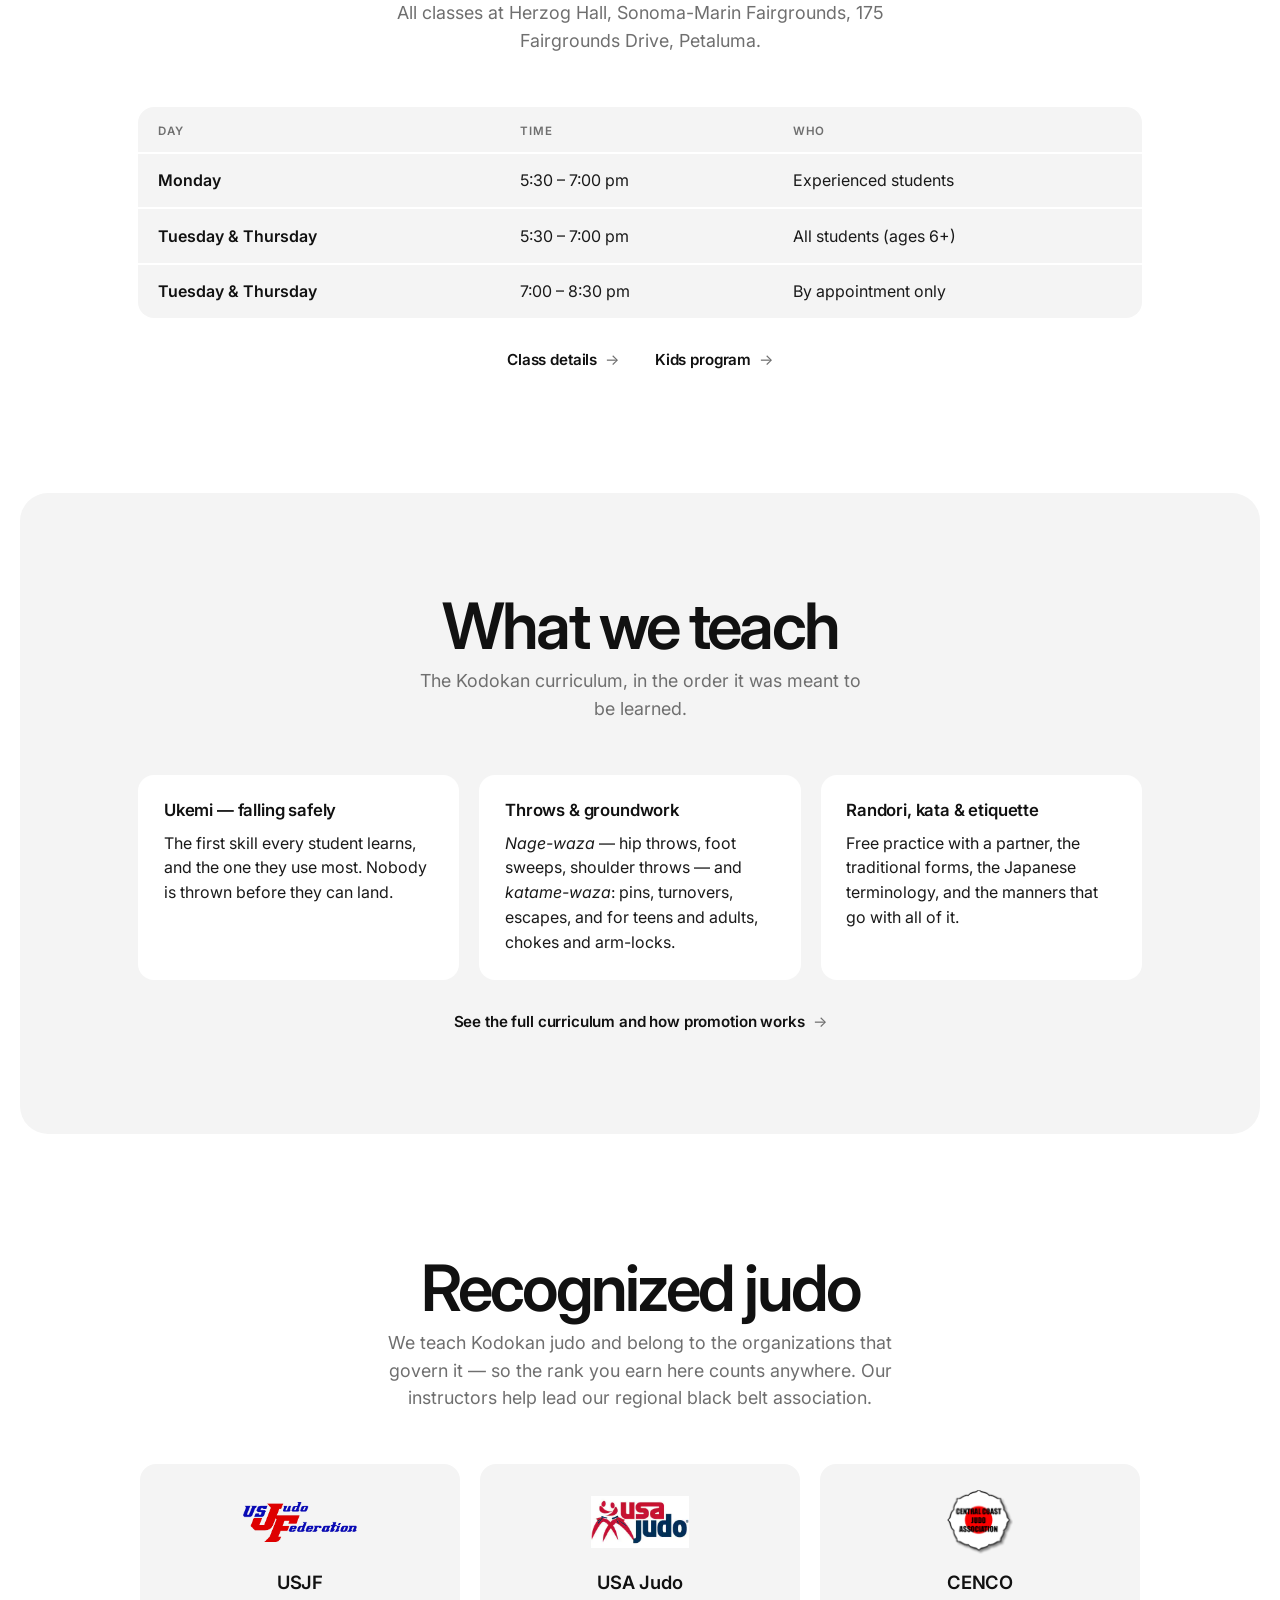
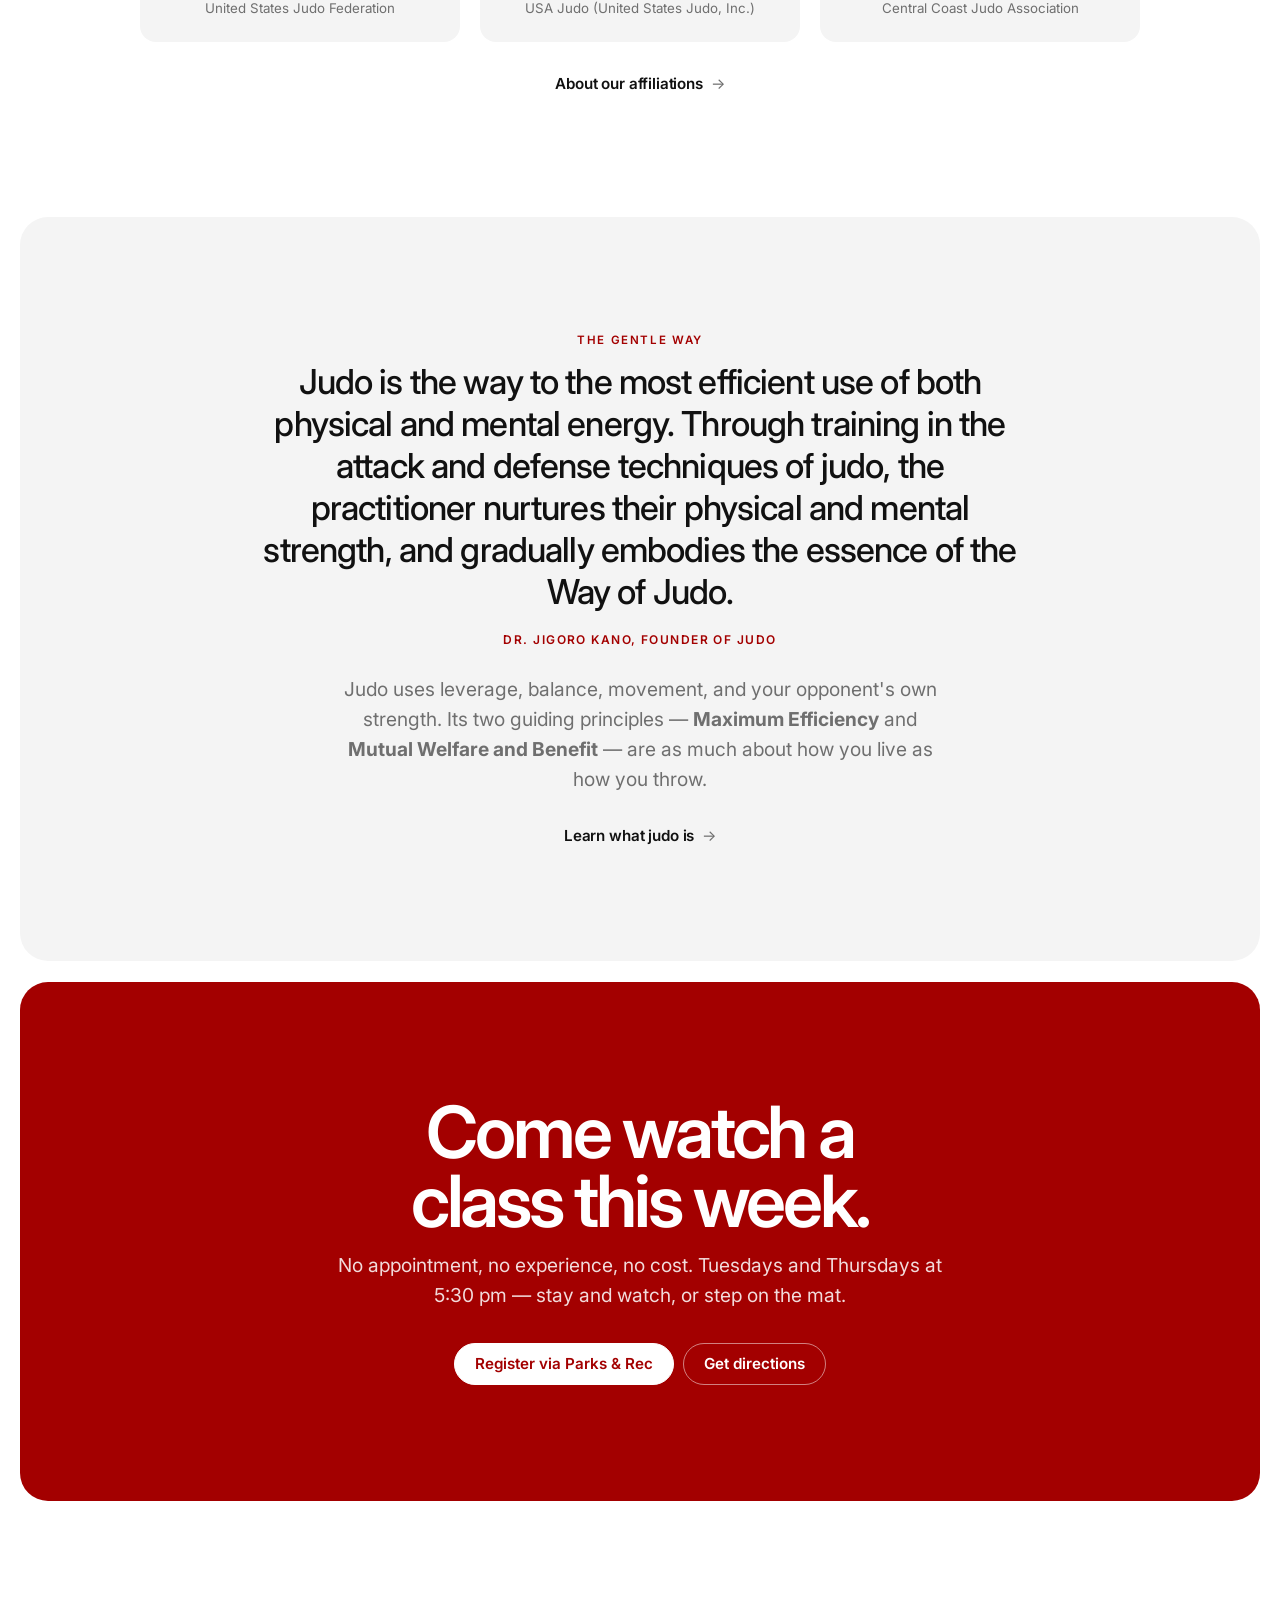
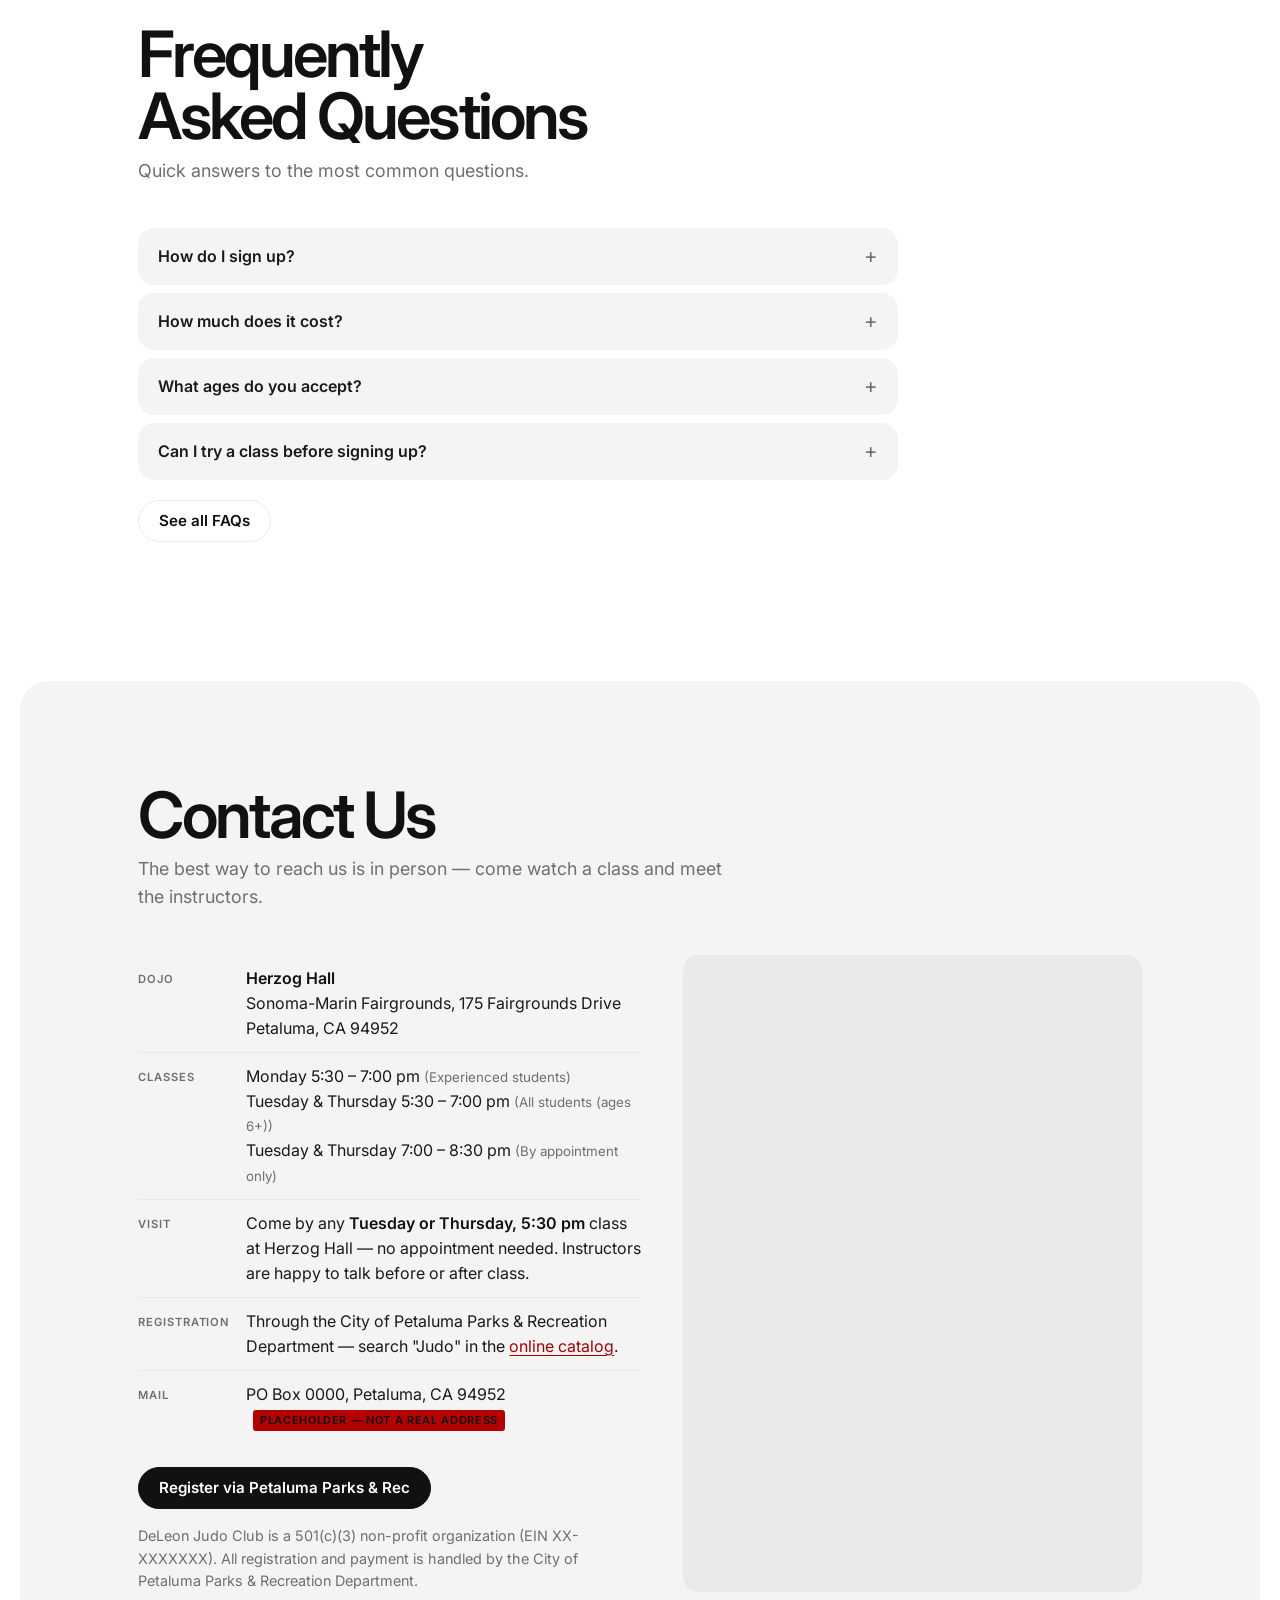
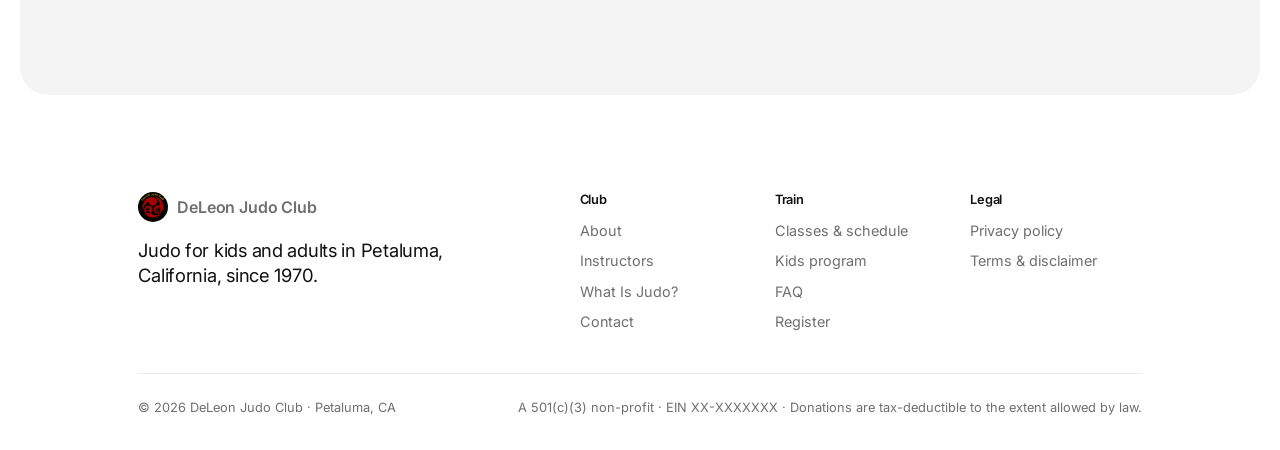
==== commit 2a8acf2d: "Bigger headline type scale, arrow-link style replaces inline arrows" ====
--- a/index.html
+++ b/index.html
@@ -56,7 +56,7 @@
           <h2>Welcome to the dojo</h2>
           <p>DeLeon Judo Club was founded in January 1970 by Jim Santiago DeLeon and has been led by <strong>Sensei Henry Kaku</strong> (Rokudan, 6th Dan) since 2007. We are a volunteer-run, non-profit club that trains at Herzog Hall on the Petaluma fairgrounds.</p>
           <p>Our goal is simple: to give students not only the physical skills of judo, but its philosophy and traditions. We introduce judo as a lifetime pursuit — an art that can always be refined — in a dojo that is a place of stability and community.</p>
-          <p><a href="instructors.html">Meet our instructors →</a></p>
+          <p><a class="link-arrow" href="instructors.html">Meet our instructors</a></p>
         </div>
         <div class="card">
           <h3>How to join</h3>
@@ -83,7 +83,10 @@
           <tbody data-schedule></tbody>
         </table>
       </div>
-      <p style="margin-top:1rem;text-align:center"><a href="classes.html">Class details →</a> &nbsp;·&nbsp; <a href="kids.html">Kids program →</a></p>
+      <div class="link-row">
+        <a class="link-arrow" href="classes.html">Class details</a>
+        <a class="link-arrow" href="kids.html">Kids program</a>
+      </div>
     </div>
   </section>
 
@@ -107,7 +110,7 @@
           <p>Free practice with a partner, the traditional forms, the Japanese terminology, and the manners that go with all of it.</p>
         </div>
       </div>
-      <p style="margin-top:1.5rem;text-align:center"><a href="classes.html#curriculum">See the full curriculum and how promotion works →</a></p>
+      <div class="link-row"><a class="link-arrow" href="classes.html#curriculum">See the full curriculum and how promotion works</a></div>
     </div>
   </section>
 
@@ -118,7 +121,7 @@
         <p>We teach Kodokan judo and belong to the organizations that govern it — so the rank you earn here counts anywhere. Our instructors help lead our regional black belt association.</p>
       </div>
       <div data-affiliations="brief"></div>
-      <p style="margin-top:1.5rem;text-align:center"><a href="about.html#affiliations">About our affiliations →</a></p>
+      <div class="link-row"><a class="link-arrow" href="about.html#affiliations">About our affiliations</a></div>
     </div>
   </section>
 
@@ -130,7 +133,7 @@
         <cite>Dr. Jigoro Kano, founder of Judo</cite>
       </blockquote>
       <p>Judo uses leverage, balance, movement, and your opponent's own strength. Its two guiding principles — <strong>Maximum Efficiency</strong> and <strong>Mutual Welfare and Benefit</strong> — are as much about how you live as how you throw.</p>
-      <p><a href="what-is-judo.html">Learn what judo is →</a></p>
+      <div class="link-row"><a class="link-arrow" href="what-is-judo.html">Learn what judo is</a></div>
     </div>
   </section>
 
--- a/css/styles.css
+++ b/css/styles.css
@@ -32,10 +32,13 @@
 img { max-width: 100%; display: block; }
 a { color: var(--red); text-decoration-thickness: 1px; text-underline-offset: 3px; }
 a:hover { color: var(--black); }
+/* Type scale. The jump from a headline to the body copy under it is the main
+   device on this site: headlines run 2.5–5x the 16px body, tightly tracked and
+   set at or below single leading; nothing lives in the middle of the scale. */
 h1, h2, h3, h4 { line-height: 1.2; margin: 0 0 0.6em; color: var(--black); font-weight: 600; letter-spacing: -0.02em; }
 h1 { font-size: clamp(2rem, 4vw, 2.6rem); letter-spacing: -0.03em; }
-h2 { font-size: clamp(1.7rem, 3vw, 2.5rem); letter-spacing: -0.03em; line-height: 1.1; }
-h3 { font-size: 1.1rem; letter-spacing: -0.01em; }
+h2 { font-size: clamp(1.9rem, 3.2vw, 2.6rem); letter-spacing: -0.035em; line-height: 1.05; }
+h3 { font-size: 1.05rem; letter-spacing: -0.01em; }
 p { margin: 0 0 1em; }
 small { color: var(--muted); }
 .wrap { max-width: var(--max); margin: 0 auto; padding: 0 clamp(1.25rem, 3vw, 2.5rem); }
@@ -62,6 +65,38 @@
 .btn.btn-outline:hover { background: var(--panel); border-color: var(--panel); color: var(--black); }
 .btn.btn-gold { background: var(--black); border-color: var(--black); color: #fff; }
 .btn.btn-gold:hover { background: #333; border-color: #333; }
+
+/* Arrow links — the quiet counterpart to a button. Black, no underline; a
+   muted arrow that slides on hover, so the link reads as a direction rather
+   than as decorated body text. Inline links inside prose stay red. */
+.link-arrow {
+  display: inline-flex;
+  align-items: center;
+  gap: 0.5rem;
+  color: var(--black);
+  text-decoration: none;
+  font-weight: 600;
+  font-size: 0.95rem;
+  letter-spacing: -0.01em;
+  line-height: 1.3;
+}
+.link-arrow::after {
+  content: "\2192";
+  font-weight: 400;
+  color: var(--muted);
+  transition: transform 0.2s ease, color 0.2s ease;
+}
+.link-arrow:hover { color: var(--black); }
+.link-arrow:hover::after { transform: translateX(4px); color: var(--black); }
+.link-arrow:focus-visible { outline: 2px solid var(--black); outline-offset: 4px; border-radius: 2px; }
+/* A row of them: centered under a grid or table, separated by space, not bullets. */
+.link-row { display: flex; flex-wrap: wrap; gap: 0.5rem 2.25rem; justify-content: center; margin: 2rem 0 0; }
+.link-row.left { justify-content: flex-start; }
+
+section.dark .link-arrow, .callout-section.red .link-arrow { color: #fff; }
+section.dark .link-arrow::after { color: var(--gold); }
+.callout-section.red .link-arrow::after { color: rgba(255,255,255,0.7); }
+.callout-section.red .link-arrow:hover::after { color: #fff; }
 
 /* Header / nav — a floating pill, centred, over the page. The header itself
    is transparent and lets clicks through; only the pill is interactive. */
@@ -185,17 +220,17 @@
 .page-head { padding: clamp(3rem, 7.5vw, 5.5rem) 0 clamp(2rem, 4vw, 3rem); text-align: center; }
 .page-head h1 {
   margin: 0 auto;
-  font-size: clamp(2.1rem, 6vw, 4rem);
-  line-height: 1.04;
-  letter-spacing: -0.035em;
-  max-width: 18ch;
+  font-size: clamp(2.4rem, 7vw, 4.75rem);
+  line-height: 0.98;
+  letter-spacing: -0.04em;
+  max-width: 16ch;
   text-wrap: balance;
 }
 .page-head p { margin: 1rem auto 0; color: var(--muted); max-width: 620px; font-size: clamp(1rem, 1.4vw, 1.2rem); text-wrap: pretty; }
 
 /* Sections — no dividers. Rhythm comes from whitespace, and from the
    alternating inset panels (.alt) that sit a gutter in from the viewport. */
-section { padding: clamp(3.5rem, 7vw, 6rem) 0; }
+section { padding: clamp(4rem, 8vw, 7rem) 0; }
 section.alt, section.dark, .callout-section.red {
   margin: var(--gutter);
   border-radius: var(--radius-lg);
@@ -206,11 +241,30 @@
 section.dark a { color: var(--gold); }
 section.dark .muted, section.dark .section-title p { color: #a8a8a8; }
 section.dark small { color: #a8a8a8; }
-.section-title { margin-bottom: 2rem; }
-.section-title h2 { margin-bottom: 0.35rem; }
-.section-title p { color: var(--muted); margin: 0; font-size: 1.05rem; text-wrap: pretty; }
-.section-title.center { text-align: center; max-width: 680px; margin-left: auto; margin-right: auto; margin-bottom: 2.75rem; }
-.section-title.center h2 { text-wrap: balance; }
+.section-title { margin-bottom: 2.75rem; }
+.section-title h2 {
+  font-size: clamp(2.5rem, 6vw, 4rem);
+  line-height: 0.96;
+  letter-spacing: -0.045em;
+  max-width: 16ch;
+  margin-bottom: 0.65rem;
+  text-wrap: balance;
+}
+.section-title p { color: var(--muted); margin: 0; font-size: clamp(1.02rem, 1.4vw, 1.15rem); max-width: 54ch; text-wrap: pretty; }
+.section-title.center { text-align: center; max-width: 820px; margin-left: auto; margin-right: auto; margin-bottom: 3.25rem; }
+.section-title.center h2 { max-width: 18ch; margin-left: auto; margin-right: auto; }
+.section-title.center p { max-width: 46ch; margin-left: auto; margin-right: auto; }
+
+/* Headlines inside a two-column prose block — a step down from a full-width
+   section title, still well clear of the body copy under them. */
+.grid-2 .prose > h2 {
+  font-size: clamp(2.1rem, 3.8vw, 3rem);
+  line-height: 0.99;
+  letter-spacing: -0.04em;
+  margin-bottom: 0.9rem;
+  text-wrap: balance;
+}
+.grid-2 .prose > h2:not(:first-child) { margin-top: 3rem; }
 .prose { max-width: 680px; }
 .prose ul, .prose ol { padding-left: 1.2rem; }
 .prose li { margin-bottom: 0.35rem; }
@@ -236,10 +290,10 @@
 .callout-section { padding: clamp(4rem, 9vw, 7.5rem) 0; text-align: center; }
 .callout-section .wrap { max-width: 880px; }
 .callout-section h2 {
-  font-size: clamp(1.9rem, 4.4vw, 3.2rem);
-  line-height: 1.05;
-  letter-spacing: -0.035em;
-  max-width: 20ch;
+  font-size: clamp(2.5rem, 6.5vw, 4.5rem);
+  line-height: 0.96;
+  letter-spacing: -0.045em;
+  max-width: 16ch;
   margin: 0 auto 1rem;
   text-wrap: balance;
 }
@@ -388,7 +442,7 @@
 
 /* Legal pages (privacy, terms) */
 .legal { max-width: 720px; }
-.legal h2 { font-size: 1.15rem; margin-top: 2.25rem; padding-top: 1.5rem; border-top: 1px solid var(--line); }
+.legal h2 { font-size: 1.15rem; line-height: 1.25; letter-spacing: -0.015em; margin-top: 2.25rem; padding-top: 1.5rem; border-top: 1px solid var(--line); }
 .legal h2:first-of-type { margin-top: 1.5rem; }
 .legal p, .legal li { color: var(--ink); }
 .legal .legal-meta { color: var(--muted); font-size: 0.9rem; }
@@ -423,7 +477,7 @@
 .person { padding: 2rem 0; border-bottom: 1px solid var(--line); }
 .person:first-child { padding-top: 0; }
 .person:last-child { border-bottom: 0; }
-.person h2 { font-size: 1.35rem; margin-bottom: 0.15rem; display: flex; align-items: center; gap: 0.6rem; flex-wrap: wrap; }
+.person h2 { font-size: 1.35rem; line-height: 1.25; letter-spacing: -0.02em; margin-bottom: 0.15rem; display: flex; align-items: center; gap: 0.6rem; flex-wrap: wrap; }
 .person .role { color: var(--muted); margin-bottom: 0.75rem; }
 .person p:last-child { margin-bottom: 0; }
 .belt { display: inline-block; font-size: 0.7rem; font-weight: 600; letter-spacing: 0.06em; text-transform: uppercase; padding: 0.2rem 0.55rem; border-radius: 999px; line-height: 1.4; vertical-align: middle; }
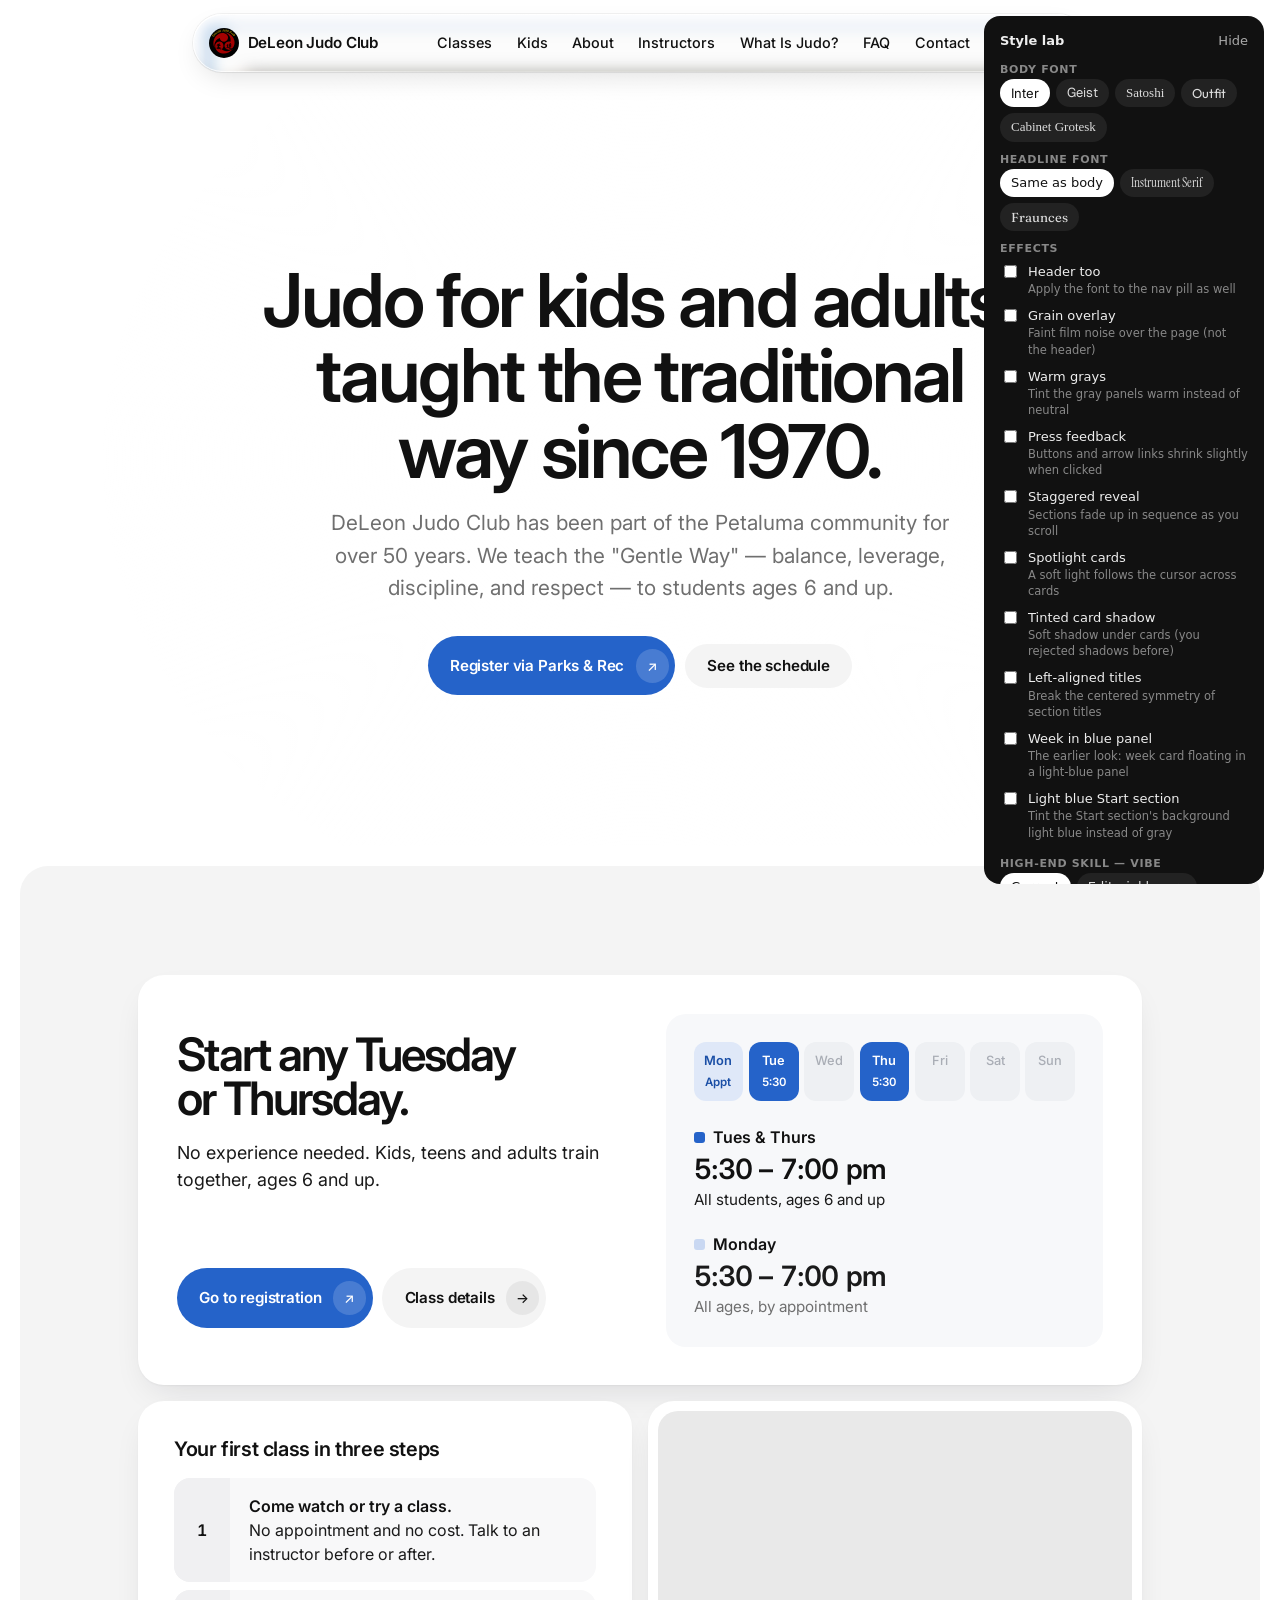
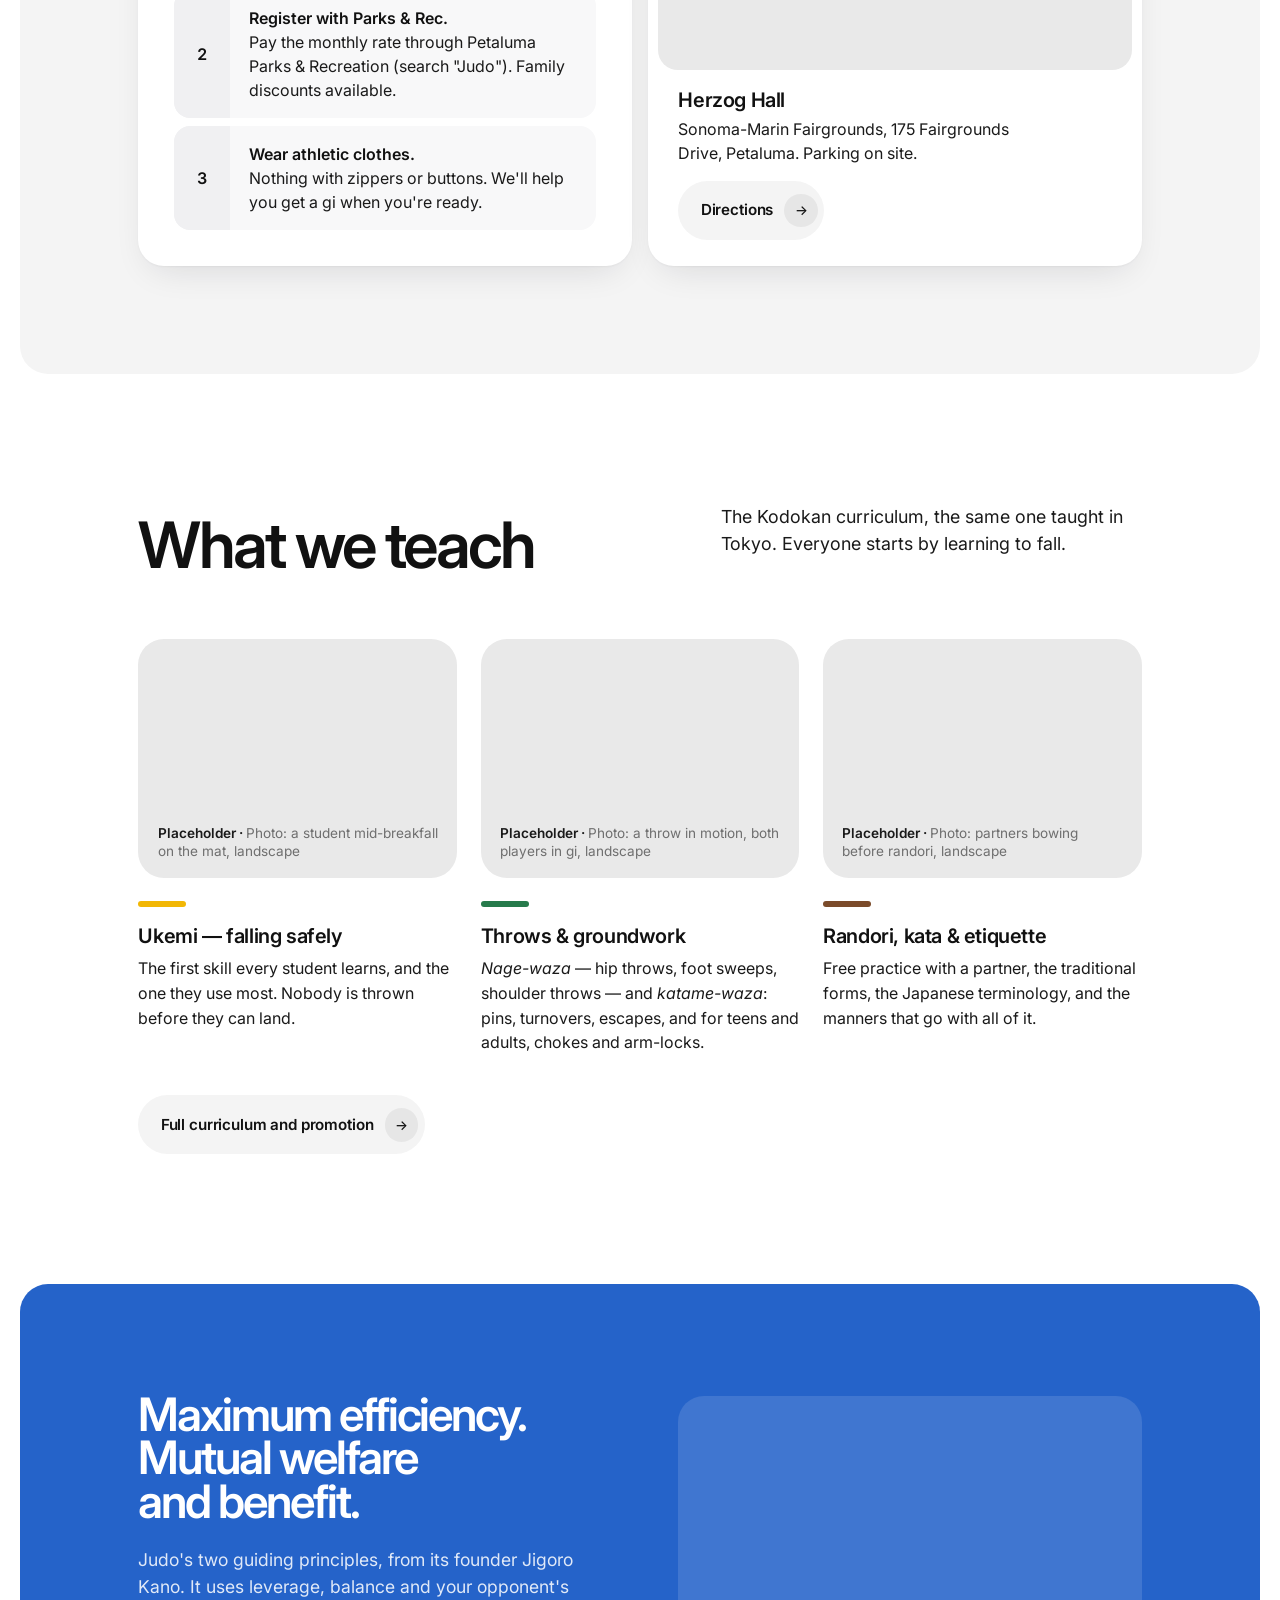
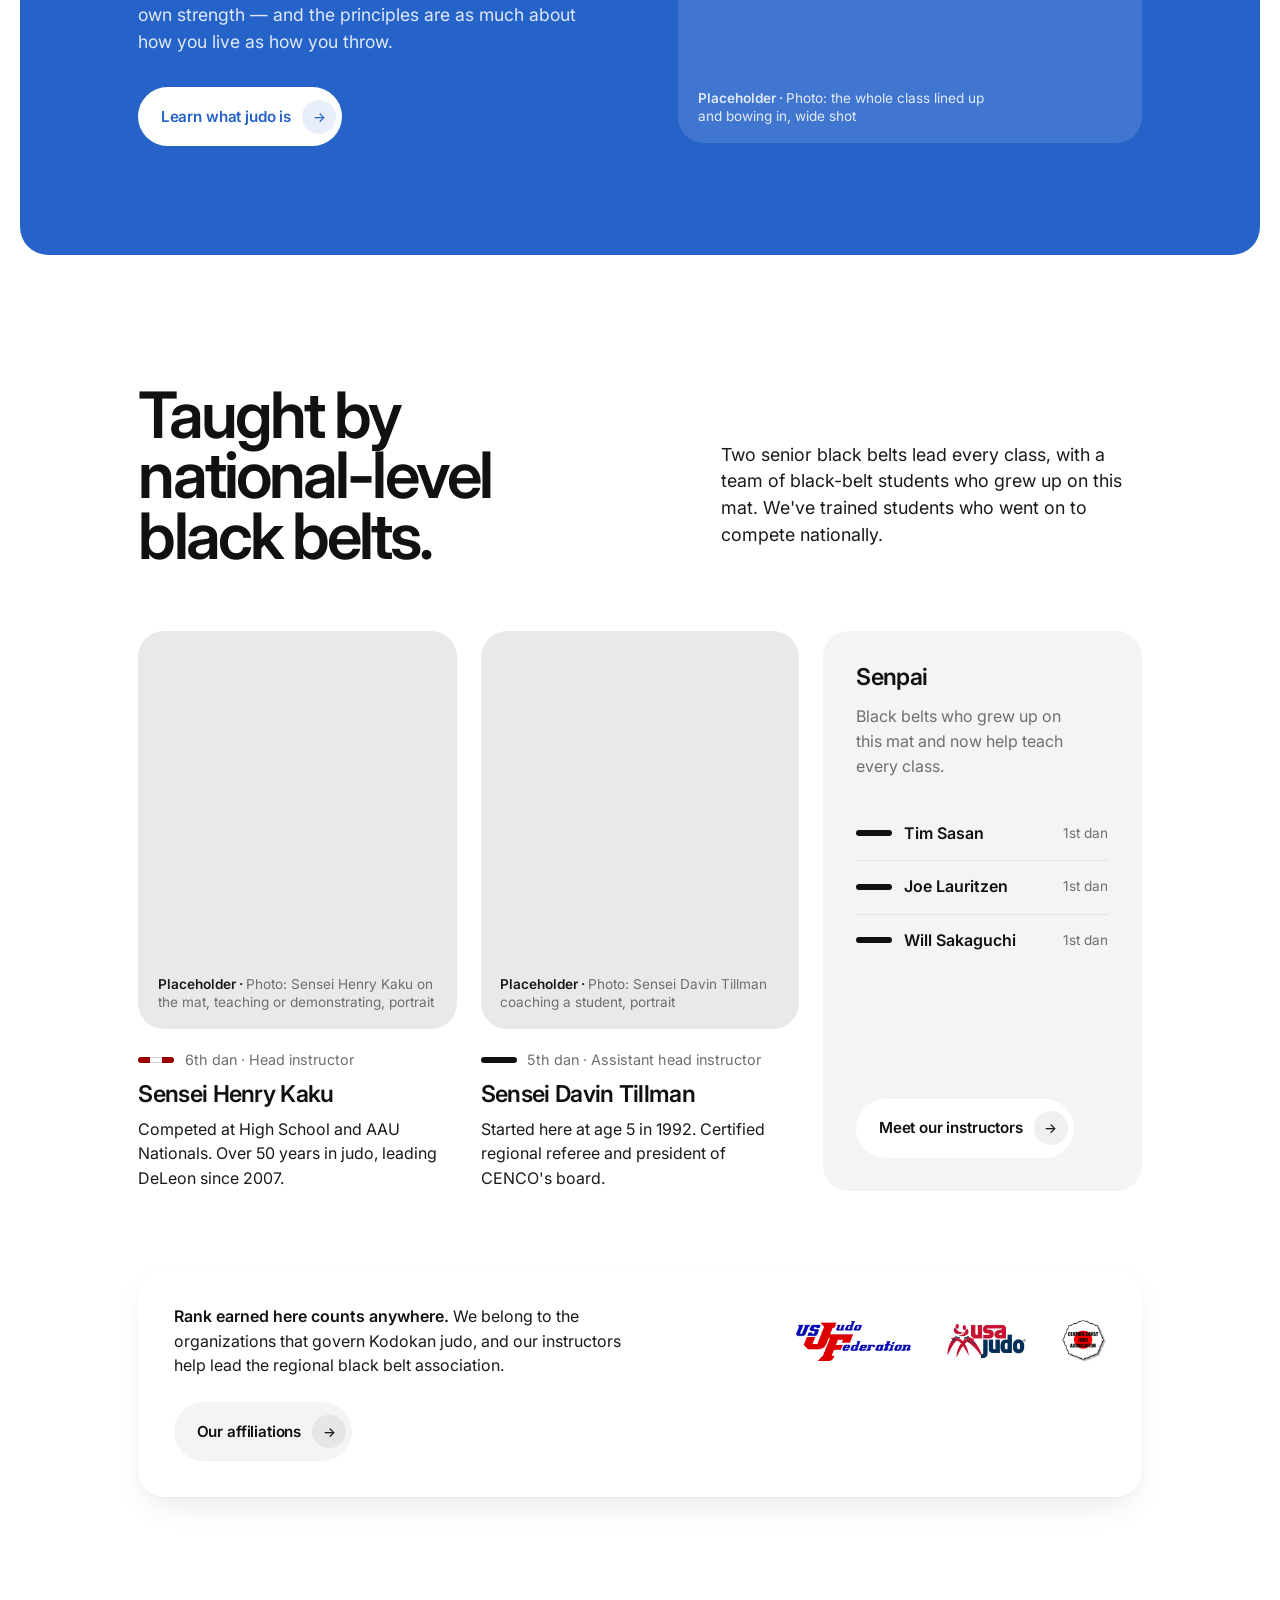
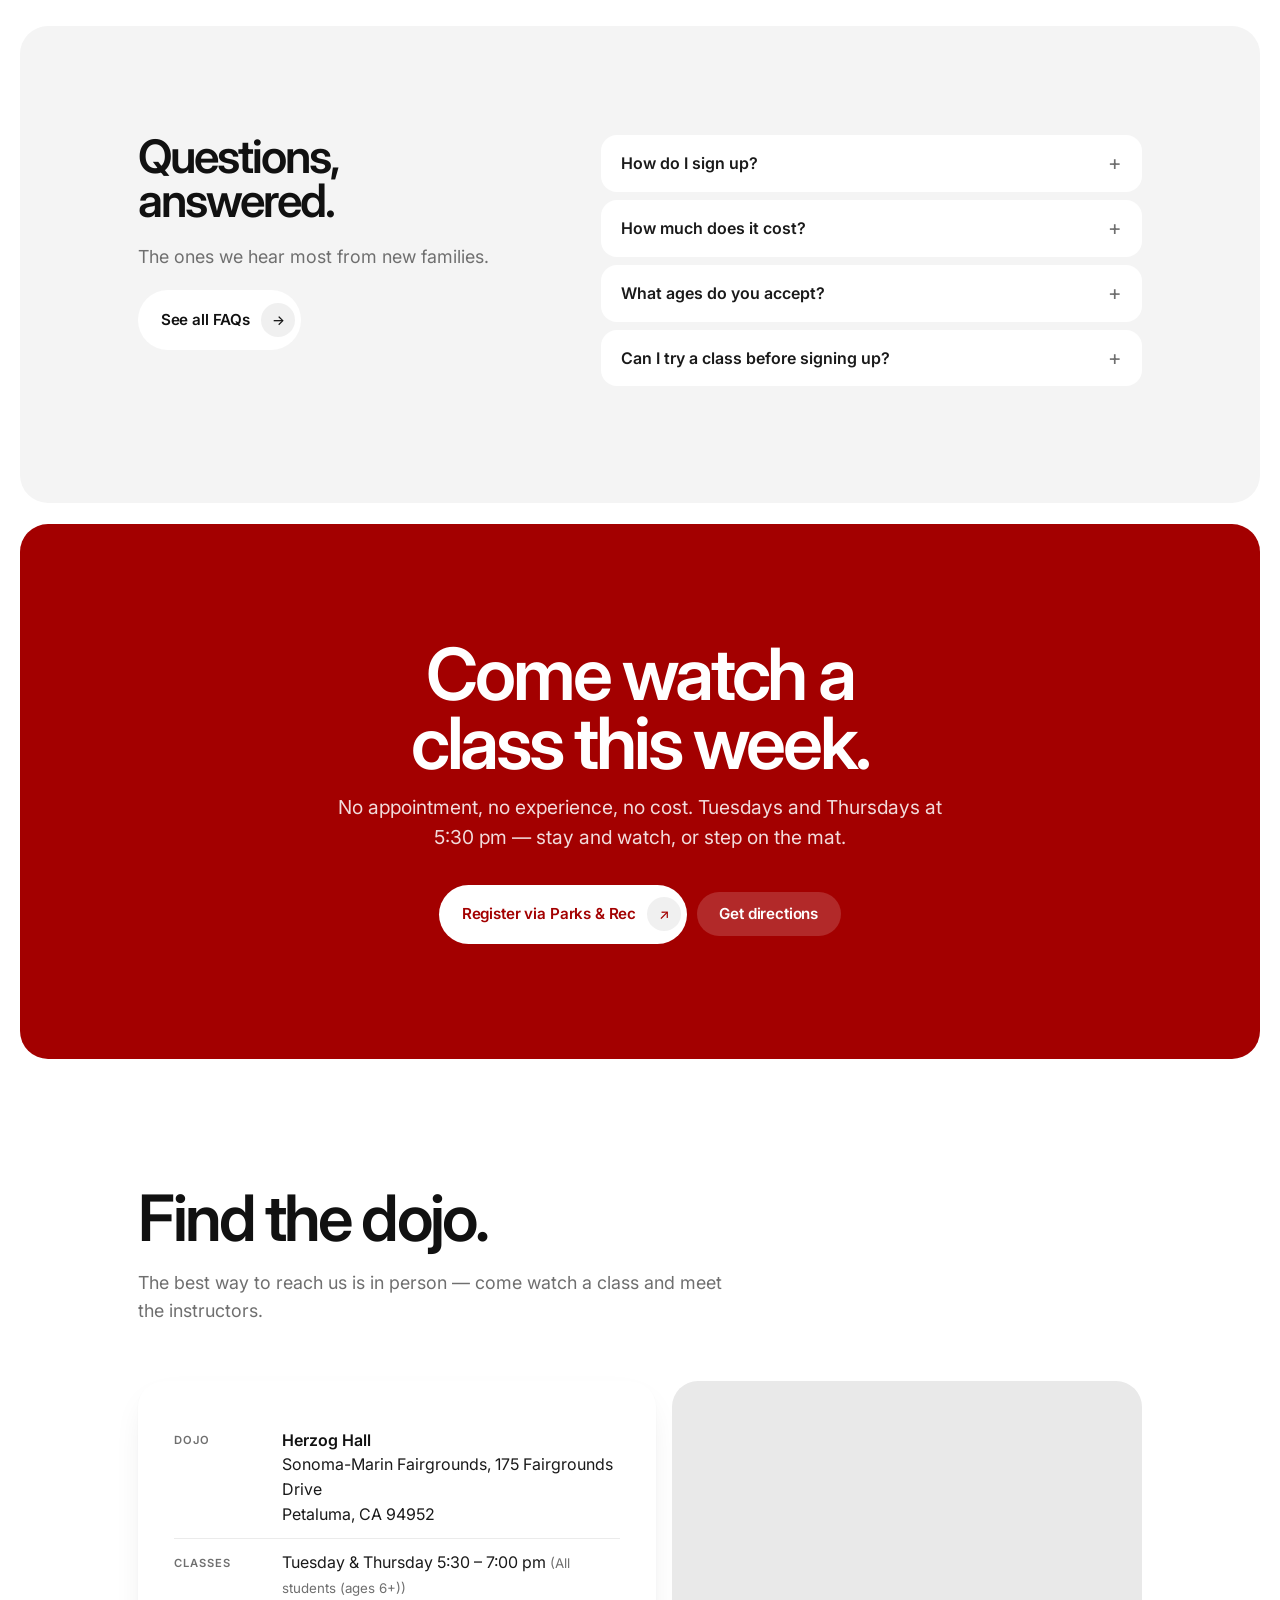
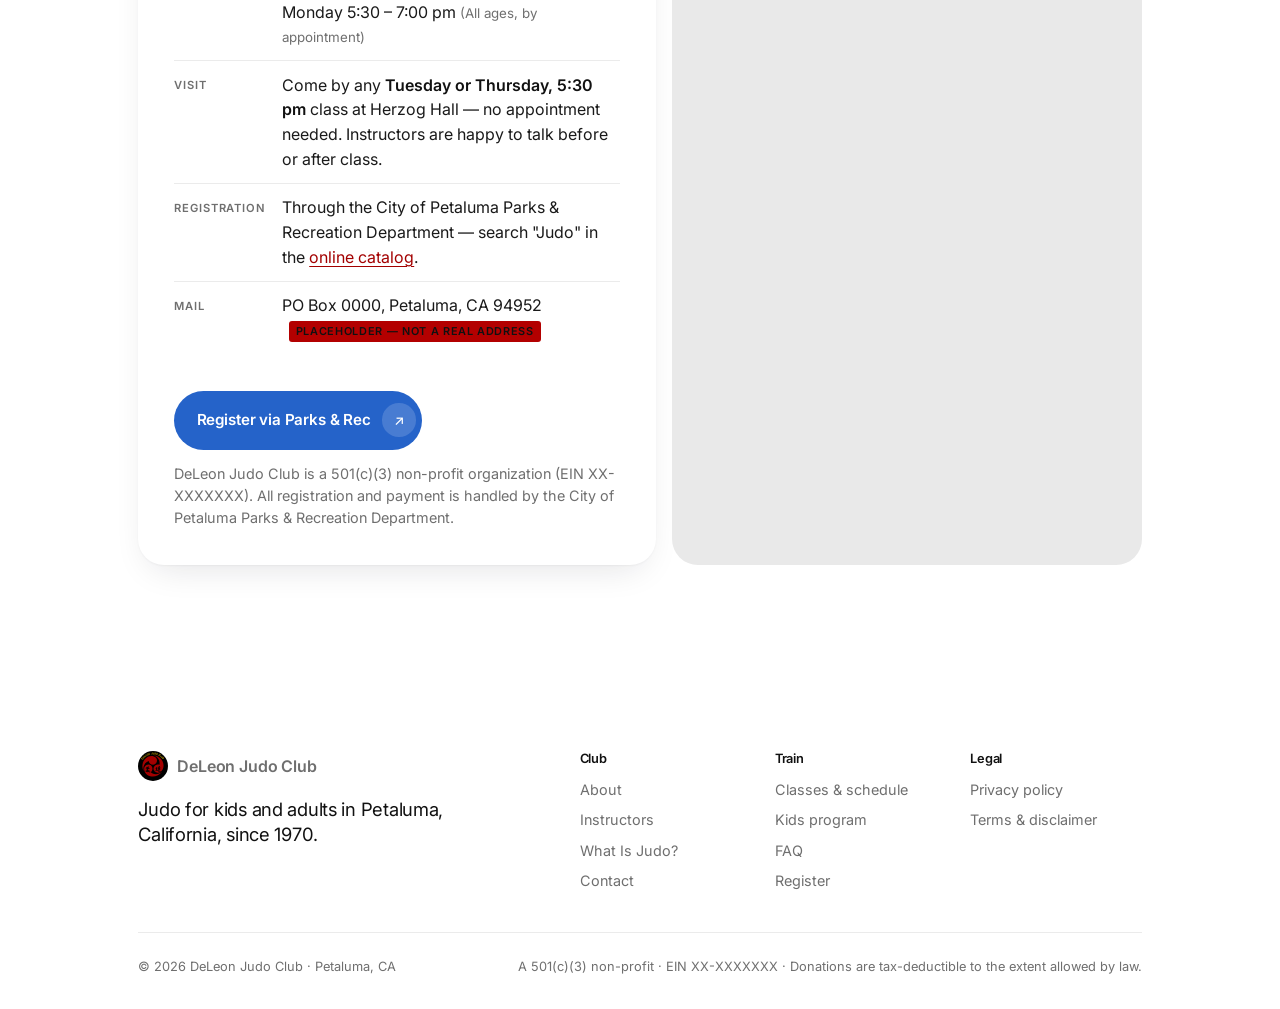
==== commit 7e3f0e59: "Redesign interior pages on the home page system Belt-colour cards, head-split headlines, one colour " ====
--- a/index.html
+++ b/index.html
@@ -49,23 +49,49 @@
     </div>
   </div>
 
+  <!-- Below the hero. Rhythm: panel, quiet, BLUE BAND, quiet, panel, RED CTA,
+       quiet — colour blocks never touch. Cards use the double-bezel (.shell >
+       .core). .ph blocks are photo placeholders; each caption names the shot.
+       [data-reveal] elements fade up as they scroll in (js/main.js). -->
+
   <section class="alt">
     <div class="wrap">
-      <div class="grid grid-2" style="align-items:center">
-        <div class="prose">
-          <h2>Welcome to the dojo</h2>
-          <p>DeLeon Judo Club was founded in January 1970 by Jim Santiago DeLeon and has been led by <strong>Sensei Henry Kaku</strong> (Rokudan, 6th Dan) since 2007. We are a volunteer-run, non-profit club that trains at Herzog Hall on the Petaluma fairgrounds.</p>
-          <p>Our goal is simple: to give students not only the physical skills of judo, but its philosophy and traditions. We introduce judo as a lifetime pursuit — an art that can always be refined — in a dojo that is a place of stability and community.</p>
-          <p><a class="link-arrow" href="instructors.html">Meet our instructors</a></p>
-        </div>
-        <div class="card">
-          <h3>How to join</h3>
-          <ol class="prose" style="padding-left:1.2rem;margin:0">
-            <li>Come watch or try a Tuesday or Thursday 5:30 pm class — no experience needed.</li>
-            <li>Register and pay the monthly rate through <strong>Petaluma Parks &amp; Recreation</strong> (search "Judo"). Family discounts available.</li>
-            <li>Show up in comfortable athletic clothes. We'll help you get a gi when you're ready.</li>
-          </ol>
-          <p style="margin:1rem 0 0"><a class="btn" data-register href="https://secure.rec1.com/CA/petaluma-ca/catalog">Go to registration</a></p>
+      <div class="grid-12">
+        <div class="shell span-12" data-reveal>
+          <div class="core start-card">
+            <div class="start-copy">
+              <h2>Start any Tuesday or Thursday.</h2>
+              <p class="lede">No experience needed. Kids, teens and adults train together, ages 6 and up.</p>
+              <div class="actions push">
+                <a class="btn" data-register href="https://secure.rec1.com/CA/petaluma-ca/catalog">Go to registration</a>
+                <a class="link-arrow" href="classes.html">Class details</a>
+              </div>
+            </div>
+            <div class="week-panel" data-week></div>
+          </div>
+        </div>
+
+        <div class="shell span-6" data-reveal>
+          <div class="core">
+            <h3 class="card-title">Your first class in three steps</h3>
+            <ol class="start-list">
+              <li><span><strong>Come watch or try a class.</strong> No appointment and no cost. Talk to an instructor before or after.</span></li>
+              <li><span><strong>Register with Parks &amp; Rec.</strong> Pay the monthly rate through Petaluma Parks &amp; Recreation (search "Judo"). Family discounts available.</span></li>
+              <li><span><strong>Wear athletic clothes.</strong> Nothing with zippers or buttons. We'll help you get a gi when you're ready.</span></li>
+            </ol>
+          </div>
+        </div>
+        <div class="shell span-6" data-reveal>
+          <div class="core place-card">
+            <iframe class="place-map" loading="lazy" title="Map to Herzog Hall" src="https://www.google.com/maps?q=Herzog%20Hall%2C%20Sonoma-Marin%20Fairgrounds%2C%20Petaluma%2C%20CA%2094952&amp;output=embed" referrerpolicy="no-referrer-when-downgrade"></iframe>
+            <div class="place-info">
+              <div>
+                <h3 class="card-title">Herzog Hall</h3>
+                <p>Sonoma-Marin Fairgrounds, 175 Fairgrounds Drive, Petaluma. Parking on site.</p>
+              </div>
+              <a class="link-arrow" href="https://www.google.com/maps/dir/?api=1&amp;destination=Herzog%20Hall%2C%20Sonoma-Marin%20Fairgrounds%2C%20Petaluma%2C%20CA%2094952" target="_blank" rel="noopener">Directions</a>
+            </div>
+          </div>
         </div>
       </div>
     </div>
@@ -73,69 +99,91 @@
 
   <section>
     <div class="wrap">
-      <div class="section-title center">
-        <h2>Class schedule</h2>
-        <p>All classes at Herzog Hall, Sonoma-Marin Fairgrounds, 175 Fairgrounds Drive, Petaluma.</p>
-      </div>
-      <div class="table-wrap">
-        <table class="schedule">
-          <thead><tr><th>Day</th><th>Time</th><th>Who</th></tr></thead>
-          <tbody data-schedule></tbody>
-        </table>
-      </div>
-      <div class="link-row">
-        <a class="link-arrow" href="classes.html">Class details</a>
-        <a class="link-arrow" href="kids.html">Kids program</a>
-      </div>
-    </div>
-  </section>
-
-  <section class="alt">
-    <div class="wrap">
-      <div class="section-title center">
+      <div class="head-split" data-reveal>
         <h2>What we teach</h2>
-        <p>The Kodokan curriculum, in the order it was meant to be learned.</p>
-      </div>
-      <div class="grid grid-3">
-        <div class="card">
+        <p class="lede">The Kodokan curriculum, the same one taught in Tokyo. Everyone starts by learning to fall.</p>
+      </div>
+      <ol class="belt-path">
+        <li style="--c: var(--belt-yellow)" data-reveal>
+          <div class="shell"><figure class="core ph"><figcaption>Photo: a student mid-breakfall on the mat, landscape</figcaption></figure></div>
           <h3>Ukemi — falling safely</h3>
           <p>The first skill every student learns, and the one they use most. Nobody is thrown before they can land.</p>
-        </div>
-        <div class="card">
+        </li>
+        <li style="--c: var(--belt-green)" data-reveal>
+          <div class="shell"><figure class="core ph"><figcaption>Photo: a throw in motion, both players in gi, landscape</figcaption></figure></div>
           <h3>Throws &amp; groundwork</h3>
           <p><em>Nage-waza</em> — hip throws, foot sweeps, shoulder throws — and <em>katame-waza</em>: pins, turnovers, escapes, and for teens and adults, chokes and arm-locks.</p>
-        </div>
-        <div class="card">
+        </li>
+        <li style="--c: var(--belt-brown)" data-reveal>
+          <div class="shell"><figure class="core ph"><figcaption>Photo: partners bowing before randori, landscape</figcaption></figure></div>
           <h3>Randori, kata &amp; etiquette</h3>
           <p>Free practice with a partner, the traditional forms, the Japanese terminology, and the manners that go with all of it.</p>
-        </div>
-      </div>
-      <div class="link-row"><a class="link-arrow" href="classes.html#curriculum">See the full curriculum and how promotion works</a></div>
+        </li>
+      </ol>
+      <div class="link-row left"><a class="link-arrow" href="classes.html#curriculum">Full curriculum and promotion</a></div>
+    </div>
+  </section>
+
+  <section class="band blue">
+    <div class="wrap band-split">
+      <div data-reveal>
+        <h2>Maximum efficiency. Mutual welfare and benefit.</h2>
+        <p>Judo's two guiding principles, from its founder Jigoro Kano. It uses leverage, balance and your opponent's own strength — and the principles are as much about how you live as how you throw.</p>
+        <div class="actions"><a class="link-arrow" href="what-is-judo.html">Learn what judo is</a></div>
+      </div>
+      <div class="shell on-colour" data-reveal><figure class="core ph on-colour"><figcaption>Photo: the whole class lined up and bowing in, wide shot</figcaption></figure></div>
     </div>
   </section>
 
   <section>
     <div class="wrap">
-      <div class="section-title center">
-        <h2>Recognized judo</h2>
-        <p>We teach Kodokan judo and belong to the organizations that govern it — so the rank you earn here counts anywhere. Our instructors help lead our regional black belt association.</p>
-      </div>
-      <div data-affiliations="brief"></div>
-      <div class="link-row"><a class="link-arrow" href="about.html#affiliations">About our affiliations</a></div>
-    </div>
-  </section>
-
-  <section class="callout-section alt">
-    <div class="wrap">
-      <p class="eyebrow">The Gentle Way</p>
-      <blockquote class="quote-lead">
-        Judo is the way to the most efficient use of both physical and mental energy. Through training in the attack and defense techniques of judo, the practitioner nurtures their physical and mental strength, and gradually embodies the essence of the Way of Judo.
-        <cite>Dr. Jigoro Kano, founder of Judo</cite>
-      </blockquote>
-      <p>Judo uses leverage, balance, movement, and your opponent's own strength. Its two guiding principles — <strong>Maximum Efficiency</strong> and <strong>Mutual Welfare and Benefit</strong> — are as much about how you live as how you throw.</p>
-      <div class="link-row"><a class="link-arrow" href="what-is-judo.html">Learn what judo is</a></div>
-    </div>
-  </section>
+      <div class="head-split">
+        <h2 data-reveal>Taught by national-level black belts.</h2>
+        <p class="lede" data-reveal>Two senior black belts lead every class, with a team of black-belt students who grew up on this mat. We've trained students who went on to compete nationally.</p>
+      </div>
+
+      <div class="faculty">
+        <article class="mentor" data-reveal>
+          <figure class="ph portrait"><figcaption>Photo: Sensei Henry Kaku on the mat, teaching or demonstrating, portrait</figcaption></figure>
+          <div class="mentor-meta">
+            <span class="obi obi-kohaku" aria-hidden="true"></span>
+            <p class="rank">6th dan · Head instructor</p>
+          </div>
+          <h3>Sensei Henry Kaku</h3>
+          <p>Competed at High School and AAU Nationals. Over 50 years in judo, leading DeLeon since 2007.</p>
+        </article>
+        <article class="mentor" data-reveal style="--d: 90ms">
+          <figure class="ph portrait"><figcaption>Photo: Sensei Davin Tillman coaching a student, portrait</figcaption></figure>
+          <div class="mentor-meta">
+            <span class="obi" aria-hidden="true"></span>
+            <p class="rank">5th dan · Assistant head instructor</p>
+          </div>
+          <h3>Sensei Davin Tillman</h3>
+          <p>Started here at age 5 in 1992. Certified regional referee and president of CENCO's board.</p>
+        </article>
+        <aside class="senpai-panel" data-reveal style="--d: 180ms" aria-label="Senpai">
+          <h3>Senpai</h3>
+          <p>Black belts who grew up on this mat and now help teach every class.</p>
+          <ul class="senpai-list">
+            <li><span class="obi" aria-hidden="true"></span>Tim Sasan<small>1st dan</small></li>
+            <li><span class="obi" aria-hidden="true"></span>Joe Lauritzen<small>1st dan</small></li>
+            <li><span class="obi" aria-hidden="true"></span>Will Sakaguchi<small>1st dan</small></li>
+          </ul>
+          <a class="link-arrow" href="instructors.html">Meet our instructors</a>
+        </aside>
+      </div>
+
+      <div class="shell recognized-shell" data-reveal>
+        <div class="core recognized">
+          <p><strong>Rank earned here counts anywhere.</strong> We belong to the organizations that govern Kodokan judo, and our instructors help lead the regional black belt association.</p>
+          <div data-affiliations="logos"></div>
+          <a class="link-arrow" href="about.html#affiliations">Our affiliations</a>
+        </div>
+      </div>
+    </div>
+  </section>
+
+  <section id="faq" class="alt" data-limit="4"></section>
 
   <section class="callout-section red">
     <div class="wrap">
@@ -148,8 +196,7 @@
     </div>
   </section>
 
-  <section id="faq" data-limit="4"></section>
-  <section id="contact" class="alt"></section>
+  <section id="contact"></section>
 </main>
 
 <footer class="site-footer">
@@ -199,5 +246,6 @@
 
 <script src="js/main.js"></script>
 <script src="js/liquid-glass.js"></script>
+<script src="js/style-lab.js"></script>
 </body>
 </html>
--- a/css/styles.css
+++ b/css/styles.css
@@ -1,7 +1,7 @@
 /* DeLeon Judo Club — styles
  * Look: white page, floating pill nav, big inset rounded panels instead of
  * bands and borders, generous vertical rhythm, black pill buttons. Red stays
- * the accent (links, eyebrows, the red callout band). */
+ * the accent (links, the red callout band). */
 :root {
   --red: #a30000;
   --black: #111111;
@@ -12,6 +12,17 @@
   --panel: #f4f4f4;
   --panel-deep: #e9e9e9;
   --gold: #ffcc00;
+  /* Judo belt colours, in kyu order — accents that break up the white page.
+     Used as tile fills and small markers, never as text on white (yellow
+     fails contrast; --belt-yellow-ink is the readable version). */
+  --belt-yellow: #f2b705;
+  --belt-yellow-ink: #8a6800;
+  --belt-orange: #b9530f;  /* deep enough for white text (4.9:1) */
+  --belt-green: #267a4b;   /* 5.3:1 with white */
+  --belt-blue: #2563c9;
+  --belt-blue-deep: #1b4fa6;   /* hover / pressed */
+  --belt-purple: #6d4ab0;
+  --belt-brown: #7b4b2a;
   --max: 1080px;
   --gutter: clamp(12px, 1.6vw, 24px);   /* inset of panels from the viewport edge */
   --radius: 16px;                        /* cards, tables, FAQ rows */
@@ -43,60 +54,70 @@
 small { color: var(--muted); }
 .wrap { max-width: var(--max); margin: 0 auto; padding: 0 clamp(1.25rem, 3vw, 2.5rem); }
 .muted { color: var(--muted); }
-.eyebrow { color: var(--red); text-transform: uppercase; letter-spacing: 0.14em; font-size: 0.72rem; font-weight: 600; margin-bottom: 1rem; }
 .sr-only { position: absolute; width: 1px; height: 1px; overflow: hidden; clip: rect(0 0 0 0); white-space: nowrap; }
 
-/* Buttons — pills. Primary is black; outline is white with a hairline. */
-.btn {
-  display: inline-block;
-  padding: 0.7rem 1.25rem;
+/* Buttons — pills on a heavy custom curve. Primary is belt blue; secondary
+   (.btn-outline and .link-arrow) is a flat tone step. Arrow buttons carry the
+   arrow in its own circle, flush to the right, which nudges on hover. */
+:root { --spring: cubic-bezier(0.32, 0.72, 0, 1); }
+.btn, .link-arrow {
+  display: inline-flex;
+  align-items: center;
+  gap: 0.7rem;
+  padding: 0.8rem 1.4rem;
+  border: 0;
   border-radius: 999px;
   font-weight: 600;
   font-size: 0.95rem;
   line-height: 1.2;
+  letter-spacing: -0.01em;
   text-decoration: none;
-  border: 1px solid var(--black);
-  background: var(--black);
-  color: #fff;
-  transition: background 0.2s ease, color 0.2s ease, border-color 0.2s ease;
-}
-.btn:hover { background: #333; border-color: #333; color: #fff; }
-.btn.btn-outline { background: #fff; color: var(--black); border-color: var(--line); }
-.btn.btn-outline:hover { background: var(--panel); border-color: var(--panel); color: var(--black); }
-.btn.btn-gold { background: var(--black); border-color: var(--black); color: #fff; }
-.btn.btn-gold:hover { background: #333; border-color: #333; }
-
-/* Arrow links — the quiet counterpart to a button. Black, no underline; a
-   muted arrow that slides on hover, so the link reads as a direction rather
-   than as decorated body text. Inline links inside prose stay red. */
-.link-arrow {
-  display: inline-flex;
-  align-items: center;
-  gap: 0.5rem;
-  color: var(--black);
-  text-decoration: none;
-  font-weight: 600;
-  font-size: 0.95rem;
-  letter-spacing: -0.01em;
-  line-height: 1.3;
-}
-.link-arrow::after {
-  content: "\2192";
-  font-weight: 400;
-  color: var(--muted);
-  transition: transform 0.2s ease, color 0.2s ease;
-}
-.link-arrow:hover { color: var(--black); }
-.link-arrow:hover::after { transform: translateX(4px); color: var(--black); }
-.link-arrow:focus-visible { outline: 2px solid var(--black); outline-offset: 4px; border-radius: 2px; }
-/* A row of them: centered under a grid or table, separated by space, not bullets. */
-.link-row { display: flex; flex-wrap: wrap; gap: 0.5rem 2.25rem; justify-content: center; margin: 2rem 0 0; }
+  cursor: pointer;
+  transition: background 0.5s var(--spring), color 0.5s var(--spring), transform 0.5s var(--spring);
+}
+.btn { background: var(--belt-blue); color: #fff; }
+.btn:hover { background: var(--belt-blue-deep); color: #fff; }
+.btn:active, .link-arrow:active { transform: scale(0.98); }
+.btn:focus-visible, .link-arrow:focus-visible { outline: 2px solid var(--belt-blue); outline-offset: 3px; }
+.btn.btn-outline, .link-arrow { background: var(--panel); color: var(--black); }
+.btn.btn-outline:hover, .link-arrow:hover { background: var(--panel-deep); color: var(--black); }
+.btn.btn-gold { background: var(--belt-blue); color: #fff; }
+
+/* The nested arrow: primary buttons and .link-arrow get it; .btn-outline
+   stays plain text so a pair never shows two arrows. */
+.btn:not(.btn-outline), .link-arrow { padding-right: 0.4rem; }
+.btn:not(.btn-outline)::after, .link-arrow::after {
+  content: "\2197";
+  display: inline-grid;
+  place-items: center;
+  width: 2.1rem;
+  height: 2.1rem;
+  border-radius: 50%;
+  font-size: 0.85rem;
+  font-weight: 500;
+  background: rgba(255, 255, 255, 0.16);
+  transition: transform 0.5s var(--spring), background 0.5s var(--spring);
+}
+.link-arrow::after { content: "\2192"; background: rgba(0, 0, 0, 0.06); }
+.btn:not(.btn-outline):hover::after, .link-arrow:hover::after { transform: translate(3px, -1px) scale(1.05); }
+.link-arrow:hover::after { transform: translateX(3px) scale(1.05); }
+
+/* On a gray surface, flip secondaries to white */
+section.alt .link-arrow, section.alt .btn.btn-outline, .core-panel .link-arrow { background: var(--bg); }
+section.alt .link-arrow:hover, section.alt .btn.btn-outline:hover { background: #fafafa; }
+section.alt .core .link-arrow { background: var(--panel); }
+section.alt .core .link-arrow:hover { background: var(--panel-deep); }
+/* On colour: white button with the colour as text, or translucent on red/dark */
+section.band .link-arrow { background: #fff; color: var(--belt-blue); }
+section.band .link-arrow:hover { background: rgba(255, 255, 255, 0.9); color: var(--belt-blue); }
+section.band .link-arrow::after { background: rgba(37, 99, 201, 0.1); }
+section.dark .link-arrow { background: rgba(255, 255, 255, 0.16); color: #fff; }
+section.dark .link-arrow:hover { background: rgba(255, 255, 255, 0.26); color: #fff; }
+section.dark .link-arrow::after { background: rgba(255, 255, 255, 0.14); }
+/* A row of them */
+.link-row { display: flex; flex-wrap: wrap; gap: 0.6rem; justify-content: center; margin: 2.5rem 0 0; }
 .link-row.left { justify-content: flex-start; }
-
-section.dark .link-arrow, .callout-section.red .link-arrow { color: #fff; }
-section.dark .link-arrow::after { color: var(--gold); }
-.callout-section.red .link-arrow::after { color: rgba(255,255,255,0.7); }
-.callout-section.red .link-arrow:hover::after { color: #fff; }
+.actions { display: flex; flex-wrap: wrap; gap: 0.6rem; align-items: center; }
 
 /* Header / nav — a floating pill, centred, over the page. The header itself
    is transparent and lets clicks through; only the pill is interactive. */
@@ -121,7 +142,28 @@
   background: rgba(255, 255, 255, 0.42);
   -webkit-backdrop-filter: blur(12px) brightness(0.98) saturate(1.4);
   backdrop-filter: blur(12px) brightness(0.98) saturate(1.4);
-  box-shadow: inset 0 0 0 1px rgba(255, 255, 255, 0.7), inset 0 1px 0 rgba(255, 255, 255, 0.85), 0 0 0 1px rgba(0, 0, 0, 0.05);
+  /* Rim, a faint inner depth at the bottom edge, then a soft lift off the
+     page: a tight contact shadow plus a wide, low-opacity ambient one. */
+  box-shadow:
+    inset 0 1px 0 rgba(255, 255, 255, 0.85),
+    inset 0 -6px 12px -8px rgba(0, 0, 0, 0.08),
+    0 0 0 1px rgba(0, 0, 0, 0.05),
+    0 1px 2px rgba(0, 0, 0, 0.04),
+    0 10px 30px -10px rgba(0, 0, 0, 0.16);
+}
+/* Specular edge: a 1px gradient ring, bright where light would catch the
+   top-left and bottom-right of the glass, nearly clear along the sides. */
+.site-header .wrap::before {
+  content: "";
+  position: absolute;
+  inset: 0;
+  border-radius: inherit;
+  padding: 1px;
+  background: linear-gradient(135deg, rgba(255, 255, 255, 0.95), rgba(255, 255, 255, 0.25) 35%, rgba(255, 255, 255, 0.1) 65%, rgba(255, 255, 255, 0.75));
+  -webkit-mask: linear-gradient(#000 0 0) content-box, linear-gradient(#000 0 0);
+  -webkit-mask-composite: xor;
+  mask-composite: exclude;
+  pointer-events: none;
 }
 .brand { display: flex; align-items: center; gap: 0.55rem; color: var(--black); text-decoration: none; font-weight: 600; font-size: 0.95rem; letter-spacing: -0.01em; white-space: nowrap; }
 .brand img { width: 30px; height: 30px; }
@@ -230,8 +272,8 @@
 
 /* Sections — no dividers. Rhythm comes from whitespace, and from the
    alternating inset panels (.alt) that sit a gutter in from the viewport. */
-section { padding: clamp(4rem, 8vw, 7rem) 0; }
-section.alt, section.dark, .callout-section.red {
+section { padding: clamp(5rem, 8.5vw, 8rem) 0; }
+section.alt, section.dark, .callout-section:is(.red, .green, .orange, .black) {
   margin: var(--gutter);
   border-radius: var(--radius-lg);
 }
@@ -282,6 +324,266 @@
 .card .rank { color: var(--red); font-weight: 600; font-size: 0.75rem; text-transform: uppercase; letter-spacing: 0.08em; margin-bottom: 0.5rem; }
 .card p:last-child { margin-bottom: 0; }
 
+/* Bento — a 6-column grid of tiles in mixed sizes. Tiles are flat: a tone
+   step (gray on white, white on a gray panel) or a solid belt colour. */
+.bento { display: grid; grid-template-columns: repeat(6, 1fr); gap: 1rem; }
+.tile {
+  grid-column: span 2;
+  display: flex;
+  flex-direction: column;
+  gap: 0.75rem;
+  min-width: 0;
+  background: var(--panel);
+  border-radius: 24px;
+  padding: clamp(1.4rem, 2.6vw, 2.1rem);
+}
+section.alt .tile { background: var(--bg); }
+.tile > * { margin: 0; }
+.tile h2 { font-size: clamp(2rem, 3.6vw, 2.9rem); line-height: 0.98; letter-spacing: -0.04em; text-wrap: balance; }
+.tile h3 { font-size: 1.2rem; letter-spacing: -0.02em; }
+.tile p { color: var(--ink); text-wrap: pretty; }
+.tile .push { margin-top: auto; } /* pins a link or button to the tile's bottom edge */
+.tile.span-3 { grid-column: span 3; }
+.tile.span-4 { grid-column: span 4; }
+.tile.span-6 { grid-column: span 6; }
+.tile.row-2 { grid-row: span 2; }
+
+/* Solid belt tiles */
+.tile.fill { color: #fff; }
+.tile.fill :is(h2, h3, p, strong) { color: inherit; }
+.tile.fill-yellow { background: var(--belt-yellow); color: var(--black); }
+.tile.fill-orange { background: var(--belt-orange); }
+.tile.fill-green  { background: var(--belt-green); }
+.tile.fill-blue   { background: var(--belt-blue); }
+.tile.fill-black  { background: var(--black); }
+.tile.fill-red    { background: var(--red); }
+
+/* Split section — a left-aligned title beside its content */
+.split { display: grid; grid-template-columns: minmax(0, 5fr) minmax(0, 7fr); gap: clamp(2rem, 5vw, 4.5rem); align-items: start; }
+.split .section-title { margin: 0; }
+.split .section-title h2 { font-size: clamp(2.3rem, 4.6vw, 3.6rem); }
+.split .link-row { justify-content: flex-start; margin-top: 1.5rem; }
+
+/* ---------- Cards ----------
+   A white card on a soft, wide shadow. .shell is the card's outer box (kept
+   so photos and cards share markup); .core is the card face. Photos never
+   get a shadow — they stay flat. */
+:root { --soft-shadow: 0 1px 2px rgba(20, 24, 32, 0.04), 0 14px 36px -14px rgba(20, 24, 32, 0.14); }
+.shell { --r: 26px; --pad: 0px; border-radius: var(--r); min-width: 0; }
+.core {
+  height: 100%;
+  margin: 0;
+  border-radius: var(--r, 26px);
+  background: #fff;
+  box-shadow: var(--soft-shadow);
+  padding: clamp(1.5rem, 2.8vw, 2.4rem);
+  display: flex;
+  flex-direction: column;
+  gap: 0.8rem;
+}
+.core > * { margin: 0; }
+.core .push { margin-top: auto; padding-top: 1rem; }
+.ph.core, img.photo, .map-embed.core { box-shadow: none; }
+
+/* A lede: the one sentence under a headline, in full ink */
+.lede { font-size: clamp(1.05rem, 1.4vw, 1.2rem); line-height: 1.5; color: var(--ink); max-width: 46ch; text-wrap: pretty; }
+
+/* 12-column grid; spans collapse to full width on tablets and phones */
+.grid-12 { display: grid; grid-template-columns: repeat(12, minmax(0, 1fr)); gap: 1rem; }
+.span-5 { grid-column: span 5; }
+.span-7 { grid-column: span 7; }
+.span-12 { grid-column: 1 / -1; }
+.row-3 { grid-row: span 3; }
+
+/* Headline left, lede right, on one baseline */
+.head-split { display: grid; grid-template-columns: minmax(0, 1.2fr) minmax(0, 1fr); gap: 1.5rem clamp(2rem, 6vw, 5rem); align-items: end; margin-bottom: clamp(2.5rem, 5vw, 4rem); }
+.head-split h2, #contact .section-title h2 {
+  font-size: clamp(2.6rem, 5vw, 4.2rem);
+  line-height: 0.95;
+  letter-spacing: -0.045em;
+  margin: 0;
+  text-wrap: balance;
+}
+/* Headlines that share their row with something else run a step smaller */
+.core-lead h2, .band-split h2, .faq-split h2 {
+  font-size: clamp(2.2rem, 3.6vw, 3.3rem);
+  line-height: 0.95;
+  letter-spacing: -0.045em;
+  margin: 0;
+  text-wrap: balance;
+}
+.head-split .lede { justify-self: end; }
+
+/* Start section */
+.core-lead { gap: 1.25rem; }
+.core-lead h2 { max-width: 14ch; }
+.core-lead .lede { margin-top: -0.25rem; }
+/* Start card — one wide card: the pitch on the left, a tinted panel on the
+   right holding the week strip (like a product shot of the schedule). */
+.start-card { display: grid; grid-template-columns: minmax(0, 1fr) minmax(0, 1fr); gap: clamp(1.5rem, 4vw, 3.5rem); align-items: stretch; padding: clamp(1.5rem, 3vw, 2.75rem); }
+.start-copy { display: flex; flex-direction: column; gap: 1.25rem; padding: clamp(0.5rem, 1.5vw, 1.25rem) 0; }
+.start-copy h2 { font-size: clamp(2.2rem, 3.6vw, 3.2rem); line-height: 0.95; letter-spacing: -0.045em; margin: 0; max-width: 15ch; text-wrap: balance; }
+.start-copy .lede { margin: 0; }
+.week-panel { display: grid; align-items: center; }
+/* The week sits straight on the card as a light inset — no extra panel, no shadow */
+.week-card { width: 100%; background: #f7f8fa; border-radius: 20px; padding: clamp(1.25rem, 2.4vw, 1.75rem); }
+.week { list-style: none; margin: 0 0 1.5rem; padding: 0; display: grid; grid-template-columns: repeat(7, minmax(0, 1fr)); gap: 0.35rem; }
+.day { display: grid; justify-items: center; gap: 0.2rem; padding: 0.6rem 0 0.55rem; border-radius: 12px; background: #f4f6fa; }
+.day-name { font-size: 0.8rem; font-weight: 600; color: var(--muted); }
+.day-note { font-size: 0.72rem; font-weight: 600; min-height: 1em; font-variant-numeric: tabular-nums; }
+.day.class { background: var(--belt-blue); }
+.day.class .day-name, .day.class .day-note { color: #fff; }
+.day.appt { background: #dfe8f8; }
+.day.appt .day-name, .day.appt .day-note { color: var(--belt-blue-deep); }
+.day.off { background: #eef0f3; }
+.day.off .day-name { color: #a9adb5; font-weight: 500; }
+/* Legend: each session stacked — day, then the time large, then who it's for */
+.week-legend { list-style: none; margin: 0; padding: 0; display: grid; gap: 1.25rem; }
+.week-legend li { display: grid; gap: 0.2rem; align-content: start; }
+.week-legend strong { display: flex; align-items: center; gap: 0.5rem; font-size: 1rem; font-weight: 600; color: var(--black); white-space: nowrap; }
+.week-legend .key { flex: 0 0 auto; width: 0.7rem; height: 0.7rem; border-radius: 3px; background: var(--belt-blue); }
+.week-legend li.appt .key { background: #c9d8f2; }
+.week-legend .when { font-size: clamp(1.4rem, 2.2vw, 1.75rem); font-weight: 600; letter-spacing: -0.03em; line-height: 1.15; color: var(--black); white-space: nowrap; font-variant-numeric: tabular-nums; }
+.week-legend li.appt .when { color: var(--ink); }
+.week-legend .who { font-size: 0.95rem; color: var(--muted); }
+.week-legend li.class .who { color: var(--ink); }
+
+.card-title { font-size: 1.25rem; letter-spacing: -0.02em; }
+.span-6 { grid-column: span 6; }
+/* Location card: the map fills the top, name and directions below */
+.place-card { gap: 1.1rem; padding: 0.6rem 0.6rem clamp(1.2rem, 2.2vw, 1.6rem); }
+.place-map { display: block; width: 100%; flex: 1 1 auto; min-height: 220px; border: 0; border-radius: 20px; background: var(--panel-deep); }
+.place-info { display: flex; align-items: flex-end; justify-content: space-between; gap: 1rem 1.5rem; flex-wrap: wrap; padding: 0 clamp(0.9rem, 1.8vw, 1.3rem); }
+.place-info h3 { margin: 0 0 0.3rem; }
+.place-info p { margin: 0; color: var(--ink); line-height: 1.5; max-width: 34ch; }
+
+/* Start card steps — light sub-cards. The number gets its own section on
+   the left (a slightly deeper tone), centred top to bottom; the text sits
+   to its right. No colour: the tone step does the work. */
+.start-list { list-style: none; margin: 0.25rem 0 0; padding: 0; display: grid; gap: 0.5rem; counter-reset: start; }
+.start-list li { counter-increment: start; display: grid; grid-template-columns: 3.5rem minmax(0, 1fr); overflow: hidden; border-radius: 16px; background: #f8f8f9; font-size: 1rem; line-height: 1.5; color: var(--ink); }
+.start-list li::before {
+  content: counter(start);
+  align-self: stretch;
+  display: grid; place-items: center;
+  background: #f0f0f2;
+  font-size: 1rem; font-weight: 600; font-variant-numeric: tabular-nums;
+  color: var(--black);
+}
+.start-list li > span { padding: 1rem 1.2rem; }
+.start-list strong { display: block; color: var(--black); font-weight: 600; }
+
+/* What we teach — three equal columns: photo in a tray, belt bar, text */
+.belt-path { list-style: none; margin: 0; padding: 0; display: grid; grid-template-columns: repeat(3, minmax(0, 1fr)); gap: clamp(1rem, 2vw, 1.5rem); }
+.belt-path h3 { font-size: 1.25rem; letter-spacing: -0.02em; margin: 0 0 0.5rem; display: flex; flex-direction: column; gap: 1.1rem; }
+.belt-path h3::before { content: ""; display: block; width: 3rem; height: 6px; border-radius: 999px; background: var(--c); margin-top: 1.4rem; }
+.belt-path p { margin: 0; text-wrap: pretty; max-width: 40ch; }
+
+/* Photo placeholders — flat blocks captioned with the shot that belongs
+   there. Swap each for <img class="core photo"> in the same tray. */
+.ph { position: relative; aspect-ratio: var(--ar, 4 / 3); height: auto; background: var(--panel-deep); justify-content: flex-end; padding: 1.1rem 1.2rem; }
+.ph.portrait { --ar: 4 / 5; height: 100%; }
+.ph figcaption { font-size: 0.85rem; line-height: 1.35; color: var(--muted); max-width: 32ch; }
+.ph figcaption::before { content: "Placeholder · "; font-weight: 600; color: var(--ink); }
+.ph.on-colour { background: rgba(255, 255, 255, 0.1); box-shadow: none; }
+.ph.on-colour figcaption, .ph.on-colour figcaption::before { color: rgba(255, 255, 255, 0.85); }
+img.photo { display: block; width: 100%; aspect-ratio: var(--ar, 4 / 3); object-fit: cover; padding: 0; }
+
+/* Blue band */
+.band-split { display: grid; grid-template-columns: minmax(0, 1fr) minmax(0, 1fr); gap: clamp(2rem, 6vw, 5rem); align-items: center; }
+.band-split h2 { margin-bottom: 1.4rem; }
+.band-split p { max-width: 44ch; font-size: 1.1rem; margin-bottom: 2rem; }
+
+/* Teachers */
+/* Instructors — two portraits with captions under them, and a gray panel for
+   the senpai. Rank is shown as a short belt swatch, not a badge. */
+.faculty { display: grid; grid-template-columns: repeat(3, minmax(0, 1fr)); gap: clamp(1rem, 2vw, 1.5rem); align-items: stretch; }
+.mentor { display: flex; flex-direction: column; min-width: 0; }
+.mentor .ph { height: auto; border-radius: 26px; margin: 0 0 1.25rem; display: flex; flex-direction: column; }
+.mentor h3 { font-size: 1.45rem; letter-spacing: -0.03em; margin: 0 0 0.5rem; }
+.mentor > p { margin: 0; max-width: 36ch; text-wrap: pretty; color: var(--ink); }
+.mentor-meta { display: flex; align-items: center; gap: 0.65rem; margin-bottom: 0.6rem; }
+.rank { margin: 0; font-size: 0.9rem; color: var(--muted); }
+.obi { flex: none; display: inline-block; width: 2.25rem; height: 6px; border-radius: 999px; background: var(--black); }
+/* 6th dan wears the red-and-white kōhaku belt */
+.obi-kohaku { background: repeating-linear-gradient(90deg, var(--red) 0 0.75rem, #fff 0.75rem 1.5rem); box-shadow: inset 0 0 0 1px rgba(0, 0, 0, 0.18); }
+.senpai-panel { background: var(--panel); border-radius: 26px; padding: clamp(1.5rem, 2.6vw, 2.25rem); display: flex; flex-direction: column; gap: 0.75rem; }
+.senpai-panel h3 { font-size: 1.45rem; letter-spacing: -0.03em; margin: 0; }
+.senpai-panel > p { margin: 0; color: var(--muted); max-width: 30ch; text-wrap: pretty; }
+.senpai-list { list-style: none; margin: 1rem 0 0; padding: 0; }
+.senpai-list li { display: flex; align-items: center; gap: 0.75rem; padding: 0.9rem 0; font-weight: 600; color: var(--black); }
+.senpai-list li + li { box-shadow: inset 0 1px 0 rgba(0, 0, 0, 0.07); }
+.senpai-list small { margin-left: auto; font-weight: 400; font-size: 0.85rem; }
+.senpai-panel .link-arrow { margin-top: auto; align-self: flex-start; background: var(--bg); }
+.senpai-panel .link-arrow:hover { background: #fafafa; }
+@media (max-width: 900px) {
+  .faculty { grid-template-columns: repeat(2, minmax(0, 1fr)); }
+  .senpai-panel { grid-column: 1 / -1; }
+  .senpai-panel .link-arrow { margin-top: 1rem; }
+}
+@media (max-width: 600px) {
+  .faculty { grid-template-columns: 1fr; gap: 2.5rem; }
+}
+.recognized-shell { margin-top: clamp(3rem, 6vw, 5rem); }
+.recognized { flex-direction: row; flex-wrap: wrap; align-items: center; justify-content: space-between; gap: 1.5rem 3rem; }
+.recognized p { max-width: 48ch; }
+.recognized strong { color: var(--black); font-weight: 600; }
+.affil-logos { list-style: none; margin: 0; padding: 0; display: flex; flex-wrap: wrap; align-items: center; gap: 1.25rem 2.25rem; }
+.affil-logos img { max-height: 42px; max-width: 120px; width: auto; display: block; }
+
+/* FAQ — title left, questions right */
+.faq-split { display: grid; grid-template-columns: minmax(0, 5fr) minmax(0, 7fr); gap: 2rem clamp(2rem, 6vw, 5rem); align-items: start; }
+.faq-split .section-title { margin: 0; display: grid; gap: 1.25rem; }
+.faq-split .section-title p { margin: 0; }
+.faq-split .faq-list { max-width: none; }
+.faq-item summary { transition: color 0.4s var(--spring); }
+.faq-item summary::after { transition: transform 0.5s var(--spring); }
+.faq-item[open] summary::after { content: "+"; transform: rotate(45deg); }
+
+/* Contact */
+#contact .section-title { display: grid; gap: 1.25rem; margin-bottom: clamp(2.5rem, 5vw, 3.5rem); }
+#contact .section-title p { margin: 0; }
+#contact .contact-grid { gap: 1rem; }
+#contact .map-embed { padding: 0; min-height: 420px; border-radius: var(--r); }
+.contact-note { font-size: 0.9rem; margin: 0; }
+
+/* Scroll reveal — heavy fade-up with a blur that resolves. Hidden state only
+   applies once main.js has confirmed IntersectionObserver and motion are OK. */
+.reveal-on [data-reveal] {
+  opacity: 0;
+  transform: translateY(40px);
+  filter: blur(8px);
+  transition: opacity 0.9s var(--spring), transform 0.9s var(--spring), filter 0.9s var(--spring);
+  transition-delay: var(--d, 0ms);
+}
+.reveal-on [data-reveal].is-in { opacity: 1; transform: none; filter: none; }
+
+@media (max-width: 900px) {
+  .grid-12 > * { grid-column: 1 / -1; }
+  .row-3 { grid-row: auto; }
+  .ph.portrait { height: auto; }
+  .steps-row, .belt-path, .head-split, .band-split, .faq-split, .start-card { grid-template-columns: 1fr; }
+  .head-split .lede { justify-self: start; }
+}
+/* Belt band — a full colour panel, laid out left-aligned in two columns so it
+   reads as a different kind of block from the centred red call to action. */
+section.band { margin: var(--gutter); border-radius: var(--radius-lg); color: #fff; }
+section.band.blue { background: var(--belt-blue); }
+section.band :is(h2, h3, p, strong) { color: #fff; }
+section.band p { color: rgba(255, 255, 255, 0.86); }
+
+@media (max-width: 860px) {
+  .bento { grid-template-columns: repeat(2, 1fr); }
+  .tile, .tile.span-3 { grid-column: span 1; }
+  .tile.span-4, .tile.span-6 { grid-column: span 2; }
+  .tile.row-2 { grid-row: auto; }
+  .split { grid-template-columns: 1fr; }
+}
+@media (max-width: 600px) {
+  .bento { grid-template-columns: 1fr; }
+  .tile, .tile.span-3, .tile.span-4, .tile.span-6 { grid-column: auto; }
+}
+
 /* Callouts — inline, inside prose */
 .callout { border-left: 3px solid var(--red); padding: 0.25rem 0 0.25rem 1rem; margin: 1.5rem 0; color: var(--ink); }
 .callout p:last-child { margin-bottom: 0; }
@@ -298,28 +600,35 @@
   text-wrap: balance;
 }
 .callout-section p { font-size: clamp(1.02rem, 1.5vw, 1.2rem); color: var(--muted); max-width: 620px; margin: 0 auto 1em; text-wrap: pretty; }
-.callout-section p.eyebrow { color: var(--red); font-size: 0.72rem; }
 .callout-section p:last-child { margin-bottom: 0; }
 .callout-section .actions { display: flex; gap: 0.6rem; flex-wrap: wrap; justify-content: center; margin-top: 2rem; }
 
-/* Red variant — the one place the brand red fills a whole block */
-.callout-section.red { background: var(--red); color: #fff; }
-.callout-section.red h2 { color: #fff; }
-.callout-section.red p { color: rgba(255,255,255,0.86); }
-.callout-section.red a:not(.btn) { color: #fff; }
-.callout-section.red .eyebrow { color: rgba(255,255,255,0.75); }
-.callout-section.red .btn { background: #fff; border-color: #fff; color: var(--red); }
-.callout-section.red .btn:hover { background: var(--black); border-color: var(--black); color: #fff; }
-.callout-section.red .btn.btn-outline { background: transparent; color: #fff; border-color: rgba(255,255,255,0.5); }
-.callout-section.red .btn.btn-outline:hover { background: #fff; color: var(--red); border-color: #fff; }
+/* Colour variants — each page's call to action takes its own colour: red on
+   the home page, a belt colour elsewhere (black on Instructors, for the black
+   belts who teach). */
+.callout-section:is(.red, .green, .orange, .black) { background: var(--fill); color: #fff; }
+.callout-section.red    { --fill: var(--red); }
+.callout-section.green  { --fill: var(--belt-green); }
+.callout-section.orange { --fill: var(--belt-orange); }
+.callout-section.black  { --fill: var(--black); }
+.callout-section:is(.red, .green, .orange, .black) h2 { color: #fff; }
+.callout-section:is(.red, .green, .orange, .black) p { color: rgba(255,255,255,0.86); }
+.callout-section:is(.red, .green, .orange, .black) a:not(.btn) { color: #fff; }
+.callout-section:is(.red, .green, .orange, .black) .btn { background: #fff; color: var(--fill); }
+.callout-section:is(.red, .green, .orange, .black) .btn:hover { background: rgba(255,255,255,0.9); color: var(--fill); }
+.callout-section:is(.red, .green, .orange, .black) .btn::after { background: rgba(0,0,0,0.06); }
+.callout-section:is(.red, .green, .orange, .black) .btn.btn-outline { background: rgba(255,255,255,0.16); color: #fff; }
+.callout-section:is(.red, .green, .orange, .black) .btn.btn-outline:hover { background: rgba(255,255,255,0.26); color: #fff; }
+.callout-section:is(.red, .green, .orange, .black) .link-arrow { background: rgba(255,255,255,0.16); color: #fff; }
+.callout-section:is(.red, .green, .orange, .black) .link-arrow:hover { background: rgba(255,255,255,0.26); color: #fff; }
 
 /* Dark variant (rides on section.dark) */
-.callout-section.dark .eyebrow { color: var(--gold); }
 .callout-section.dark p { color: #b4b4b4; }
-.callout-section.dark .btn { background: #fff; border-color: #fff; color: var(--black); }
-.callout-section.dark .btn:hover { background: var(--panel); border-color: var(--panel); }
-.callout-section.dark .btn.btn-outline { background: transparent; color: #fff; border-color: rgba(255,255,255,0.4); }
-.callout-section.dark .btn.btn-outline:hover { background: #fff; color: var(--black); border-color: #fff; }
+.callout-section.dark .btn { background: #fff; color: var(--black); }
+.callout-section.dark .btn:hover { background: var(--panel); color: var(--black); }
+.callout-section.dark .btn::after { background: rgba(0,0,0,0.06); }
+.callout-section.dark .btn.btn-outline { background: rgba(255,255,255,0.16); color: #fff; }
+.callout-section.dark .btn.btn-outline:hover { background: rgba(255,255,255,0.26); color: #fff; }
 
 /* Schedule table — a soft block, rows separated by the page tone */
 .table-wrap { overflow-x: auto; }
@@ -361,8 +670,8 @@
 }
 .callout-section.dark blockquote.quote-lead { color: #fff; }
 .callout-section.dark blockquote.quote-lead cite { color: var(--gold); }
-.callout-section.red blockquote.quote-lead { color: #fff; }
-.callout-section.red blockquote.quote-lead cite { color: rgba(255,255,255,0.75); }
+.callout-section:is(.red, .green, .orange, .black) blockquote.quote-lead { color: #fff; }
+.callout-section:is(.red, .green, .orange, .black) blockquote.quote-lead cite { color: rgba(255,255,255,0.75); }
 
 /* Affiliations */
 .affil-strip { list-style: none; padding: 0; margin: 0; display: flex; flex-wrap: wrap; justify-content: center; gap: 1.25rem; }
@@ -482,7 +791,184 @@
 .person p:last-child { margin-bottom: 0; }
 .belt { display: inline-block; font-size: 0.7rem; font-weight: 600; letter-spacing: 0.06em; text-transform: uppercase; padding: 0.2rem 0.55rem; border-radius: 999px; line-height: 1.4; vertical-align: middle; }
 .belt-rokudan { background: #fff; color: var(--red); border: 1px solid var(--red); }
-.belt-yondan { background: var(--black); color: #fff; border: 1px solid var(--black); box-shadow: inset 0 -3px 0 var(--red); }
+.belt-godan { background: var(--black); color: #fff; border: 1px solid var(--black); box-shadow: inset 0 -3px 0 var(--red); }
 .belt-shodan { background: var(--black); color: #fff; border: 1px solid var(--black); }
 .senpai { list-style: none; padding: 0; margin: 0; }
 .senpai li { padding: 0.55rem 0; border-top: 1px solid var(--line); display: flex; align-items: center; gap: 0.6rem; font-weight: 600; }
+
+/* ==========================================================================
+   Interior pages — the home page's system carried through: white cards on a
+   soft shadow, head-split headlines, belt-colour markers, one colour band per
+   page, and colour blocks that never touch.
+   ========================================================================== */
+
+/* Belt colour handles for --c (cards, bars, swatches) */
+.c-white  { --c: #fff; }
+.c-yellow { --c: var(--belt-yellow); }
+.c-orange { --c: var(--belt-orange); }
+.c-green  { --c: var(--belt-green); }
+.c-blue   { --c: var(--belt-blue); }
+.c-purple { --c: var(--belt-purple); }
+.c-brown  { --c: var(--belt-brown); }
+.c-black  { --c: var(--black); }
+.c-red    { --c: var(--red); }
+
+/* Page head: one lede under the headline, nothing else */
+.page-head .jp { display: block; margin: 0 auto 1.1rem; font-size: clamp(1rem, 1.4vw, 1.15rem); font-weight: 500; letter-spacing: 0.3em; color: var(--muted); }
+
+/* Card grids. Equal columns, every card the same weight. */
+.cards { display: grid; gap: clamp(1rem, 2vw, 1.5rem); grid-template-columns: repeat(var(--cols, 3), minmax(0, 1fr)); }
+.cards.two  { --cols: 2; }
+.cards.four { --cols: 4; }
+@media (max-width: 900px) { .cards, .cards.four { --cols: 2; } }
+@media (max-width: 600px) { .cards, .cards.two, .cards.four { --cols: 1; } }
+
+/* A card that wears its belt: a short bar at the top in --c */
+.core.belted::before { content: ""; display: block; width: 3rem; height: 6px; border-radius: 999px; background: var(--c); margin-bottom: 0.4rem; }
+.core.belted.c-white::before { box-shadow: inset 0 0 0 1px rgba(0, 0, 0, 0.16); }
+.core h3 { font-size: 1.25rem; letter-spacing: -0.02em; line-height: 1.2; }
+.core p { text-wrap: pretty; }
+.core .jp-term { color: var(--muted); font-weight: 500; }
+.core .sub { color: var(--muted); font-size: 0.95rem; margin-top: -0.4rem; }
+section.alt .core.flat { box-shadow: none; }
+
+/* Inline note — replaces the old left-border callout: a quiet tone step */
+.callout { border: 0; background: var(--panel); border-radius: 20px; padding: 1.2rem 1.4rem; margin: 1.5rem 0; }
+section.alt .callout { background: var(--bg); }
+.core .callout { margin: 0; background: var(--panel); }
+
+/* Note row — a wide card: one statement on the left, its link on the right */
+.note-row { margin-top: clamp(2rem, 4vw, 3rem); }
+.note-row .core { flex-direction: row; flex-wrap: wrap; align-items: center; justify-content: space-between; gap: 1rem 3rem; }
+.note-row p { max-width: 60ch; }
+.note-row strong { color: var(--black); font-weight: 600; }
+.fine { color: var(--muted); font-size: 0.9rem; max-width: 70ch; margin: 1.5rem 0 0; text-wrap: pretty; }
+
+/* Facts: label / value rows inside a card */
+.facts { margin: 0; display: grid; }
+.facts > div { display: grid; grid-template-columns: 7.5rem minmax(0, 1fr); gap: 1rem; padding: 0.85rem 0; }
+.facts > div + div { box-shadow: inset 0 1px 0 rgba(0, 0, 0, 0.07); }
+.facts dt { color: var(--muted); font-size: 0.95rem; }
+.facts dd { margin: 0; color: var(--black); font-weight: 500; font-variant-numeric: tabular-nums; }
+
+/* Bullet list with belt-colour dots instead of bullets */
+.dot-list { list-style: none; margin: 0; padding: 0; display: grid; gap: 0.9rem; }
+.dot-list li { display: grid; grid-template-columns: 0.7rem minmax(0, 1fr); gap: 0.9rem; align-items: baseline; text-wrap: pretty; }
+.dot-list li::before { content: ""; width: 0.7rem; height: 0.7rem; border-radius: 3px; background: var(--c, var(--black)); transform: translateY(0.05rem); }
+.dot-list strong { color: var(--black); font-weight: 600; }
+
+/* Photo placeholder that fills its half of a split card */
+.start-card > .ph { margin: 0; border-radius: 20px; height: 100%; min-height: 280px; }
+
+/* Belt ladder — stages of rank on a colour band, one translucent row each */
+.ladder { list-style: none; margin: 0; padding: 0; display: grid; gap: 0.5rem; }
+.ladder li { display: grid; grid-template-columns: minmax(0, 1fr); gap: 0.6rem; align-items: start; padding: 1.2rem 1.4rem; border-radius: 18px; background: rgba(255, 255, 255, 0.1); }
+.ladder .stage { display: flex; align-items: center; gap: 0.8rem; color: #fff; font-weight: 600; font-size: 1.05rem; letter-spacing: -0.01em; }
+.ladder p { margin: 0; color: rgba(255, 255, 255, 0.88); font-size: 1rem; max-width: none; }
+.obis { display: flex; gap: 0.3rem; }
+.obis .obi { width: 1.6rem; background: var(--c); }
+.obis .obi.c-white { box-shadow: inset 0 0 0 1px rgba(0, 0, 0, 0.18); }
+.obis.solo .obi { width: 2.6rem; }
+
+
+/* Belt rail — every belt in order, as one long row of swatches */
+.belt-rail { display: grid; grid-auto-flow: column; grid-auto-columns: minmax(0, 1fr); gap: 0.4rem; margin: 0 0 0.9rem; padding: 0; list-style: none; }
+.belt-rail li { height: 14px; border-radius: 999px; background: var(--c); }
+.belt-rail li.c-white { box-shadow: inset 0 0 0 1px rgba(0, 0, 0, 0.16); }
+.belt-rail li.kohaku { background: repeating-linear-gradient(90deg, var(--red) 0 0.9rem, #fff 0.9rem 1.8rem); box-shadow: inset 0 0 0 1px rgba(0, 0, 0, 0.16); }
+.rail-key { display: flex; justify-content: space-between; gap: 1rem; color: var(--muted); font-size: 0.9rem; margin: 0; }
+
+/* Timeline — years set large in tabular figures */
+.timeline { list-style: none; margin: 0; padding: 0; display: grid; gap: clamp(1rem, 2vw, 1.5rem); grid-template-columns: repeat(4, minmax(0, 1fr)); }
+.timeline .year { font-size: clamp(2.2rem, 3.6vw, 3rem); font-weight: 600; letter-spacing: -0.045em; line-height: 1; color: var(--black); font-variant-numeric: tabular-nums; }
+@media (max-width: 900px) { .timeline { grid-template-columns: repeat(2, minmax(0, 1fr)); } }
+@media (max-width: 600px) { .timeline { grid-template-columns: 1fr; } }
+
+/* Translucent cards on a colour band */
+.band .core { background: rgba(255, 255, 255, 0.12); box-shadow: none; }
+.band .core :is(h3, p, strong) { color: #fff; }
+.band .core .jp-term { color: rgba(255, 255, 255, 0.72); }
+.band .head-split .lede { color: rgba(255, 255, 255, 0.88); }
+section.band.green  { background: var(--belt-green); }
+section.band.purple { background: var(--belt-purple); }
+section.band.green .link-arrow { color: var(--belt-green); }
+section.band.green .link-arrow::after { background: rgba(38, 122, 75, 0.12); }
+
+/* Instructor profiles — portrait left, the story right */
+.profile .core { display: grid; grid-template-columns: minmax(0, 4fr) minmax(0, 8fr); align-items: start; gap: clamp(1.5rem, 4vw, 3.5rem); padding: clamp(0.6rem, 1vw, 0.75rem); }
+.profile + .profile { margin-top: clamp(1rem, 2vw, 1.5rem); }
+.profile .ph { --ar: 1 / 1; border-radius: 20px; height: auto; margin: 0; }
+.profile-body { display: flex; flex-direction: column; gap: 1rem; padding: clamp(1rem, 3vw, 2.25rem) clamp(1rem, 3vw, 2.25rem) clamp(1rem, 3vw, 2.25rem) 0; }
+.profile-body > * { margin: 0; }
+.profile-body h2 { font-size: clamp(2rem, 3.4vw, 2.9rem); line-height: 0.98; letter-spacing: -0.045em; }
+.profile-body p { max-width: 58ch; }
+.dan-list { list-style: none; margin: 0.25rem 0 0; padding: 0; display: grid; grid-template-columns: repeat(5, minmax(0, 1fr)); gap: 0.4rem; }
+.dan-list li { background: var(--panel); border-radius: 12px; padding: 0.7rem 0.8rem; display: grid; gap: 0.15rem; }
+.dan-list strong { font-size: 1.05rem; color: var(--black); font-weight: 600; font-variant-numeric: tabular-nums; letter-spacing: -0.02em; }
+.dan-list span { font-size: 0.85rem; color: var(--muted); }
+@media (max-width: 860px) {
+  .profile .core { grid-template-columns: 1fr; }
+  .profile-body { padding: 0.5rem 1rem 1.25rem; }
+  .dan-list { grid-template-columns: repeat(3, minmax(0, 1fr)); }
+}
+
+/* Senpai cards — smaller portrait, name, belt */
+.senpai-card .ph { border-radius: 18px; margin-bottom: 0.4rem; }
+.senpai-card.core { padding: 0.6rem 0.6rem 1.4rem; }
+.senpai-card > :not(.ph) { padding: 0 0.9rem; }
+.senpai-card h3 { margin-top: 0.4rem; }
+
+/* Colour variants for page CTAs */
+.callout-section:is(.brown, .purple) { margin: var(--gutter); border-radius: var(--radius-lg); background: var(--fill); color: #fff; }
+.callout-section.brown  { --fill: var(--belt-brown); }
+.callout-section.purple { --fill: var(--belt-purple); }
+.callout-section:is(.brown, .purple) h2 { color: #fff; }
+.callout-section:is(.brown, .purple) p { color: rgba(255, 255, 255, 0.86); }
+.callout-section:is(.brown, .purple) .btn { background: #fff; color: var(--fill); }
+.callout-section:is(.brown, .purple) .btn:hover { background: rgba(255, 255, 255, 0.9); color: var(--fill); }
+.callout-section:is(.brown, .purple) .btn::after { background: rgba(0, 0, 0, 0.06); }
+.callout-section:is(.brown, .purple) .btn.btn-outline { background: rgba(255, 255, 255, 0.16); color: #fff; }
+.callout-section:is(.brown, .purple) .btn.btn-outline:hover { background: rgba(255, 255, 255, 0.26); color: #fff; }
+.callout-section:is(.brown, .purple) blockquote.quote-lead { color: #fff; }
+blockquote.quote-lead cite { text-transform: none; letter-spacing: -0.01em; font-size: 0.95rem; }
+.callout-section:is(.brown, .purple) blockquote.quote-lead cite { color: rgba(255, 255, 255, 0.75); }
+
+/* Full FAQ page: one centred column */
+#faq[data-notitle] .faq-list { margin: 0 auto; }
+#faq[data-notitle] { padding-top: clamp(1rem, 3vw, 2rem); }
+
+/* Affiliation cards and the CENCO block (rendered by js/main.js) */
+.affil-card .affil-logo-box { margin-bottom: 0.25rem; }
+.board-list li { border-top-color: rgba(0, 0, 0, 0.07); }
+
+/* Legal pages: a sticky table of contents beside the text */
+.legal-layout { display: grid; grid-template-columns: minmax(0, 15rem) minmax(0, 1fr); gap: clamp(2rem, 6vw, 5rem); align-items: start; }
+.legal-layout .legal { max-width: 68ch; }
+.toc { position: sticky; top: 96px; font-size: 0.9rem; }
+.toc p { margin: 0 0 0.75rem; font-weight: 600; color: var(--black); }
+.toc ol { list-style: none; margin: 0; padding: 0; display: grid; gap: 2px; }
+.toc a { display: block; padding: 0.4rem 0.75rem; border-radius: 10px; color: var(--muted); text-decoration: none; transition: background 0.4s var(--spring), color 0.4s var(--spring); }
+.toc a:hover { background: var(--panel); color: var(--black); }
+.legal h2 { scroll-margin-top: 96px; }
+@media (max-width: 900px) {
+  .legal-layout { grid-template-columns: 1fr; }
+  .toc { position: static; }
+  .toc ol { grid-template-columns: repeat(2, minmax(0, 1fr)); }
+}
+
+/* Small pieces used by single pages */
+.band-note { margin: clamp(2rem, 4vw, 3rem) 0 0; max-width: 62ch; font-size: 1.05rem; text-wrap: pretty; }
+/* Timeline stacked inside a split card (What is judo) */
+.timeline.stack { grid-template-columns: 1fr; gap: 0.5rem; background: #edf2fb; border-radius: 20px; padding: clamp(1rem, 2.5vw, 1.75rem); align-content: center; }
+.timeline.stack li { display: grid; grid-template-columns: 6.5rem minmax(0, 1fr); align-items: center; gap: 1rem; background: #fff; border-radius: 16px; padding: 1rem 1.25rem; }
+.timeline.stack .year { font-size: clamp(1.6rem, 2.4vw, 2rem); color: var(--belt-blue-deep); }
+.timeline.stack p { margin: 0; }
+.visiting { background: var(--panel); box-shadow: none; }
+section.alt .visiting { background: transparent; padding-top: 1rem; }
+.senpai-card .mentor-meta { margin: -0.3rem 0 0; }
+.affil-card p { max-width: 62ch; }
+@media (max-width: 600px) {
+  .timeline.stack li { grid-template-columns: 4.5rem minmax(0, 1fr); padding: 0.9rem 1rem; }
+  .rail-key { flex-direction: column; gap: 0.25rem; }
+  .facts > div { grid-template-columns: 6rem minmax(0, 1fr); }
+}
